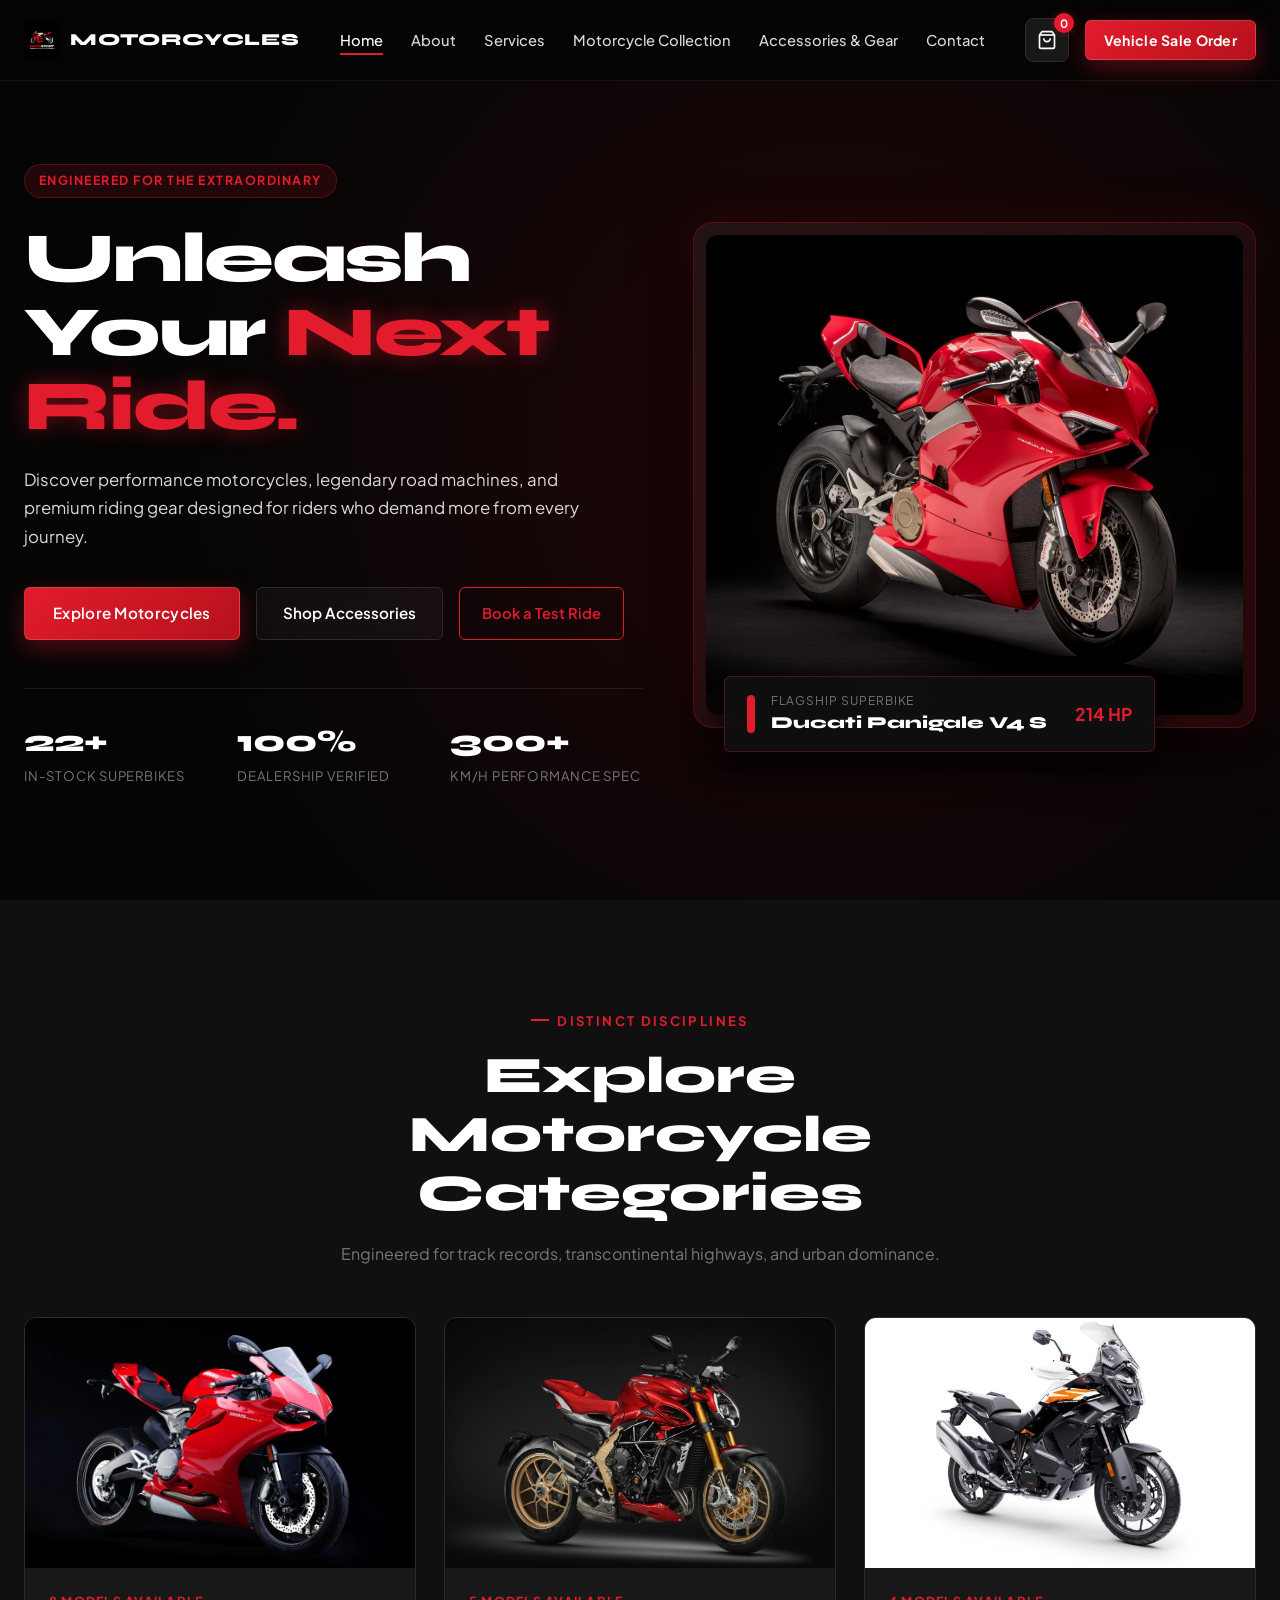
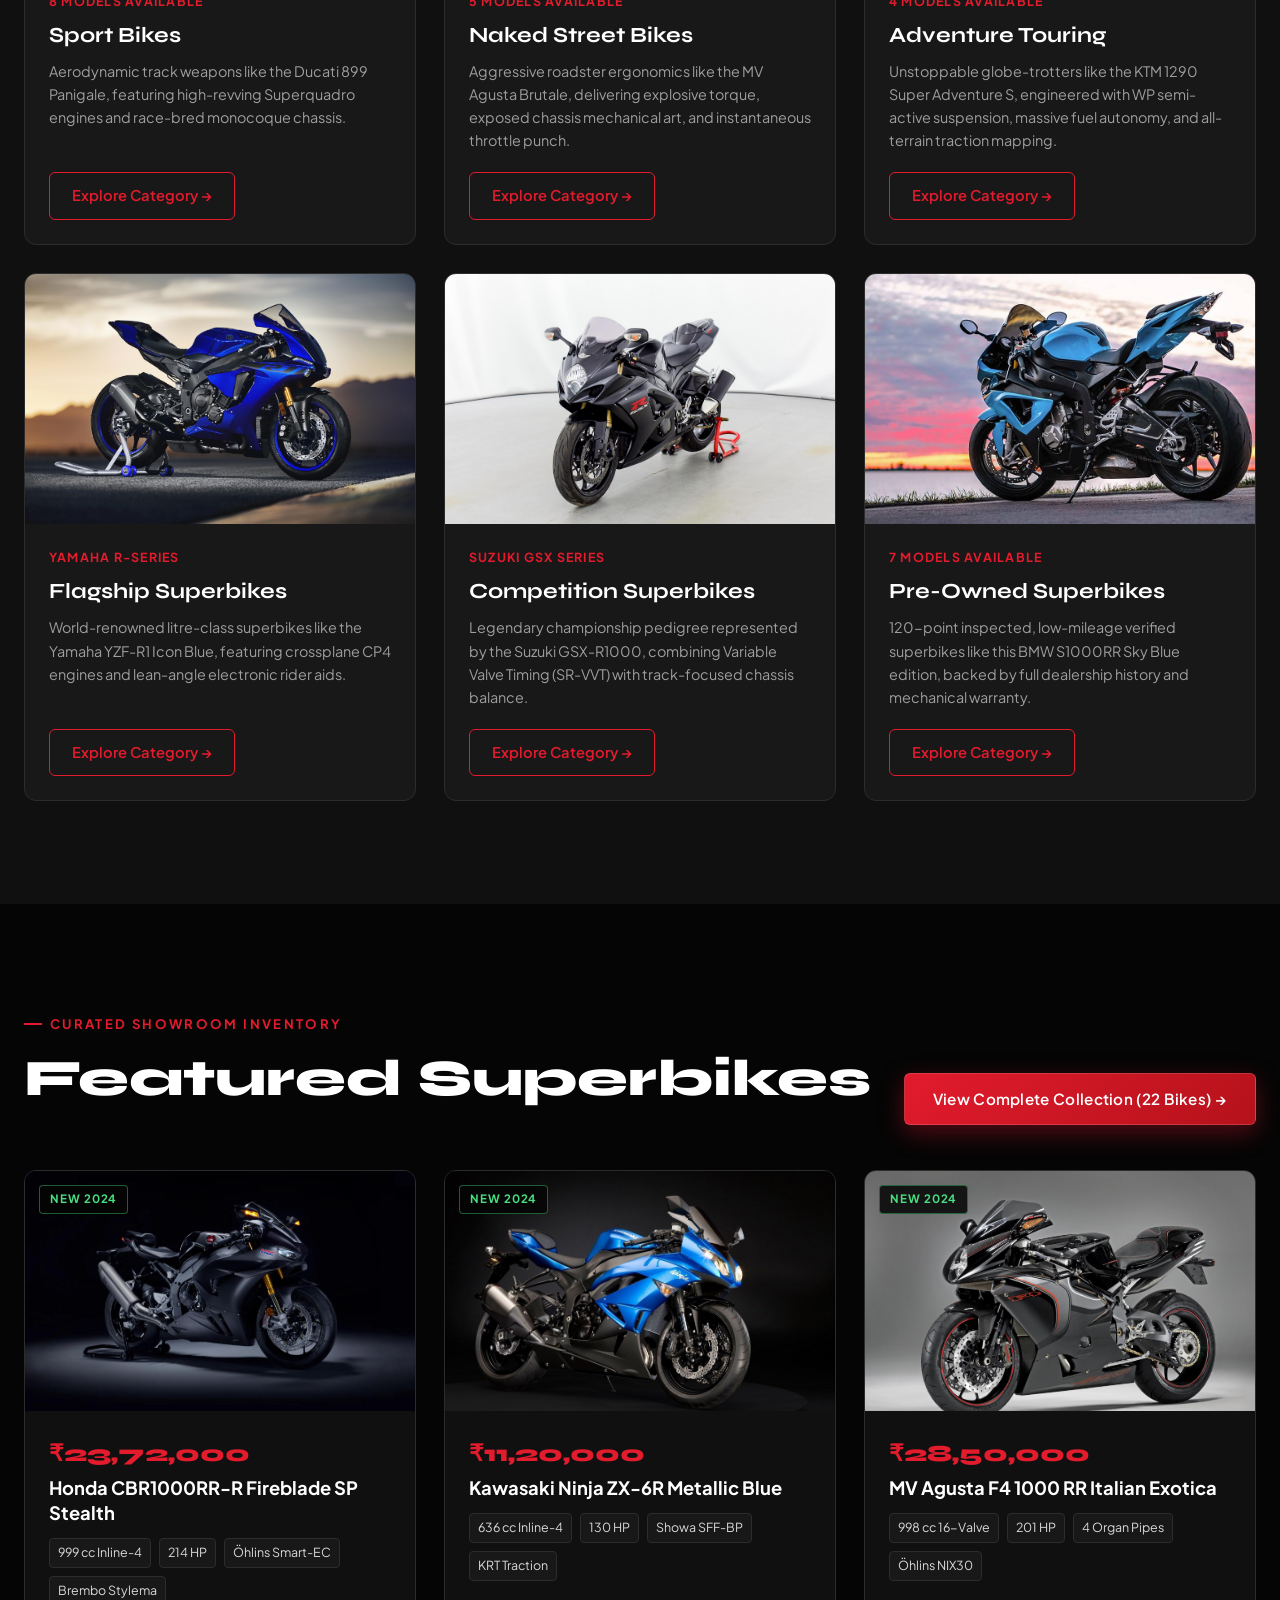
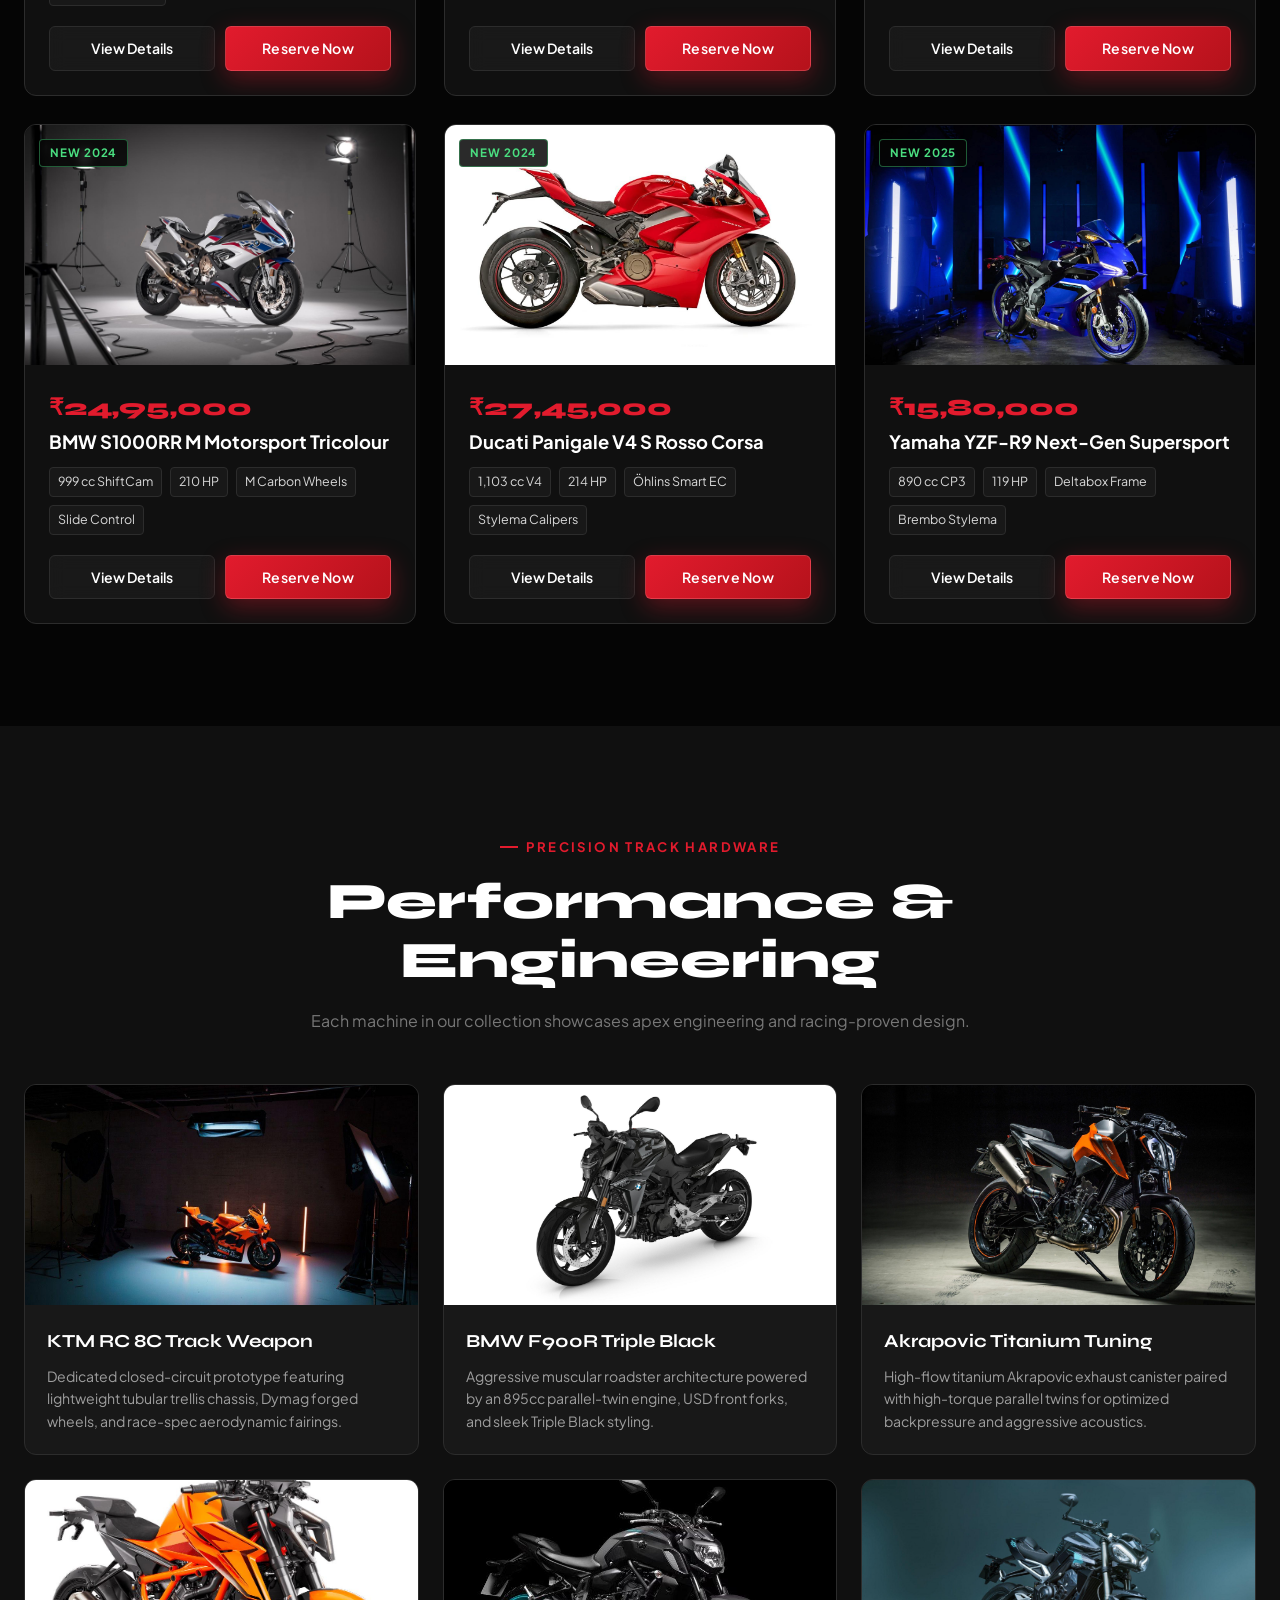
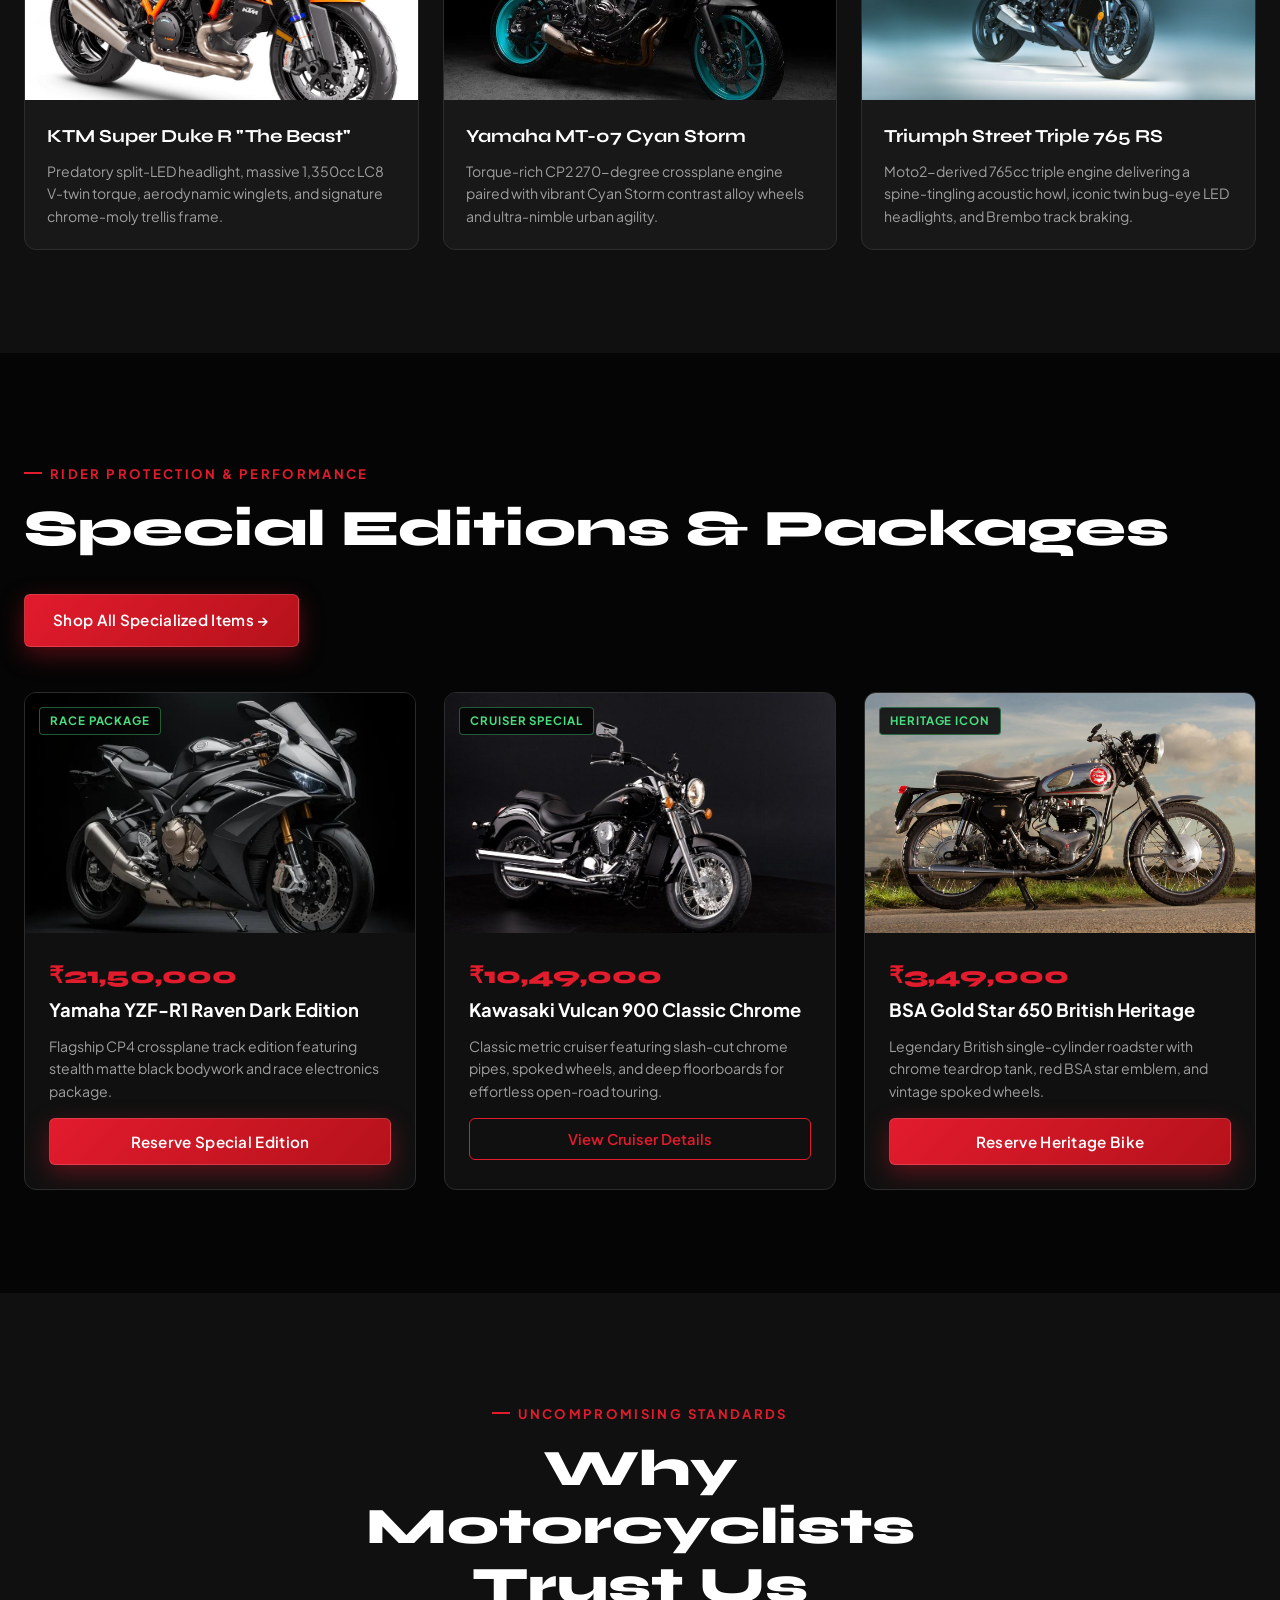
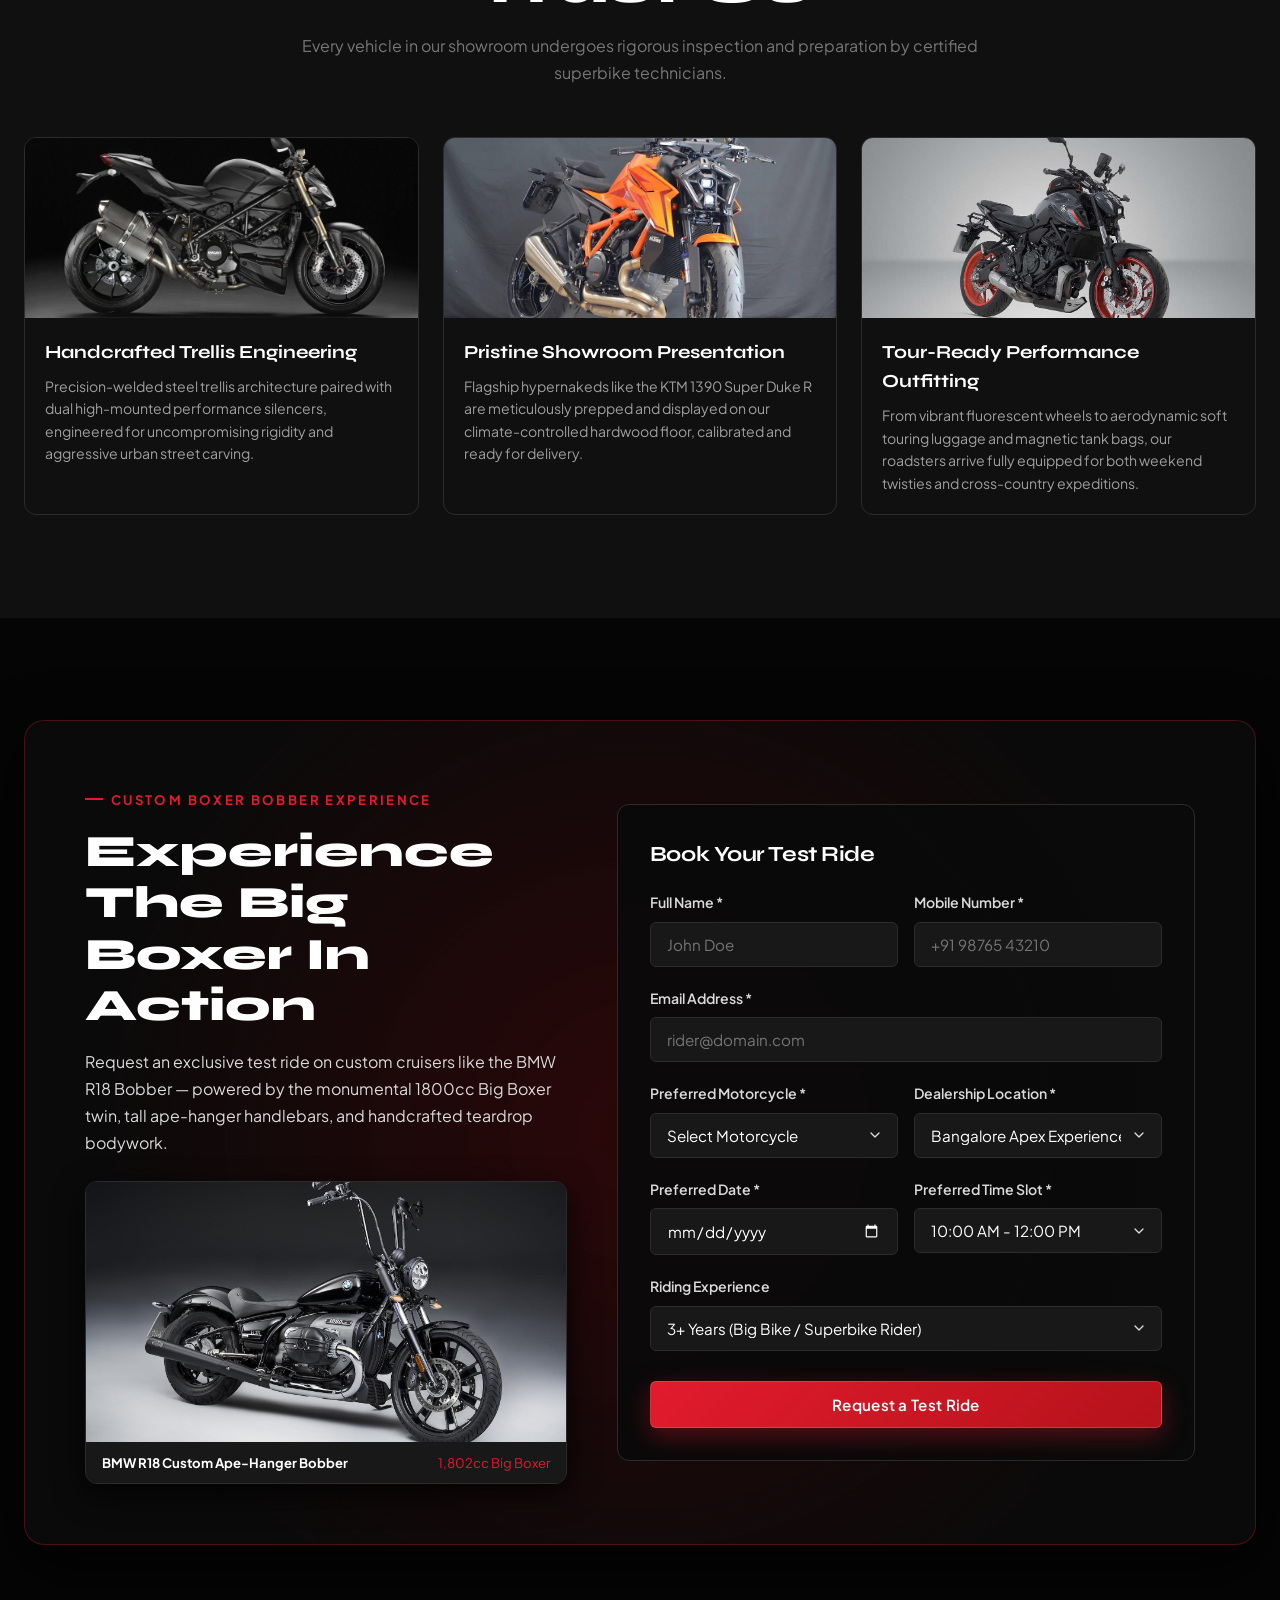
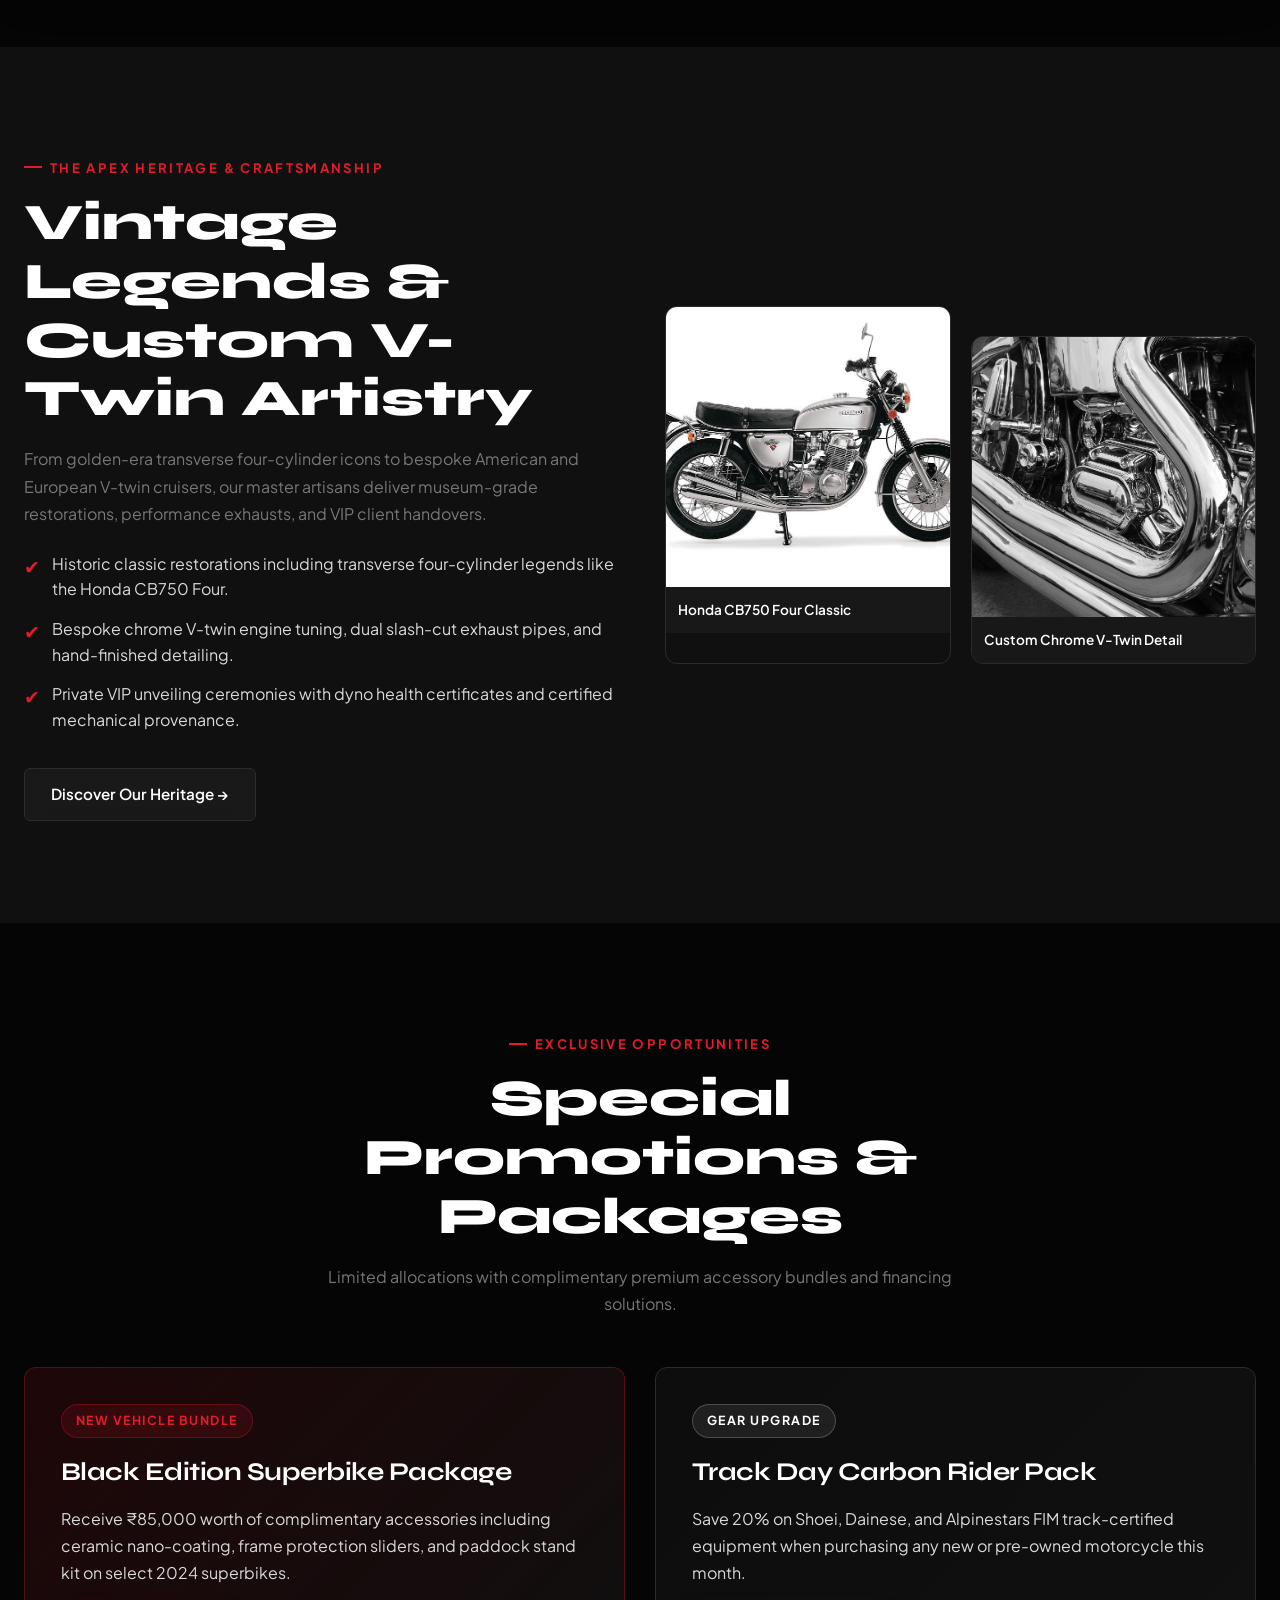
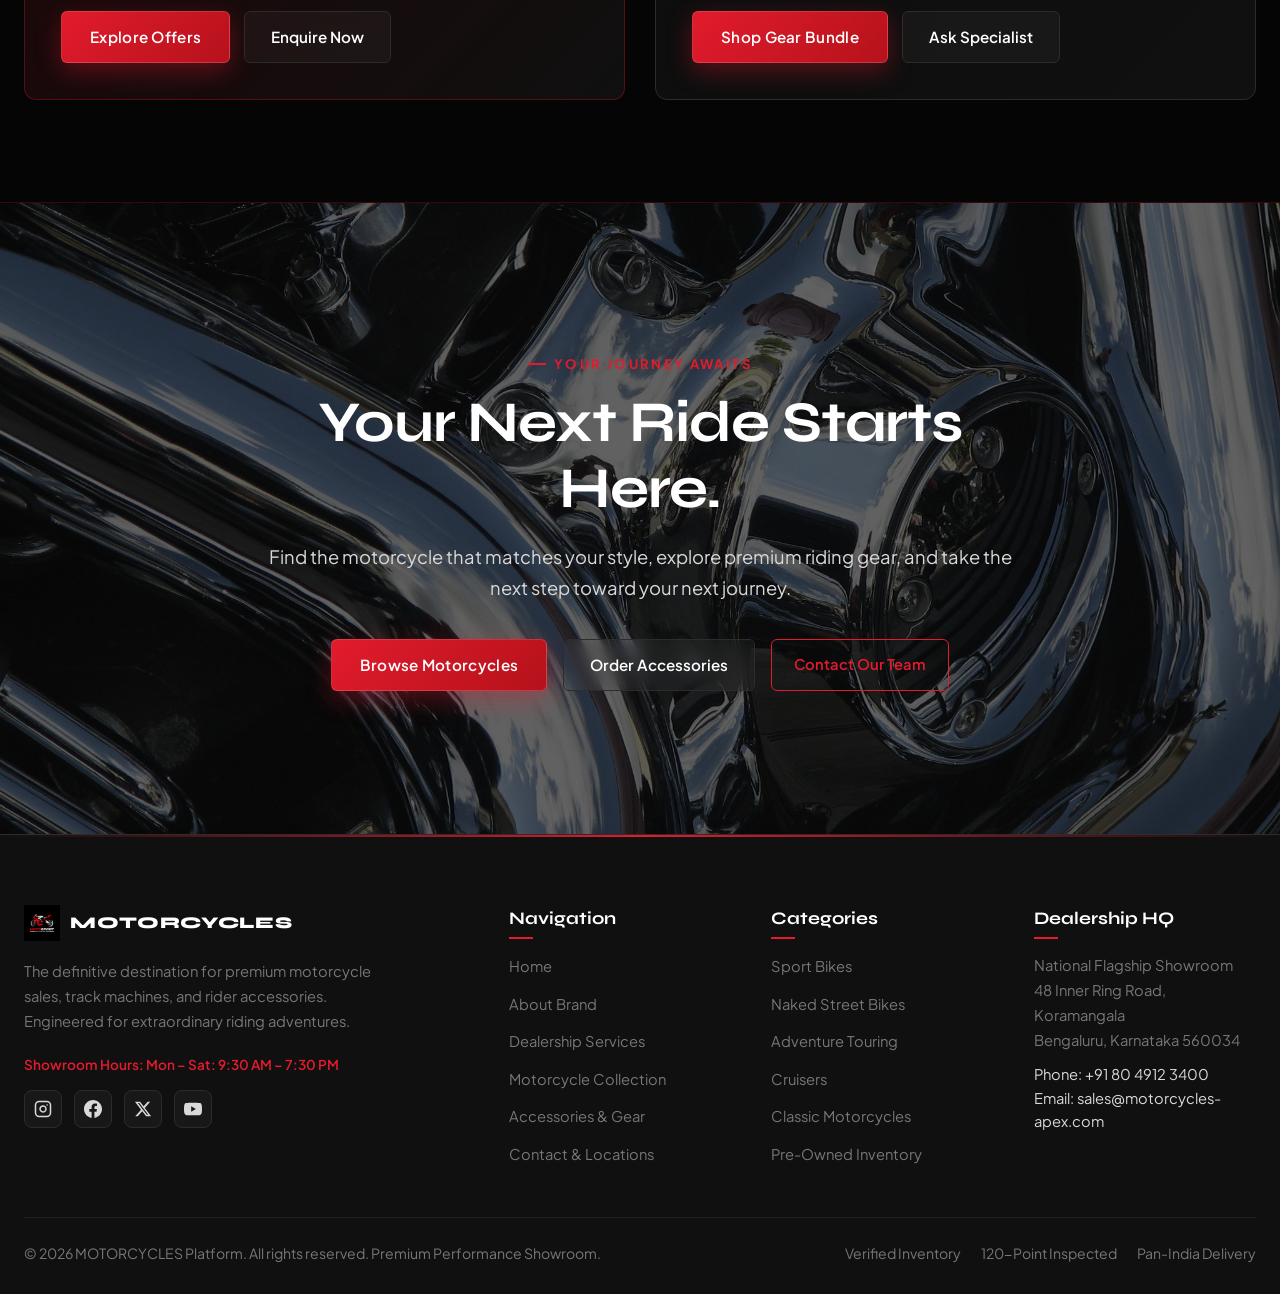
==== index.html @ 359d0c2b "first commit" ====
<!DOCTYPE html>
<html lang="en">
<head>
  <meta charset="UTF-8">
  <meta name="viewport" content="width=device-width, initial-scale=1.0">
  <title>MOTORCYCLES — Premium Performance Motorcycle Showroom</title>
  <meta name="description" content="Discover extraordinary super-sport motorcycles, naked street machines, cruisers, adventure tourers, and track-certified riding gear.">
  <link rel="preconnect" href="https://fonts.googleapis.com">
  <link rel="preconnect" href="https://fonts.gstatic.com" crossorigin>
  <link href="https://fonts.googleapis.com/css2?family=Plus+Jakarta+Sans:wght@300;400;500;600;700&family=Space+Grotesk:wght@500;700&family=Syne:wght@600;700;800;900&display=swap" rel="stylesheet">
  <link rel="stylesheet" href="css/style.css">
  <style>
    /* Hero Section Specifics */
    .hero-section {
      min-height: 100vh;
      display: flex;
      align-items: center;
      position: relative;
      padding-top: 130px;
      padding-bottom: 80px;
      overflow: hidden;
      background: radial-gradient(circle at 65% 50%, rgba(181, 18, 27, 0.16) 0%, rgba(5, 5, 5, 1) 70%);
    }
    .hero-grid {
      display: grid;
      grid-template-columns: 1.1fr 1fr;
      align-items: center;
      gap: 50px;
      position: relative;
      z-index: 2;
    }
    .hero-badge-strip {
      display: flex;
      align-items: center;
      gap: 12px;
      margin-bottom: 24px;
    }
    .hero-badge-pill {
      background: rgba(226, 27, 45, 0.12);
      border: 1px solid rgba(226, 27, 45, 0.3);
      color: var(--accent-red);
      font-size: 0.78rem;
      font-weight: 700;
      padding: 6px 14px;
      border-radius: 20px;
      letter-spacing: 0.12em;
      text-transform: uppercase;
    }
    .hero-headline {
      font-size: clamp(2.8rem, 5.5vw, 4.6rem);
      font-weight: 900;
      line-height: 1.05;
      letter-spacing: -0.03em;
      margin-bottom: 22px;
    }
    .hero-headline span.red-glow-text {
      color: var(--accent-red);
      text-shadow: 0 0 25px rgba(226, 27, 45, 0.45);
    }
    .hero-lead {
      color: var(--light-grey);
      font-size: clamp(1.05rem, 1.3vw, 1.25rem);
      line-height: 1.7;
      margin-bottom: 36px;
      max-width: 580px;
    }
    .hero-cta-group {
      display: flex;
      flex-wrap: wrap;
      gap: 16px;
      margin-bottom: 48px;
    }
    .hero-stats-row {
      display: grid;
      grid-template-columns: repeat(3, 1fr);
      gap: 20px;
      padding-top: 28px;
      border-top: 1px solid rgba(255, 255, 255, 0.08);
    }
    .stat-number {
      font-family: var(--font-heading);
      font-size: 1.9rem;
      font-weight: 800;
      color: var(--white);
    }
    .stat-label {
      font-size: 0.82rem;
      color: var(--metallic-grey);
      text-transform: uppercase;
      letter-spacing: 0.06em;
    }
    .hero-visual-stage {
      position: relative;
      perspective: 1200px;
    }
    .hero-visual-frame {
      position: relative;
      border-radius: var(--radius-lg);
      padding: 12px;
      background: linear-gradient(135deg, rgba(255, 255, 255, 0.05), rgba(181, 18, 27, 0.15));
      border: 1px solid rgba(226, 27, 45, 0.25);
      box-shadow: 0 20px 60px rgba(0, 0, 0, 0.9), 0 0 45px rgba(181, 18, 27, 0.2);
      transition: transform 0.3s ease-out;
    }
    .hero-main-img {
      width: 100%;
      height: 480px;
      object-fit: cover;
      border-radius: var(--radius-md);
      display: block;
      filter: contrast(1.05) brightness(0.98);
    }
    .hero-floating-spec {
      position: absolute;
      bottom: -25px;
      left: 30px;
      background: rgba(16, 16, 16, 0.92);
      backdrop-filter: blur(12px);
      border: 1px solid rgba(226, 27, 45, 0.3);
      padding: 14px 22px;
      border-radius: var(--radius-sm);
      display: flex;
      align-items: center;
      gap: 16px;
      box-shadow: 0 15px 35px rgba(0, 0, 0, 0.8);
    }

    /* Category Cards */
    .categories-grid {
      display: grid;
      grid-template-columns: repeat(3, 1fr);
      gap: 28px;
    }
    .category-card {
      background: var(--dark-surface);
      border: 1px solid var(--surface-border);
      border-radius: var(--radius-md);
      overflow: hidden;
      display: flex;
      flex-direction: column;
      transition: all var(--transition-smooth);
      position: relative;
    }
    .category-card:hover {
      border-color: var(--accent-red);
      box-shadow: 0 15px 40px rgba(0, 0, 0, 0.8), 0 0 25px rgba(181, 18, 27, 0.2);
    }
    .category-card-img {
      width: 100%;
      height: 250px;
      object-fit: cover;
      transition: transform 0.6s cubic-bezier(0.16, 1, 0.3, 1);
    }
    .category-card:hover .category-card-img {
      transform: scale(1.06);
    }
    .category-card-body {
      padding: 24px;
      display: flex;
      flex-direction: column;
      flex: 1;
    }
    .category-card-count {
      font-size: 0.78rem;
      font-weight: 700;
      color: var(--accent-red);
      letter-spacing: 0.1em;
      text-transform: uppercase;
      margin-bottom: 6px;
    }
    .category-card-title {
      font-family: var(--font-heading);
      font-size: 1.35rem;
      font-weight: 700;
      margin-bottom: 8px;
    }
    .category-card-desc {
      color: var(--text-dim);
      font-size: 0.9rem;
      line-height: 1.6;
      margin-bottom: 20px;
      flex: 1;
    }

    /* Featured Bikes Grid */
    .bikes-grid {
      display: grid;
      grid-template-columns: repeat(3, 1fr);
      gap: 28px;
    }
    .bike-card {
      background: var(--charcoal-black);
      border: 1px solid var(--surface-border);
      border-radius: var(--radius-md);
      overflow: hidden;
      display: flex;
      flex-direction: column;
      transition: all var(--transition-smooth);
    }
    .bike-card:hover {
      border-color: var(--accent-red);
      transform: translateY(-5px);
      box-shadow: var(--shadow-card), 0 0 20px var(--red-glow);
    }
    .bike-img-wrap {
      position: relative;
      height: 240px;
      overflow: hidden;
      background: var(--dark-surface);
    }
    .bike-card-img {
      width: 100%;
      height: 100%;
      object-fit: cover;
      transition: transform 0.5s ease;
    }
    .bike-card:hover .bike-card-img {
      transform: scale(1.05);
    }
    .bike-condition-tag {
      position: absolute;
      top: 14px;
      left: 14px;
      padding: 4px 10px;
      border-radius: 4px;
      font-size: 0.72rem;
      font-weight: 700;
      text-transform: uppercase;
      letter-spacing: 0.08em;
      background: rgba(5, 5, 5, 0.85);
      backdrop-filter: blur(4px);
      border: 1px solid var(--surface-border);
    }
    .bike-condition-tag.new {
      color: #4ade80;
      border-color: rgba(74, 222, 128, 0.4);
    }
    .bike-condition-tag.pre-owned {
      color: #38bdf8;
      border-color: rgba(56, 189, 248, 0.4);
    }
    .bike-card-body {
      padding: 24px;
      display: flex;
      flex-direction: column;
      flex: 1;
    }
    .bike-card-price {
      font-family: var(--font-heading);
      font-size: 1.45rem;
      font-weight: 800;
      color: var(--accent-red);
      margin-bottom: 4px;
    }
    .bike-card-name {
      font-size: 1.15rem;
      font-weight: 700;
      margin-bottom: 12px;
      line-height: 1.35;
    }
    .bike-specs-pills {
      display: flex;
      flex-wrap: wrap;
      gap: 8px;
      margin-bottom: 20px;
    }
    .bike-spec-pill {
      font-size: 0.78rem;
      background: var(--dark-surface);
      border: 1px solid var(--surface-border);
      padding: 4px 8px;
      border-radius: 4px;
      color: var(--light-grey);
    }
    .bike-card-actions {
      display: flex;
      gap: 10px;
      margin-top: auto;
    }

    /* Engineering Feature Row */
    .engineering-grid {
      display: grid;
      grid-template-columns: repeat(3, 1fr);
      gap: 24px;
    }
    .engineering-item {
      background: var(--dark-surface);
      border: 1px solid var(--surface-border);
      border-radius: var(--radius-md);
      overflow: hidden;
      transition: all var(--transition-smooth);
    }
    .engineering-item:hover {
      border-color: var(--accent-red);
    }
    .engineering-img {
      width: 100%;
      height: 220px;
      object-fit: cover;
    }
    .engineering-body {
      padding: 22px;
    }

    /* Benefits Grid */
    .benefits-grid {
      display: grid;
      grid-template-columns: repeat(3, 1fr);
      gap: 24px;
    }
    .benefit-card {
      background: var(--charcoal-black);
      border: 1px solid var(--surface-border);
      border-radius: var(--radius-md);
      overflow: hidden;
      transition: all var(--transition-smooth);
    }
    .benefit-card:hover {
      border-color: var(--accent-red);
      box-shadow: 0 10px 30px rgba(0,0,0,0.8), 0 0 20px var(--red-glow);
    }
    .benefit-card-img {
      width: 100%;
      height: 180px;
      object-fit: cover;
    }
    .benefit-card-body {
      padding: 20px;
    }

    /* Booking Section */
    .booking-section {
      background: radial-gradient(circle at 50% 50%, rgba(181, 18, 27, 0.22) 0%, rgba(10, 10, 10, 1) 75%);
      border: 1px solid rgba(226, 27, 45, 0.3);
      border-radius: var(--radius-lg);
      padding: clamp(30px, 6vw, 60px);
      box-shadow: 0 20px 60px rgba(0, 0, 0, 0.95);
    }
    .booking-grid {
      display: grid;
      grid-template-columns: 1fr 1.2fr;
      gap: 50px;
      align-items: center;
    }

    @media (max-width: 1024px) {
      .hero-grid { grid-template-columns: 1fr; }
      .categories-grid { grid-template-columns: repeat(2, 1fr); }
      .bikes-grid { grid-template-columns: repeat(2, 1fr); }
      .engineering-grid { grid-template-columns: repeat(2, 1fr); }
      .benefits-grid { grid-template-columns: repeat(2, 1fr); }
      .booking-grid { grid-template-columns: 1fr; }
      .two-col-grid { grid-template-columns: 1fr; }
    }
    /* Tablet View Alone (768px to 1024px): 2*2 card sections */
    @media (min-width: 768px) and (max-width: 1024px) {
      .hero-grid { grid-template-columns: 1fr !important; }
      .categories-grid { grid-template-columns: repeat(2, 1fr) !important; }
      .bikes-grid { grid-template-columns: repeat(2, 1fr) !important; }
      .engineering-grid { grid-template-columns: repeat(2, 1fr) !important; }
      .benefits-grid { grid-template-columns: repeat(2, 1fr) !important; }
      .hero-stats-row { grid-template-columns: 1fr !important; }
      .two-col-grid { grid-template-columns: 1fr !important; gap: 32px !important; }
      .heritage-img-grid { grid-template-columns: 1fr !important; gap: 20px !important; }
      .promo-grid { grid-template-columns: repeat(2, 1fr) !important; gap: 20px !important; }
      .promo-grid > div { padding: 24px 20px !important; }
    }

    /* Tab View in 768px and 1024px: In 3-card sections, keep 3rd card in center alignment */
    @media (min-width: 768px) and (max-width: 1024px) {
      .bikes-grid > :nth-child(3):last-child {
        grid-column: 1 / -1 !important;
        justify-self: center !important;
        width: 100% !important;
        max-width: calc((100% - 28px) / 2) !important;
      }
      .benefits-grid > :nth-child(3):last-child,
      .engineering-grid > :nth-child(3):last-child {
        grid-column: 1 / -1 !important;
        justify-self: center !important;
        width: 100% !important;
        max-width: calc((100% - 24px) / 2) !important;
      }
      .promo-grid > :nth-child(3):last-child,
      .categories-grid > :nth-child(3):last-child {
        grid-column: 1 / -1 !important;
        justify-self: center !important;
        width: 100% !important;
        max-width: calc((100% - 20px) / 2) !important;
      }
    }

    @media (max-width: 768px) {
      /* Footer Center Alignment for Mobile and 768px Tablet View */
      .site-footer {
        text-align: center !important;
      }
      .footer-grid {
        grid-template-columns: 1fr !important;
        gap: 36px !important;
        text-align: center !important;
        justify-items: center !important;
      }
      .footer-col {
        display: flex !important;
        flex-direction: column !important;
        align-items: center !important;
        text-align: center !important;
        width: 100% !important;
      }
      .site-footer .brand-logo {
        justify-content: center !important;
        margin-left: auto !important;
        margin-right: auto !important;
      }
      .footer-col p {
        text-align: center !important;
        margin-left: auto !important;
        margin-right: auto !important;
      }
      .footer-showroom-hours {
        text-align: center !important;
        margin-left: auto !important;
        margin-right: auto !important;
      }
      .footer-social-links {
        display: flex !important;
        justify-content: center !important;
        align-items: center !important;
        margin-left: auto !important;
        margin-right: auto !important;
      }
      .footer-col h4 {
        text-align: center !important;
        width: 100% !important;
      }
      .footer-col h4::after {
        left: 50% !important;
        transform: translateX(-50%) !important;
      }
      .footer-col ul {
        display: flex !important;
        flex-direction: column !important;
        align-items: center !important;
        text-align: center !important;
        padding: 0 !important;
        margin: 0 !important;
        width: 100% !important;
      }
      .footer-col ul li {
        text-align: center !important;
        width: 100% !important;
      }
      .footer-col ul li a {
        text-align: center !important;
        display: inline-block !important;
      }
      .footer-col ul li a:hover {
        padding-left: 0 !important;
        transform: translateY(-2px) !important;
      }
      .footer-bottom {
        flex-direction: column !important;
        align-items: center !important;
        justify-content: center !important;
        gap: 14px !important;
        text-align: center !important;
      }
      .footer-bottom > div {
        display: flex !important;
        justify-content: center !important;
        align-items: center !important;
        text-align: center !important;
        flex-wrap: wrap !important;
        gap: 16px !important;
      }

      /* Mobile View Alone: Unified button box size, one-by-one vertical stacking, and center alignment */
      .hero-cta-group,
      .final-cta-group,
      .promo-card-actions,
      .bike-card-actions {
        display: flex !important;
        flex-direction: column !important;
        align-items: center !important;
        justify-content: center !important;
        width: 100% !important;
        max-width: 100% !important;
        margin-left: auto !important;
        margin-right: auto !important;
        gap: 14px !important;
      }

      /* Tab view in 768px: Center align hero heading, badge, and paragraph text */
      .hero-grid > div:first-child {
        text-align: center !important;
      }
      .hero-badge-strip {
        justify-content: center !important;
      }
      .hero-headline {
        text-align: center !important;
      }
      .hero-lead {
        text-align: center !important;
        margin-left: auto !important;
        margin-right: auto !important;
      }

      .hero-cta-group {
        margin-bottom: 38px !important;
      }

      .promo-card-actions {
        margin-top: 24px !important;
        gap: 12px !important;
      }

      .bike-card-actions {
        margin-top: 16px !important;
        gap: 10px !important;
      }

      .heritage-cta-wrap {
        display: flex !important;
        justify-content: center !important;
        align-items: center !important;
        width: 100% !important;
        margin-top: 28px !important;
      }

      .section-header-flex {
        display: flex !important;
        flex-direction: column !important;
        align-items: center !important;
        text-align: center !important;
        gap: 20px !important;
        margin-bottom: 36px !important;
      }

      .section-header-flex > div {
        text-align: center !important;
      }

      .section-header-flex .eyebrow {
        justify-content: center !important;
      }

      /* Exact Same Box Size, Centering, and Symmetrical Touch-Friendly Padding for all Section Buttons */
      .hero-cta-group .btn-red,
      .hero-cta-group .btn-secondary,
      .hero-cta-group .btn-outline-red,
      .final-cta-group .btn-red,
      .final-cta-group .btn-secondary,
      .final-cta-group .btn-outline-red,
      .promo-card-actions .btn-red,
      .promo-card-actions .btn-secondary,
      .promo-card-actions .btn-outline-red,
      .bike-card-actions .btn-red,
      .bike-card-actions .btn-secondary,
      .bike-card-actions .btn-outline-red,
      .heritage-cta-wrap .btn-secondary,
      .heritage-cta-wrap .btn-red,
      .section-header-flex > .btn-red,
      .section-header-flex > .btn-secondary,
      .category-card-body .btn-outline-red,
      .bikes-grid .bike-card-body > .btn-red,
      .bikes-grid .bike-card-body > .btn-outline-red,
      .booking-section form .btn-red {
        width: 100% !important;
        max-width: 320px !important;
        min-height: 50px !important;
        height: 50px !important;
        box-sizing: border-box !important;
        display: inline-flex !important;
        align-items: center !important;
        justify-content: center !important;
        text-align: center !important;
        padding: 0 20px !important;
        font-size: 0.95rem !important;
        font-weight: 600 !important;
        letter-spacing: 0.02em !important;
        line-height: 1.2 !important;
        margin-left: auto !important;
        margin-right: auto !important;
        flex: none !important;
      }

      .section-header-flex > .btn-red {
        font-size: 0.88rem !important;
        padding: 0 14px !important;
      }
    }
    @media (max-width: 767px) {
      .categories-grid { grid-template-columns: 1fr !important; }
      .bikes-grid { grid-template-columns: 1fr !important; }
      .engineering-grid { grid-template-columns: 1fr !important; }
      .benefits-grid { grid-template-columns: 1fr !important; }
      .hero-stats-row { grid-template-columns: 1fr !important; }
      .promo-grid { grid-template-columns: 1fr !important; }
      .two-col-grid { grid-template-columns: 1fr !important; }
      .heritage-img-grid { grid-template-columns: 1fr !important; }
      .bikes-grid > :nth-child(3):last-child,
      .benefits-grid > :nth-child(3):last-child,
      .engineering-grid > :nth-child(3):last-child,
      .promo-grid > :nth-child(3):last-child,
      .categories-grid > :nth-child(3):last-child {
        grid-column: auto !important;
        justify-self: stretch !important;
        width: 100% !important;
        max-width: 100% !important;
      }
    }
  </style>
</head>
<body>

  <!-- SITE HEADER -->
  <header class="site-header">
    <div class="site-container header-inner">
      <a href="index.html" class="brand-logo">
        <span class="brand-badge"><img src="images/website-logo.png" alt="Motorcycles Logo" class="brand-logo-img"></span>
        <span>MOTORCYCLES</span>
      </a>

      <nav>
        <ul class="nav-links">
          <li><a href="index.html" class="nav-link active">Home</a></li>
          <li><a href="about.html" class="nav-link">About</a></li>
          <li><a href="services.html" class="nav-link">Services</a></li>
          <li><a href="collection.html" class="nav-link">Motorcycle Collection</a></li>
          <li><a href="accessories.html" class="nav-link">Accessories & Gear</a></li>
          <li><a href="contact.html" class="nav-link">Contact</a></li>
        </ul>
      </nav>

      <div class="header-actions">
        <button id="cartToggle" class="cart-btn" aria-label="View Shopping Cart">
          <svg width="20" height="20" viewBox="0 0 24 24" fill="none" stroke="currentColor" stroke-width="2"><path d="M6 2L3 6v14a2 2 0 0 0 2 2h14a2 2 0 0 0 2-2V6l-3-4z"></path><line x1="3" y1="6" x2="21" y2="6"></line><path d="M16 10a4 4 0 0 1-8 0"></path></svg>
          <span id="cartBadge" class="cart-badge">0</span>
        </button>
        <button onclick="openVehicleSaleOrderModal()" class="btn-red nav-sale-order-btn" aria-label="Open Vehicle Sale Order">Vehicle Sale Order</button>
        <button id="mobileMenuToggle" class="mobile-toggle" aria-label="Open Mobile Menu">
          <svg width="26" height="26" viewBox="0 0 24 24" fill="none" stroke="currentColor" stroke-width="2"><line x1="3" y1="12" x2="21" y2="12"></line><line x1="3" y1="6" x2="21" y2="6"></line><line x1="3" y1="18" x2="21" y2="18"></line></svg>
        </button>
      </div>
    </div>
  </header>

  <!-- MOBILE DRAWER -->
  <div id="drawerOverlay" class="drawer-overlay"></div>
  <aside id="mobileDrawer" class="mobile-drawer">
    <div style="display: flex; align-items: center; justify-content: space-between; margin-bottom: 30px;">
      <div class="brand-logo" style="font-size: 1.05rem;">
        <span class="brand-badge"><img src="images/website-logo.png" alt="Motorcycles Logo" class="brand-logo-img"></span>
        <span>MOTORCYCLES</span>
      </div>
      <button id="closeMobileDrawer" style="background: none; border: none; color: #fff; cursor: pointer;">
        <svg width="24" height="24" viewBox="0 0 24 24" fill="none" stroke="currentColor" stroke-width="2"><line x1="18" y1="6" x2="6" y2="18"></line><line x1="6" y1="6" x2="18" y2="18"></line></svg>
      </button>
    </div>
    <ul style="list-style: none; display: flex; flex-direction: column; gap: 18px; margin-bottom: 30px;">
      <li><a href="index.html" class="nav-link active" style="font-size: 1.1rem;">Home</a></li>
      <li><a href="about.html" class="nav-link" style="font-size: 1.1rem;">About</a></li>
      <li><a href="services.html" class="nav-link" style="font-size: 1.1rem;">Services</a></li>
      <li><a href="collection.html" class="nav-link" style="font-size: 1.1rem;">Motorcycle Collection</a></li>
      <li><a href="accessories.html" class="nav-link" style="font-size: 1.1rem;">Accessories & Gear</a></li>
      <li><a href="contact.html" class="nav-link" style="font-size: 1.1rem;">Contact</a></li>
      <li>
        <button class="mobile-drawer-cart-btn" onclick="openCart(); document.getElementById('mobileDrawer')?.classList.remove('open'); document.getElementById('drawerOverlay')?.classList.remove('active'); document.body.style.overflow='';" aria-label="Open Shopping Bag">
          <span class="mobile-cart-icon-wrap">
            <svg width="20" height="20" viewBox="0 0 24 24" fill="none" stroke="currentColor" stroke-width="2"><path d="M6 2L3 6v14a2 2 0 0 0 2 2h14a2 2 0 0 0 2-2V6l-3-4z"></path><line x1="3" y1="6" x2="21" y2="6"></line><path d="M16 10a4 4 0 0 1-8 0"></path></svg>
            <span id="cartBadgeMobile" class="cart-badge-mobile">0</span>
          </span>
          <span>Shopping Cart</span>
        </button>
      </li>
    </ul>
    <button onclick="openVehicleSaleOrderModal(); document.getElementById('mobileDrawer')?.classList.remove('open'); document.getElementById('drawerOverlay')?.classList.remove('active'); document.body.style.overflow='';" class="btn-red" style="width: 100%; border: none; cursor: pointer; font-weight: 700;">Vehicle Sale Order</button>
  </aside>

  <!-- CART DRAWER -->
  <div id="cartDrawer" class="cart-drawer">
    <div class="cart-drawer-header">
      <div style="display: flex; align-items: center; gap: 10px;">
        <svg width="22" height="22" viewBox="0 0 24 24" fill="none" stroke="var(--accent-red)" stroke-width="2"><path d="M6 2L3 6v14a2 2 0 0 0 2 2h14a2 2 0 0 0 2-2V6l-3-4z"></path><line x1="3" y1="6" x2="21" y2="6"></line><path d="M16 10a4 4 0 0 1-8 0"></path></svg>
        <h3 class="font-heading" style="font-size: 1.25rem;">Shopping Bag</h3>
      </div>
      <button id="closeCartDrawer" style="background: none; border: none; color: #fff; cursor: pointer;">
        <svg width="22" height="22" viewBox="0 0 24 24" fill="none" stroke="currentColor" stroke-width="2"><line x1="18" y1="6" x2="6" y2="18"></line><line x1="6" y1="6" x2="18" y2="18"></line></svg>
      </button>
    </div>
    <div id="cartItemsList" class="cart-drawer-body">
      <!-- Items dynamically injected -->
    </div>
    <div id="cartEmptyState" style="padding: 40px 20px; text-align: center; color: var(--metallic-grey);">
      <svg width="48" height="48" viewBox="0 0 24 24" fill="none" stroke="currentColor" stroke-width="1.5" style="margin: 0 auto 16px;"><path d="M6 2L3 6v14a2 2 0 0 0 2 2h14a2 2 0 0 0 2-2V6l-3-4z"></path><line x1="3" y1="6" x2="21" y2="6"></line><path d="M16 10a4 4 0 0 1-8 0"></path></svg>
      <p>Your shopping bag is currently empty.</p>
    </div>
    <div class="cart-drawer-footer">
      <div style="display: flex; justify-content: space-between; margin-bottom: 12px; font-size: 0.95rem; color: var(--light-grey);">
        <span>Subtotal:</span>
        <span id="cartSubtotalAmount" style="font-weight: 700; color: #fff;">₹0</span>
      </div>
      <div style="display: flex; justify-content: space-between; margin-bottom: 20px; font-size: 1.15rem; font-weight: 800; color: var(--accent-red);">
        <span>Total:</span>
        <span id="cartTotalAmount">₹0</span>
      </div>
      <a href="accessories.html" class="btn-red" style="width: 100%;">Proceed to Order Form</a>
    </div>
  </div>

  <main>
    <!-- SECTION 1: CINEMATIC 3D HERO -->
    <section class="hero-section">
      <div class="site-container">
        <div class="hero-grid">
          <div>
            <div class="hero-badge-strip">
              <span class="hero-badge-pill">ENGINEERED FOR THE EXTRAORDINARY</span>
            </div>
            <h1 class="hero-headline font-heading">
              Unleash Your <span class="red-glow-text">Next Ride.</span>
            </h1>
            <p class="hero-lead">
              Discover performance motorcycles, legendary road machines, and premium riding gear designed for riders who demand more from every journey.
            </p>
            <div class="hero-cta-group">
              <a href="collection.html" class="btn-red">Explore Motorcycles</a>
              <a href="accessories.html" class="btn-secondary">Shop Accessories</a>
              <a href="#testRideSection" class="btn-outline-red">Book a Test Ride</a>
            </div>
            <div class="hero-stats-row">
              <div>
                <div class="stat-number">22+</div>
                <div class="stat-label">In-Stock Superbikes</div>
              </div>
              <div>
                <div class="stat-number">100%</div>
                <div class="stat-label">Dealership Verified</div>
              </div>
              <div>
                <div class="stat-number">300+</div>
                <div class="stat-label">Km/h Performance Spec</div>
              </div>
            </div>
          </div>

          <div class="hero-visual-stage">
            <div class="hero-visual-frame" data-tilt>
              <!-- IMAGE 2: Ducati Panigale V4 S Rosso Corsa -->
              <img src="images/image-2.png" alt="Ducati Panigale V4 S Rosso Corsa" class="hero-main-img">
              <div class="hero-floating-spec">
                <div style="background: var(--accent-red); width: 8px; height: 38px; border-radius: 4px;"></div>
                <div>
                  <div style="font-size: 0.75rem; text-transform: uppercase; color: var(--metallic-grey); letter-spacing: 0.08em;">Flagship Superbike</div>
                  <div style="font-weight: 800; font-family: var(--font-heading); color: #fff; font-size: 1.05rem;">Ducati Panigale V4 S</div>
                </div>
                <div style="margin-left: 12px; font-weight: 700; color: var(--accent-red); font-size: 1.1rem;">214 HP</div>
              </div>
            </div>
          </div>
        </div>
      </div>
    </section>

    <!-- SECTION 2: MOTORCYCLE CATEGORIES -->
    <section class="section-spacer" style="background: var(--charcoal-black);">
      <div class="site-container">
        <div style="text-align: center; max-width: 700px; margin: 0 auto 50px;">
          <div class="eyebrow">DISTINCT DISCIPLINES</div>
          <h2 class="section-title">Explore Motorcycle Categories</h2>
          <p class="section-desc" style="margin: 0 auto;">Engineered for track records, transcontinental highways, and urban dominance.</p>
        </div>

        <div class="categories-grid">
          <!-- Card 1: Sport Bikes (Image 5: Ducati 899 Panigale) -->
          <div class="category-card" data-tilt>
            <img src="images/image-5.png" alt="Sport Bikes - Ducati 899 Panigale Supersport" class="category-card-img">
            <div class="category-card-body">
              <span class="category-card-count">8 Models Available</span>
              <h3 class="category-card-title">Sport Bikes</h3>
              <p class="category-card-desc">Aerodynamic track weapons like the Ducati 899 Panigale, featuring high-revving Superquadro engines and race-bred monocoque chassis.</p>
              <a href="collection.html?category=Sport%20Bikes" class="btn-outline-red" style="width: fit-content;">Explore Category &rarr;</a>
            </div>
          </div>

          <!-- Card 2: Naked Street Bikes (Image 3: MV Agusta Brutale 1000 RR) -->
          <div class="category-card" data-tilt>
            <img src="images/image-3.png" alt="Naked Street Bikes - MV Agusta Brutale 1000 RR" class="category-card-img">
            <div class="category-card-body">
              <span class="category-card-count">5 Models Available</span>
              <h3 class="category-card-title">Naked Street Bikes</h3>
              <p class="category-card-desc">Aggressive roadster ergonomics like the MV Agusta Brutale, delivering explosive torque, exposed chassis mechanical art, and instantaneous throttle punch.</p>
              <a href="collection.html?category=Naked%20Street%20Bikes" class="btn-outline-red" style="width: fit-content;">Explore Category &rarr;</a>
            </div>
          </div>

          <!-- Card 3: Adventure Touring (Image 4: KTM 1290 Super Adventure S) -->
          <div class="category-card" data-tilt>
            <img src="images/image-4.png" alt="Adventure Touring - KTM 1290 Super Adventure S" class="category-card-img">
            <div class="category-card-body">
              <span class="category-card-count">4 Models Available</span>
              <h3 class="category-card-title">Adventure Touring</h3>
              <p class="category-card-desc">Unstoppable globe-trotters like the KTM 1290 Super Adventure S, engineered with WP semi-active suspension, massive fuel autonomy, and all-terrain traction mapping.</p>
              <a href="collection.html?category=Adventure%20Touring" class="btn-outline-red" style="width: fit-content;">Explore Category &rarr;</a>
            </div>
          </div>

          <!-- Card 4: Flagship Superbikes (Image 10: Yamaha YZF-R1 Icon Blue at Sunset) -->
          <div class="category-card" data-tilt>
            <img src="images/image-10.png" alt="Flagship Superbikes - Yamaha YZF-R1 Icon Blue" class="category-card-img">
            <div class="category-card-body">
              <span class="category-card-count">Yamaha R-Series</span>
              <h3 class="category-card-title">Flagship Superbikes</h3>
              <p class="category-card-desc">World-renowned litre-class superbikes like the Yamaha YZF-R1 Icon Blue, featuring crossplane CP4 engines and lean-angle electronic rider aids.</p>
              <a href="collection.html?category=Sport%20Bikes" class="btn-outline-red" style="width: fit-content;">Explore Category &rarr;</a>
            </div>
          </div>

          <!-- Card 5: Competition Superbikes (Image 13: Suzuki GSX-R1000 Black Edition) -->
          <div class="category-card" data-tilt>
            <img src="images/image-13.png" alt="Competition Superbikes - Suzuki GSX-R1000 Black Edition" class="category-card-img">
            <div class="category-card-body">
              <span class="category-card-count">Suzuki GSX Series</span>
              <h3 class="category-card-title">Competition Superbikes</h3>
              <p class="category-card-desc">Legendary championship pedigree represented by the Suzuki GSX-R1000, combining Variable Valve Timing (SR-VVT) with track-focused chassis balance.</p>
              <a href="collection.html?category=Sport%20Bikes" class="btn-outline-red" style="width: fit-content;">Explore Category &rarr;</a>
            </div>
          </div>

          <!-- Card 6: Pre-Owned Superbikes (Image 14: BMW S1000RR Sky Blue) -->
          <div class="category-card" data-tilt>
            <img src="images/image-14.png" alt="Certified Pre-Owned - BMW S1000RR Sky Blue" class="category-card-img">
            <div class="category-card-body">
              <span class="category-card-count">7 Models Available</span>
              <h3 class="category-card-title">Pre-Owned Superbikes</h3>
              <p class="category-card-desc">120-point inspected, low-mileage verified superbikes like this BMW S1000RR Sky Blue edition, backed by full dealership history and mechanical warranty.</p>
              <a href="collection.html?condition=Pre-Owned" class="btn-outline-red" style="width: fit-content;">Explore Category &rarr;</a>
            </div>
          </div>
        </div>
      </div>
    </section>

    <!-- SECTION 3: FEATURED MOTORCYCLES (Images 1, 6, 7, 8, 9, 11) -->
    <section class="section-spacer">
      <div class="site-container">
        <div class="section-header-flex" style="display: flex; justify-content: space-between; align-items: flex-end; margin-bottom: 45px; flex-wrap: wrap; gap: 20px;">
          <div>
            <div class="eyebrow">CURATED SHOWROOM INVENTORY</div>
            <h2 class="section-title">Featured Superbikes</h2>
          </div>
          <a href="collection.html" class="btn-red">View Complete Collection (22 Bikes) &rarr;</a>
        </div>

        <div class="bikes-grid">
          <!-- Featured 1: Honda CBR1000RR-R Fireblade SP (Image 1) -->
          <div class="bike-card" data-tilt>
            <div class="bike-img-wrap">
              <img src="images/image-1.png" alt="Honda CBR1000RR-R Fireblade SP Stealth Black" class="bike-card-img">
              <span class="bike-condition-tag new">New 2024</span>
            </div>
            <div class="bike-card-body">
              <div class="bike-card-price">₹23,72,000</div>
              <h3 class="bike-card-name">Honda CBR1000RR-R Fireblade SP Stealth</h3>
              <div class="bike-specs-pills">
                <span class="bike-spec-pill">999 cc Inline-4</span>
                <span class="bike-spec-pill">214 HP</span>
                <span class="bike-spec-pill">Öhlins Smart-EC</span>
                <span class="bike-spec-pill">Brembo Stylema</span>
              </div>
              <div class="bike-card-actions">
                <a href="collection.html" class="btn-secondary" style="flex: 1; padding: 10px; font-size: 0.88rem;">View Details</a>
                <button onclick="openMotorcycleOrderModal(1)" class="btn-red" style="flex: 1; padding: 10px; font-size: 0.88rem;">Reserve Now</button>
              </div>
            </div>
          </div>

          <!-- Featured 2: Kawasaki Ninja ZX-6R Metallic Blue (Image 6) -->
          <div class="bike-card" data-tilt>
            <div class="bike-img-wrap">
              <img src="images/image-6.png" alt="Kawasaki Ninja ZX-6R Metallic Blue Supersport" class="bike-card-img">
              <span class="bike-condition-tag new">New 2024</span>
            </div>
            <div class="bike-card-body">
              <div class="bike-card-price">₹11,20,000</div>
              <h3 class="bike-card-name">Kawasaki Ninja ZX-6R Metallic Blue</h3>
              <div class="bike-specs-pills">
                <span class="bike-spec-pill">636 cc Inline-4</span>
                <span class="bike-spec-pill">130 HP</span>
                <span class="bike-spec-pill">Showa SFF-BP</span>
                <span class="bike-spec-pill">KRT Traction</span>
              </div>
              <div class="bike-card-actions">
                <a href="collection.html" class="btn-secondary" style="flex: 1; padding: 10px; font-size: 0.88rem;">View Details</a>
                <button onclick="openMotorcycleOrderModal(1)" class="btn-red" style="flex: 1; padding: 10px; font-size: 0.88rem;">Reserve Now</button>
              </div>
            </div>
          </div>

          <!-- Featured 3: MV Agusta F4 1000 RR Italian Exotica (Image 7) -->
          <div class="bike-card" data-tilt>
            <div class="bike-img-wrap">
              <img src="images/image-7.png" alt="MV Agusta F4 1000 RR Italian Exotica" class="bike-card-img">
              <span class="bike-condition-tag new">New 2024</span>
            </div>
            <div class="bike-card-body">
              <div class="bike-card-price">₹28,50,000</div>
              <h3 class="bike-card-name">MV Agusta F4 1000 RR Italian Exotica</h3>
              <div class="bike-specs-pills">
                <span class="bike-spec-pill">998 cc 16-Valve</span>
                <span class="bike-spec-pill">201 HP</span>
                <span class="bike-spec-pill">4 Organ Pipes</span>
                <span class="bike-spec-pill">Öhlins NIX30</span>
              </div>
              <div class="bike-card-actions">
                <a href="collection.html" class="btn-secondary" style="flex: 1; padding: 10px; font-size: 0.88rem;">View Details</a>
                <button onclick="openMotorcycleOrderModal(1)" class="btn-red" style="flex: 1; padding: 10px; font-size: 0.88rem;">Reserve Now</button>
              </div>
            </div>
          </div>

          <!-- Featured 4: BMW S1000RR M Package Carbon (Image 8) -->
          <div class="bike-card" data-tilt>
            <div class="bike-img-wrap">
              <img src="images/image-8.png" alt="BMW S1000RR M Motorsport Tricolour" class="bike-card-img">
              <span class="bike-condition-tag new">New 2024</span>
            </div>
            <div class="bike-card-body">
              <div class="bike-card-price">₹24,95,000</div>
              <h3 class="bike-card-name">BMW S1000RR M Motorsport Tricolour</h3>
              <div class="bike-specs-pills">
                <span class="bike-spec-pill">999 cc ShiftCam</span>
                <span class="bike-spec-pill">210 HP</span>
                <span class="bike-spec-pill">M Carbon Wheels</span>
                <span class="bike-spec-pill">Slide Control</span>
              </div>
              <div class="bike-card-actions">
                <a href="collection.html" class="btn-secondary" style="flex: 1; padding: 10px; font-size: 0.88rem;">View Details</a>
                <button onclick="openMotorcycleOrderModal(1)" class="btn-red" style="flex: 1; padding: 10px; font-size: 0.88rem;">Reserve Now</button>
              </div>
            </div>
          </div>

          <!-- Featured 5: Ducati Panigale V4 S Rosso Corsa (Image 9) -->
          <div class="bike-card" data-tilt>
            <div class="bike-img-wrap">
              <img src="images/image-9.png" alt="Ducati Panigale V4 S Rosso Corsa" class="bike-card-img">
              <span class="bike-condition-tag new">New 2024</span>
            </div>
            <div class="bike-card-body">
              <div class="bike-card-price">₹27,45,000</div>
              <h3 class="bike-card-name">Ducati Panigale V4 S Rosso Corsa</h3>
              <div class="bike-specs-pills">
                <span class="bike-spec-pill">1,103 cc V4</span>
                <span class="bike-spec-pill">214 HP</span>
                <span class="bike-spec-pill">Öhlins Smart EC</span>
                <span class="bike-spec-pill">Stylema Calipers</span>
              </div>
              <div class="bike-card-actions">
                <a href="collection.html" class="btn-secondary" style="flex: 1; padding: 10px; font-size: 0.88rem;">View Details</a>
                <button onclick="openMotorcycleOrderModal(1)" class="btn-red" style="flex: 1; padding: 10px; font-size: 0.88rem;">Reserve Now</button>
              </div>
            </div>
          </div>

          <!-- Featured 6: Yamaha YZF-R9 Next-Gen Supersport (Image 11) -->
          <div class="bike-card" data-tilt>
            <div class="bike-img-wrap">
              <img src="images/image-11.png" alt="Yamaha YZF-R9 Next-Gen Supersport" class="bike-card-img">
              <span class="bike-condition-tag new">New 2025</span>
            </div>
            <div class="bike-card-body">
              <div class="bike-card-price">₹15,80,000</div>
              <h3 class="bike-card-name">Yamaha YZF-R9 Next-Gen Supersport</h3>
              <div class="bike-specs-pills">
                <span class="bike-spec-pill">890 cc CP3</span>
                <span class="bike-spec-pill">119 HP</span>
                <span class="bike-spec-pill">Deltabox Frame</span>
                <span class="bike-spec-pill">Brembo Stylema</span>
              </div>
              <div class="bike-card-actions">
                <a href="collection.html" class="btn-secondary" style="flex: 1; padding: 10px; font-size: 0.88rem;">View Details</a>
                <button onclick="openMotorcycleOrderModal(1)" class="btn-red" style="flex: 1; padding: 10px; font-size: 0.88rem;">Reserve Now</button>
              </div>
            </div>
          </div>
        </div>
      </div>
    </section>

    <!-- SECTION 4: PERFORMANCE AND ENGINEERING (Images 15, 16, 17, 18, 19, 20) -->
    <section class="section-spacer" style="background: var(--charcoal-black);">
      <div class="site-container">
        <div style="text-align: center; max-width: 720px; margin: 0 auto 50px;">
          <div class="eyebrow">PRECISION TRACK HARDWARE</div>
          <h2 class="section-title">Performance & Engineering</h2>
          <p class="section-desc" style="margin: 0 auto;">Each machine in our collection showcases apex engineering and racing-proven design.</p>
        </div>

        <div class="engineering-grid">
          <!-- Item 1: KTM RC 8C Track Prototype (Image 15) -->
          <div class="engineering-item" data-tilt>
            <img src="images/image-15.png" alt="KTM RC 8C Track Prototype Race Bike" class="engineering-img">
            <div class="engineering-body">
              <h4 style="font-family: var(--font-heading); font-size: 1.15rem; margin-bottom: 8px;">KTM RC 8C Track Weapon</h4>
              <p style="color: var(--text-dim); font-size: 0.88rem; line-height: 1.6;">Dedicated closed-circuit prototype featuring lightweight tubular trellis chassis, Dymag forged wheels, and race-spec aerodynamic fairings.</p>
            </div>
          </div>

          <!-- Item 2: BMW F900R Triple Black Roadster (Image 16) -->
          <div class="engineering-item" data-tilt>
            <img src="images/image-16.png" alt="BMW F900R Triple Black Dynamic Roadster" class="engineering-img">
            <div class="engineering-body">
              <h4 style="font-family: var(--font-heading); font-size: 1.15rem; margin-bottom: 8px;">BMW F900R Triple Black</h4>
              <p style="color: var(--text-dim); font-size: 0.88rem; line-height: 1.6;">Aggressive muscular roadster architecture powered by an 895cc parallel-twin engine, USD front forks, and sleek Triple Black styling.</p>
            </div>
          </div>

          <!-- Item 3: KTM Duke with Akrapovic Exhaust (Image 17) -->
          <div class="engineering-item" data-tilt>
            <img src="images/image-17.png" alt="KTM Duke Naked with Akrapovic Exhaust" class="engineering-img">
            <div class="engineering-body">
              <h4 style="font-family: var(--font-heading); font-size: 1.15rem; margin-bottom: 8px;">Akrapovic Titanium Tuning</h4>
              <p style="color: var(--text-dim); font-size: 0.88rem; line-height: 1.6;">High-flow titanium Akrapovic exhaust canister paired with high-torque parallel twins for optimized backpressure and aggressive acoustics.</p>
            </div>
          </div>

          <!-- Item 4: KTM 1390 Super Duke R Hypernaked (Image 18) -->
          <div class="engineering-item" data-tilt>
            <img src="images/image-18.png" alt="KTM 1390 Super Duke R Hypernaked" class="engineering-img">
            <div class="engineering-body">
              <h4 style="font-family: var(--font-heading); font-size: 1.15rem; margin-bottom: 8px;">KTM Super Duke R "The Beast"</h4>
              <p style="color: var(--text-dim); font-size: 0.88rem; line-height: 1.6;">Predatory split-LED headlight, massive 1,350cc LC8 V-twin torque, aerodynamic winglets, and signature chrome-moly trellis frame.</p>
            </div>
          </div>

          <!-- Item 5: Yamaha MT-07 Cyan Storm (Image 19) -->
          <div class="engineering-item" data-tilt>
            <img src="images/image-19.png" alt="Yamaha MT-07 Cyan Storm Roadster" class="engineering-img">
            <div class="engineering-body">
              <h4 style="font-family: var(--font-heading); font-size: 1.15rem; margin-bottom: 8px;">Yamaha MT-07 Cyan Storm</h4>
              <p style="color: var(--text-dim); font-size: 0.88rem; line-height: 1.6;">Torque-rich CP2 270-degree crossplane engine paired with vibrant Cyan Storm contrast alloy wheels and ultra-nimble urban agility.</p>
            </div>
          </div>

          <!-- Item 6: Triumph Street Triple 765 RS (Image 20) -->
          <div class="engineering-item" data-tilt>
            <img src="images/image-20.png" alt="Triumph Street Triple 765 RS Roadster" class="engineering-img">
            <div class="engineering-body">
              <h4 style="font-family: var(--font-heading); font-size: 1.15rem; margin-bottom: 8px;">Triumph Street Triple 765 RS</h4>
              <p style="color: var(--text-dim); font-size: 0.88rem; line-height: 1.6;">Moto2-derived 765cc triple engine delivering a spine-tingling acoustic howl, iconic twin bug-eye LED headlights, and Brembo track braking.</p>
            </div>
          </div>
        </div>
      </div>
    </section>

    <!-- SECTION 5: ACCESSORIES AND RIDING GEAR PREVIEW -->
    <section class="section-spacer">
      <div class="site-container">
        <div class="section-header-flex" style="display: flex; justify-content: space-between; align-items: flex-end; margin-bottom: 45px; flex-wrap: wrap; gap: 20px;">
          <div>
            <div class="eyebrow">RIDER PROTECTION & PERFORMANCE</div>
            <h2 class="section-title">Special Editions & Packages</h2>
          </div>
          <a href="accessories.html" class="btn-red">Shop All Specialized Items &rarr;</a>
        </div>

        <div class="bikes-grid">
          <!-- Gear Preview 1 (Image 12: Yamaha YZF-R1 Raven Dark Edition) -->
          <div class="bike-card" data-tilt>
            <div class="bike-img-wrap">
              <img src="images/image-12.png" alt="Yamaha YZF-R1 Raven Dark Edition Superbike" class="bike-card-img">
              <span class="bike-condition-tag new">Race Package</span>
            </div>
            <div class="bike-card-body">
              <div class="bike-card-price">₹21,50,000</div>
              <h3 class="bike-card-name">Yamaha YZF-R1 Raven Dark Edition</h3>
              <p style="color: var(--text-dim); font-size: 0.88rem; margin-bottom: 16px;">Flagship CP4 crossplane track edition featuring stealth matte black bodywork and race electronics package.</p>
              <button onclick="openMotorcycleOrderModal(1)" class="btn-red" style="width: 100%;">Reserve Special Edition</button>
            </div>
          </div>

          <!-- Gear Preview 2: Kawasaki Vulcan 900 Cruiser (Image 27) -->
          <div class="bike-card" data-tilt>
            <div class="bike-img-wrap">
              <img src="images/image-27.png" alt="Kawasaki Vulcan 900 Classic Chrome Cruiser" class="bike-card-img">
              <span class="bike-condition-tag new">Cruiser Special</span>
            </div>
            <div class="bike-card-body">
              <div class="bike-card-price">₹10,49,000</div>
              <h3 class="bike-card-name">Kawasaki Vulcan 900 Classic Chrome</h3>
              <p style="color: var(--text-dim); font-size: 0.88rem; margin-bottom: 16px;">Classic metric cruiser featuring slash-cut chrome pipes, spoked wheels, and deep floorboards for effortless open-road touring.</p>
              <button onclick="openMotorcycleOrderModal(1)" class="btn-outline-red" style="width: 100%; text-align: center;">View Cruiser Details</button>
            </div>
          </div>

          <!-- Gear Preview 3: BSA Gold Star Classic (Image 28) -->
          <div class="bike-card" data-tilt>
            <div class="bike-img-wrap">
              <img src="images/image-28.png" alt="BSA Gold Star 650 British Heritage Classic" class="bike-card-img">
              <span class="bike-condition-tag new">Heritage Icon</span>
            </div>
            <div class="bike-card-body">
              <div class="bike-card-price">₹3,49,000</div>
              <h3 class="bike-card-name">BSA Gold Star 650 British Heritage</h3>
              <p style="color: var(--text-dim); font-size: 0.88rem; margin-bottom: 16px;">Legendary British single-cylinder roadster with chrome teardrop tank, red BSA star emblem, and vintage spoked wheels.</p>
              <button onclick="openMotorcycleOrderModal(1)" class="btn-red" style="width: 100%;">Reserve Heritage Bike</button>
            </div>
          </div>
        </div>
      </div>
    </section>
        </div>
      </div>
    </section>

    <!-- SECTION 6: WHY CHOOSE US (Images 21, 22, 23) -->
    <section class="section-spacer" style="background: var(--charcoal-black);">
      <div class="site-container">
        <div style="text-align: center; max-width: 720px; margin: 0 auto 50px;">
          <div class="eyebrow">UNCOMPROMISING STANDARDS</div>
          <h2 class="section-title">Why Motorcyclists Trust Us</h2>
          <p class="section-desc" style="margin: 0 auto;">Every vehicle in our showroom undergoes rigorous inspection and preparation by certified superbike technicians.</p>
        </div>

        <div class="benefits-grid">
          <!-- Benefit 1 (Image 21) -->
          <div class="benefit-card" data-tilt>
            <img src="images/image-21.png" alt="Ducati Trellis Frame Roadster with Dual High-Mount Exhausts" class="benefit-card-img">
            <div class="benefit-card-body">
              <h4 style="font-family: var(--font-heading); font-size: 1.15rem; margin-bottom: 8px;">Handcrafted Trellis Engineering</h4>
              <p style="color: var(--text-dim); font-size: 0.88rem; line-height: 1.6;">Precision-welded steel trellis architecture paired with dual high-mounted performance silencers, engineered for uncompromising rigidity and aggressive urban street carving.</p>
            </div>
          </div>

          <!-- Benefit 2 (Image 22) -->
          <div class="benefit-card" data-tilt>
            <img src="images/image-22.png" alt="KTM 1390 Super Duke R Hypernaked on Polished Wooden Showroom Floor" class="benefit-card-img">
            <div class="benefit-card-body">
              <h4 style="font-family: var(--font-heading); font-size: 1.15rem; margin-bottom: 8px;">Pristine Showroom Presentation</h4>
              <p style="color: var(--text-dim); font-size: 0.88rem; line-height: 1.6;">Flagship hypernakeds like the KTM 1390 Super Duke R are meticulously prepped and displayed on our climate-controlled hardwood floor, calibrated and ready for delivery.</p>
            </div>
          </div>

          <!-- Benefit 3 (Image 23) -->
          <div class="benefit-card" data-tilt>
            <img src="images/image-23.png" alt="Yamaha MT-07 Touring Edition with Fluorescent Wheels and Luggage" class="benefit-card-img">
            <div class="benefit-card-body">
              <h4 style="font-family: var(--font-heading); font-size: 1.15rem; margin-bottom: 8px;">Tour-Ready Performance Outfitting</h4>
              <p style="color: var(--text-dim); font-size: 0.88rem; line-height: 1.6;">From vibrant fluorescent wheels to aerodynamic soft touring luggage and magnetic tank bags, our roadsters arrive fully equipped for both weekend twisties and cross-country expeditions.</p>
            </div>
          </div>
        </div>
      </div>
    </section>

    <!-- SECTION 7: TEST-RIDE BOOKING (Image 24) -->
    <section id="testRideSection" class="section-spacer">
      <div class="site-container">
        <div class="booking-section">
          <div class="booking-grid">
            <div>
              <div class="eyebrow">CUSTOM BOXER BOBBER EXPERIENCE</div>
              <h2 class="section-title" style="font-size: clamp(2rem, 3.5vw, 2.8rem);">Experience The Big Boxer In Action</h2>
              <p style="color: var(--light-grey); line-height: 1.7; margin-bottom: 24px;">
                Request an exclusive test ride on custom cruisers like the BMW R18 Bobber — powered by the monumental 1800cc Big Boxer twin, tall ape-hanger handlebars, and handcrafted teardrop bodywork.
              </p>
              <!-- IMAGE 24: BMW R18 Custom Cruiser -->
              <div style="border-radius: var(--radius-md); overflow: hidden; border: 1px solid var(--surface-border); box-shadow: 0 10px 30px rgba(0,0,0,0.8);">
                <img src="images/image-24.png" alt="BMW R18 Custom Cruiser with 1800cc Big Boxer and Ape-Hanger Handlebars" style="width: 100%; height: 260px; object-fit: cover;">
                <div style="padding: 10px 16px; background: var(--dark-surface); font-size: 0.82rem; color: var(--text-dim); display: flex; justify-content: space-between;">
                  <span style="font-weight: 700; color: #fff;">BMW R18 Custom Ape-Hanger Bobber</span>
                  <span style="color: var(--accent-red);">1,802cc Big Boxer</span>
                </div>
              </div>
            </div>

            <div>
              <form id="homeTestRideForm" style="background: rgba(10, 10, 10, 0.95); padding: 32px; border-radius: var(--radius-md); border: 1px solid var(--surface-border);">
                <h3 class="font-heading" style="font-size: 1.35rem; margin-bottom: 20px; color: #fff;">Book Your Test Ride</h3>
                <div id="testRideFeedback" class="alert-feedback"></div>

                <div class="form-grid-2">
                  <div class="form-group">
                    <label class="form-label">Full Name *</label>
                    <input type="text" name="fullName" class="form-control" required placeholder="John Doe">
                  </div>
                  <div class="form-group">
                    <label class="form-label">Mobile Number *</label>
                    <input type="tel" name="mobile" class="form-control" required placeholder="+91 98765 43210" pattern="[0-9+ ]{10,15}">
                  </div>
                </div>

                <div class="form-group">
                  <label class="form-label">Email Address *</label>
                  <input type="email" name="email" class="form-control" required placeholder="rider@domain.com">
                </div>

                <div class="form-grid-2">
                  <div class="form-group">
                    <label class="form-label">Preferred Motorcycle *</label>
                    <select name="motorcycle" class="form-control form-select" required>
                      <option value="">Select Motorcycle</option>
                      <option value="BMW R18 Custom Bobber">BMW R18 Custom Bobber (1800cc)</option>
                      <option value="Ducati Panigale V4 S">Ducati Panigale V4 S</option>
                      <option value="Honda CBR1000RR-R Fireblade">Honda CBR1000RR-R Fireblade</option>
                      <option value="BMW S1000RR M Package">BMW S1000RR M Package</option>
                      <option value="Kawasaki Ninja ZX-6R">Kawasaki Ninja ZX-6R</option>
                      <option value="Yamaha MT-07 Roadster">Yamaha MT-07 Roadster</option>
                      <option value="KTM 1390 Super Duke R">KTM 1390 Super Duke R</option>
                    </select>
                  </div>
                  <div class="form-group">
                    <label class="form-label">Dealership Location *</label>
                    <select name="dealership" class="form-control form-select" required>
                      <option value="Bangalore Apex Experience Centre">Bangalore Apex Experience Centre</option>
                      <option value="Mumbai High-Performance Pavilion">Mumbai High-Performance Pavilion</option>
                      <option value="Delhi NCR Circuit Hub">Delhi NCR Circuit Hub</option>
                    </select>
                  </div>
                </div>

                <div class="form-grid-2">
                  <div class="form-group">
                    <label class="form-label">Preferred Date *</label>
                    <input type="date" name="preferredDate" id="testRideDateInput" class="form-control" required>
                  </div>
                  <div class="form-group">
                    <label class="form-label">Preferred Time Slot *</label>
                    <select name="timeSlot" class="form-control form-select" required>
                      <option value="10:00 AM - 12:00 PM">10:00 AM - 12:00 PM</option>
                      <option value="02:00 PM - 04:00 PM">02:00 PM - 04:00 PM</option>
                      <option value="04:30 PM - 06:30 PM">04:30 PM - 06:30 PM</option>
                    </select>
                  </div>
                </div>

                <div class="form-group">
                  <label class="form-label">Riding Experience</label>
                  <select name="experience" class="form-control form-select">
                    <option value="3+ Years (Big Bike / Superbike Rider)">3+ Years (Big Bike / Superbike Rider)</option>
                    <option value="1-3 Years (Intermediate / Upgrading)">1-3 Years (Intermediate / Upgrading)</option>
                    <option value="Track Day Certified Rider">Track Day Certified Rider</option>
                  </select>
                </div>

                <button type="submit" class="btn-red" style="width: 100%; margin-top: 10px;">Request a Test Ride</button>
              </form>
            </div>
          </div>
        </div>
      </div>
    </section>

    <!-- SECTION 8: CUSTOMER EXPERIENCE AND TRUST (Images 25, 26) -->
    <section class="section-spacer" style="background: var(--charcoal-black);">
      <div class="site-container">
        <div class="two-col-grid">
          <div>
            <div class="eyebrow">THE APEX HERITAGE & CRAFTSMANSHIP</div>
            <h2 class="section-title">Vintage Legends & Custom V-Twin Artistry</h2>
            <p class="section-desc" style="margin-bottom: 24px;">
              From golden-era transverse four-cylinder icons to bespoke American and European V-twin cruisers, our master artisans deliver museum-grade restorations, performance exhausts, and VIP client handovers.
            </p>
            <div style="display: flex; flex-direction: column; gap: 14px; margin-bottom: 30px;">
              <div style="display: flex; gap: 12px; align-items: flex-start;">
                <span style="color: var(--accent-red); font-size: 1.2rem;">✔</span>
                <span style="color: var(--light-grey);">Historic classic restorations including transverse four-cylinder legends like the Honda CB750 Four.</span>
              </div>
              <div style="display: flex; gap: 12px; align-items: flex-start;">
                <span style="color: var(--accent-red); font-size: 1.2rem;">✔</span>
                <span style="color: var(--light-grey);">Bespoke chrome V-twin engine tuning, dual slash-cut exhaust pipes, and hand-finished detailing.</span>
              </div>
              <div style="display: flex; gap: 12px; align-items: flex-start;">
                <span style="color: var(--accent-red); font-size: 1.2rem;">✔</span>
                <span style="color: var(--light-grey);">Private VIP unveiling ceremonies with dyno health certificates and certified mechanical provenance.</span>
              </div>
            </div>
            <div class="heritage-cta-wrap" style="margin-top: 36px;">
              <a href="about.html" class="btn-secondary">Discover Our Heritage &rarr;</a>
            </div>
          </div>

          <div class="heritage-img-grid">
            <!-- IMAGE 25: Classic Honda CB750 Four -->
            <div style="border-radius: var(--radius-md); overflow: hidden; border: 1px solid var(--surface-border);" data-tilt>
              <img src="images/image-25.png" alt="Classic Honda CB750 Four Vintage Transverse Inline-Four Motorcycle" style="width: 100%; height: 280px; object-fit: cover;">
              <div style="padding: 12px; background: var(--dark-surface); font-size: 0.85rem; font-weight: 600;">Honda CB750 Four Classic</div>
            </div>
            <!-- IMAGE 26: Custom Chrome Cruiser V-Twin Engine -->
            <div style="border-radius: var(--radius-md); overflow: hidden; border: 1px solid var(--surface-border); margin-top: 30px;" data-tilt>
              <img src="images/image-26.png" alt="Custom Chrome Cruiser V-Twin Engine and Slash-Cut Drag Pipes" style="width: 100%; height: 280px; object-fit: cover;">
              <div style="padding: 12px; background: var(--dark-surface); font-size: 0.85rem; font-weight: 600;">Custom Chrome V-Twin Detail</div>
            </div>
          </div>
        </div>
      </div>
    </section>

    <!-- SECTION 9: LATEST OFFERS AND PROMOTIONS -->
    <section class="section-spacer">
      <div class="site-container">
        <div style="text-align: center; max-width: 700px; margin: 0 auto 50px;">
          <div class="eyebrow">EXCLUSIVE OPPORTUNITIES</div>
          <h2 class="section-title">Special Promotions & Packages</h2>
          <p class="section-desc" style="margin: 0 auto;">Limited allocations with complimentary premium accessory bundles and financing solutions.</p>
        </div>

        <div class="promo-grid">
          <div style="background: linear-gradient(135deg, rgba(181, 18, 27, 0.15), var(--charcoal-black)); border: 1px solid rgba(226, 27, 45, 0.3); border-radius: var(--radius-md); padding: 36px; display: flex; flex-direction: column; justify-content: space-between;">
            <div>
              <span class="hero-badge-pill" style="margin-bottom: 14px; display: inline-block;">NEW VEHICLE BUNDLE</span>
              <h3 class="font-heading" style="font-size: 1.6rem; margin-bottom: 12px;">Black Edition Superbike Package</h3>
              <p style="color: var(--light-grey); line-height: 1.7; margin-bottom: 24px;">
                Receive ₹85,000 worth of complimentary accessories including ceramic nano-coating, frame protection sliders, and paddock stand kit on select 2024 superbikes.
              </p>
            </div>
            <div class="promo-card-actions" style="display: flex; gap: 14px;">
              <a href="collection.html" class="btn-red">Explore Offers</a>
              <a href="contact.html" class="btn-secondary">Enquire Now</a>
            </div>
          </div>

          <div style="background: linear-gradient(135deg, rgba(255, 255, 255, 0.03), var(--charcoal-black)); border: 1px solid var(--surface-border); border-radius: var(--radius-md); padding: 36px; display: flex; flex-direction: column; justify-content: space-between;">
            <div>
              <span class="hero-badge-pill" style="margin-bottom: 14px; display: inline-block; background: rgba(255,255,255,0.08); border-color: rgba(255,255,255,0.2); color: #fff;">GEAR UPGRADE</span>
              <h3 class="font-heading" style="font-size: 1.6rem; margin-bottom: 12px;">Track Day Carbon Rider Pack</h3>
              <p style="color: var(--light-grey); line-height: 1.7; margin-bottom: 24px;">
                Save 20% on Shoei, Dainese, and Alpinestars FIM track-certified equipment when purchasing any new or pre-owned motorcycle this month.
              </p>
            </div>
            <div class="promo-card-actions" style="display: flex; gap: 14px;">
              <a href="accessories.html" class="btn-red">Shop Gear Bundle</a>
              <a href="contact.html" class="btn-secondary">Ask Specialist</a>
            </div>
          </div>
        </div>
      </div>
    </section>

    <!-- SECTION 10: FINAL CONVERSION SECTION (Image 29) -->
    <section class="section-spacer" style="position: relative; overflow: hidden; background: #000; border-top: 1px solid rgba(226, 27, 45, 0.25);">
      <div style="position: absolute; inset: 0; opacity: 0.38; z-index: 1;">
        <!-- IMAGE 29: Polished Chrome V-Twin Engine & Custom Chopper Pipes -->
        <img src="images/image-29.png" alt="Polished Chrome V-Twin Engine and Custom Exhaust Pipe Detail" style="width: 100%; height: 100%; object-fit: cover;">
      </div>
      <div class="site-container" style="position: relative; z-index: 2; text-align: center; max-width: 800px; padding-top: 40px; padding-bottom: 40px;">
        <div class="eyebrow" style="justify-content: center;">YOUR JOURNEY AWAITS</div>
        <h2 class="font-heading" style="font-size: clamp(2.4rem, 4.5vw, 3.8rem); margin-bottom: 18px; line-height: 1.15;">
          Your Next Ride <span class="red-glow-text">Starts Here.</span>
        </h2>
        <p style="color: var(--light-grey); font-size: 1.15rem; line-height: 1.7; margin-bottom: 36px;">
          Find the motorcycle that matches your style, explore premium riding gear, and take the next step toward your next journey.
        </p>
        <div class="final-cta-group" style="display: flex; justify-content: center; gap: 16px; flex-wrap: wrap;">
          <a href="collection.html" class="btn-red">Browse Motorcycles</a>
          <a href="accessories.html" class="btn-secondary">Order Accessories</a>
          <a href="contact.html" class="btn-outline-red">Contact Our Team</a>
        </div>
      </div>
    </section>
  </main>

  <!-- MOTORCYCLE ORDER MODAL -->
  <div id="motorcycleOrderModal" class="app-modal">
    <div class="app-modal-content">
      <button class="modal-close-btn" data-close-modal>&times;</button>
      <div style="display: flex; gap: 24px; align-items: center; border-bottom: 1px solid var(--surface-border); padding-bottom: 20px; margin-bottom: 24px;">
        <img id="orderBikePreviewImg" src="" alt="Selected Motorcycle" style="width: 110px; height: 75px; object-fit: cover; border-radius: 6px; border: 1px solid var(--surface-border);">
        <div>
          <span style="font-size: 0.78rem; text-transform: uppercase; color: var(--accent-red); font-weight: 700; letter-spacing: 0.08em;">Vehicle Reservation Request</span>
          <h3 id="orderBikePreviewName" class="font-heading" style="font-size: 1.35rem; color: #fff;"></h3>
          <div id="orderBikePreviewPrice" style="color: var(--accent-red); font-size: 1.15rem; font-weight: 800;"></div>
        </div>
      </div>

      <form id="motorcycleReservationForm">
        <div id="reservationFeedback" class="alert-feedback"></div>
        <input type="hidden" id="orderBikeName" name="motorcycleName">
        <input type="hidden" id="orderBikePrice" name="price">

        <div style="display: grid; grid-template-columns: 1fr 1fr; gap: 16px;">
          <div class="form-group">
            <label class="form-label">Customer Full Name *</label>
            <input type="text" name="customerName" class="form-control" required placeholder="John Doe">
          </div>
          <div class="form-group">
            <label class="form-label">Mobile Number *</label>
            <input type="tel" name="mobile" class="form-control" required placeholder="+91 98765 43210">
          </div>
        </div>

        <div style="display: grid; grid-template-columns: 1fr 1fr; gap: 16px;">
          <div class="form-group">
            <label class="form-label">Email Address *</label>
            <input type="email" name="email" class="form-control" required placeholder="john@example.com">
          </div>
          <div class="form-group">
            <label class="form-label">Preferred Dealership *</label>
            <select name="dealership" class="form-control form-select" required>
              <option value="Bangalore Apex Experience Centre">Bangalore Apex Experience Centre</option>
              <option value="Mumbai High-Performance Pavilion">Mumbai High-Performance Pavilion</option>
              <option value="Delhi NCR Circuit Hub">Delhi NCR Circuit Hub</option>
            </select>
          </div>
        </div>

        <div style="display: grid; grid-template-columns: 1fr 1fr; gap: 16px;">
          <div class="form-group">
            <label class="form-label">Preferred Purchase Method *</label>
            <select name="purchaseMethod" class="form-control form-select">
              <option value="Direct Dealership Wire Transfer">Direct Dealership Wire Transfer</option>
              <option value="Vehicle Financing / Bank Loan Assistance">Vehicle Financing / Bank Loan Assistance</option>
              <option value="Trade-In Existing Motorcycle">Trade-In Existing Motorcycle</option>
            </select>
          </div>
          <div class="form-group">
            <label class="form-label">Preferred Contact Method *</label>
            <select name="contactMethod" class="form-control form-select">
              <option value="Phone Call & WhatsApp">Phone Call & WhatsApp</option>
              <option value="Email Only">Email Only</option>
            </select>
          </div>
        </div>

        <div class="form-group">
          <label class="form-label">Additional Requirements / Delivery Notes</label>
          <textarea name="notes" class="form-control" rows="3" placeholder="Specify optional accessory packages, registration preferences, or target delivery date..."></textarea>
        </div>

        <div class="form-group" style="display: flex; align-items: flex-start; gap: 10px; margin-bottom: 24px;">
          <input type="checkbox" id="orderTermsCheckbox" required style="margin-top: 5px;">
          <label for="orderTermsCheckbox" style="font-size: 0.85rem; color: var(--text-dim);">
            I understand that this request creates an official allocation enquiry and reservation hold with the dealership. A vehicle reservation executive will contact me to complete documentation.
          </label>
        </div>

        <button type="submit" class="btn-red" style="width: 100%;">Submit Motorcycle Reservation</button>
      </form>
    </div>
  </div>

  <!-- ACCESSORY ORDER MODAL -->
  <div id="accessoryOrderModal" class="app-modal">
    <div class="app-modal-content">
      <button class="modal-close-btn" data-close-modal>&times;</button>
      <div style="display: flex; gap: 24px; align-items: center; border-bottom: 1px solid var(--surface-border); padding-bottom: 20px; margin-bottom: 24px;">
        <img id="orderAccPreviewImg" src="" alt="Selected Product" style="width: 90px; height: 90px; object-fit: cover; border-radius: 6px; border: 1px solid var(--surface-border);">
        <div>
          <span style="font-size: 0.78rem; text-transform: uppercase; color: var(--accent-red); font-weight: 700; letter-spacing: 0.08em;">Express Gear Order</span>
          <h3 id="orderAccPreviewName" class="font-heading" style="font-size: 1.3rem; color: #fff;"></h3>
          <div id="orderAccPreviewPrice" style="color: var(--accent-red); font-size: 1.15rem; font-weight: 800;"></div>
        </div>
      </div>

      <form id="accessoryDirectOrderForm">
        <div id="accOrderFeedback" class="alert-feedback"></div>
        <input type="hidden" id="orderAccName" name="productName">
        <input type="hidden" id="orderAccPrice" name="price">

        <div style="display: grid; grid-template-columns: 1fr 1fr; gap: 16px;">
          <div class="form-group">
            <label class="form-label">Full Name *</label>
            <input type="text" name="customerName" class="form-control" required placeholder="John Doe">
          </div>
          <div class="form-group">
            <label class="form-label">Mobile Number *</label>
            <input type="tel" name="mobile" class="form-control" required placeholder="+91 98765 43210">
          </div>
        </div>

        <div style="display: grid; grid-template-columns: 2fr 1fr; gap: 16px;">
          <div class="form-group">
            <label class="form-label">Email Address *</label>
            <input type="email" name="email" class="form-control" required placeholder="john@example.com">
          </div>
          <div class="form-group">
            <label class="form-label">Quantity</label>
            <input type="number" name="quantity" class="form-control" value="1" min="1" max="5">
          </div>
        </div>

        <div class="form-group">
          <label class="form-label">Delivery Address *</label>
          <input type="text" name="address" class="form-control" required placeholder="House/Flat No, Street, Landmark">
        </div>

        <div style="display: grid; grid-template-columns: 1fr 1fr 1fr; gap: 16px;">
          <div class="form-group">
            <label class="form-label">City *</label>
            <input type="text" name="city" class="form-control" required placeholder="Bengaluru">
          </div>
          <div class="form-group">
            <label class="form-label">State *</label>
            <input type="text" name="state" class="form-control" required placeholder="Karnataka">
          </div>
          <div class="form-group">
            <label class="form-label">PIN Code *</label>
            <input type="text" name="pincode" class="form-control" required placeholder="560001">
          </div>
        </div>

        <div class="form-group">
          <label class="form-label">Preferred Payment Method</label>
          <select name="paymentMethod" class="form-control form-select">
            <option value="Direct UPI / Bank Transfer on Confirmation">Direct UPI / Bank Transfer on Confirmation</option>
            <option value="Cash on Dealership Pickup">Cash on Dealership Pickup</option>
          </select>
        </div>

        <button type="submit" class="btn-red" style="width: 100%; margin-top: 10px;">Submit Gear Order</button>
      </form>
    </div>
  </div>

  <!-- SITE FOOTER -->
  <footer class="site-footer">
    <div class="site-container">
      <div class="footer-grid">
        <div class="footer-col">
          <div class="brand-logo" style="margin-bottom: 18px;">
            <span class="brand-badge"><img src="images/website-logo.png" alt="Motorcycles Logo" class="brand-logo-img"></span>
            <span>MOTORCYCLES</span>
          </div>
          <p style="color: var(--metallic-grey); font-size: 0.92rem; line-height: 1.7; max-width: 380px; margin-bottom: 20px;">
            The definitive destination for premium motorcycle sales, track machines, and rider accessories. Engineered for extraordinary riding adventures.
          </p>
          <div class="footer-showroom-hours">Showroom Hours: Mon – Sat: 9:30 AM – 7:30 PM</div>
          <div class="footer-social-links">
            <a href="https://instagram.com" target="_blank" rel="noopener noreferrer" class="footer-social-icon" aria-label="Instagram">
              <svg viewBox="0 0 24 24" fill="none" stroke="currentColor" stroke-width="2" stroke-linecap="round" stroke-linejoin="round"><rect x="2" y="2" width="20" height="20" rx="5" ry="5"></rect><path d="M16 11.37A4 4 0 1 1 12.63 8 4 4 0 0 1 16 11.37z"></path><line x1="17.5" y1="6.5" x2="17.51" y2="6.5"></line></svg>
            </a>
            <a href="https://facebook.com" target="_blank" rel="noopener noreferrer" class="footer-social-icon" aria-label="Facebook">
              <svg viewBox="0 0 24 24" fill="currentColor"><path d="M24 12.073c0-6.627-5.373-12-12-12s-12 5.373-12 12c0 5.99 4.388 10.954 10.125 11.854v-8.385H7.078v-3.47h3.047V9.43c0-3.007 1.792-4.669 4.533-4.669 1.312 0 2.686.235 2.686.235v2.953H15.83c-1.491 0-1.956.925-1.956 1.874v2.25h3.328l-.532 3.47h-2.796v8.385C19.612 23.027 24 18.062 24 12.073z"/></svg>
            </a>
            <a href="https://x.com" target="_blank" rel="noopener noreferrer" class="footer-social-icon" aria-label="X">
              <svg viewBox="0 0 24 24" fill="currentColor"><path d="M18.244 2.25h3.308l-7.227 8.26 8.502 11.24H16.17l-5.214-6.817L4.99 21.75H1.68l7.73-8.835L1.254 2.25H8.08l4.713 6.231zm-1.161 17.52h1.833L7.084 4.126H5.117z"/></svg>
            </a>
            <a href="https://youtube.com" target="_blank" rel="noopener noreferrer" class="footer-social-icon" aria-label="YouTube">
              <svg viewBox="0 0 24 24" fill="currentColor"><path d="M23.498 6.186a3.016 3.016 0 0 0-2.122-2.136C19.505 3.545 12 3.545 12 3.545s-7.505 0-9.377.505A3.017 3.017 0 0 0 .502 6.186C0 8.07 0 12 0 12s0 3.93.502 5.814a3.016 3.016 0 0 0 2.122 2.136c1.871.505 9.376.505 9.376.505s7.505 0 9.377-.505a3.015 3.015 0 0 0 2.122-2.136C24 15.93 24 12 24 12s0-3.93-.502-5.814zM9.545 15.568V8.432L15.818 12l-6.273 3.568z"/></svg>
            </a>
          </div>
        </div>

        <div class="footer-col">
          <h4>Navigation</h4>
          <ul>
            <li><a href="index.html">Home</a></li>
            <li><a href="about.html">About Brand</a></li>
            <li><a href="services.html">Dealership Services</a></li>
            <li><a href="collection.html">Motorcycle Collection</a></li>
            <li><a href="accessories.html">Accessories & Gear</a></li>
            <li><a href="contact.html">Contact & Locations</a></li>
          </ul>
        </div>

        <div class="footer-col">
          <h4>Categories</h4>
          <ul>
            <li><a href="collection.html?category=Sport%20Bikes">Sport Bikes</a></li>
            <li><a href="collection.html?category=Naked%20Street%20Bikes">Naked Street Bikes</a></li>
            <li><a href="collection.html?category=Adventure%20Touring">Adventure Touring</a></li>
            <li><a href="collection.html?category=Cruisers">Cruisers</a></li>
            <li><a href="collection.html?category=Classic%20Motorcycles">Classic Motorcycles</a></li>
            <li><a href="collection.html?condition=Pre-Owned">Pre-Owned Inventory</a></li>
          </ul>
        </div>

        <div class="footer-col">
          <h4>Dealership HQ</h4>
          <p style="color: var(--metallic-grey); font-size: 0.92rem; line-height: 1.7; margin-bottom: 10px;">
            National Flagship Showroom<br>
            48 Inner Ring Road, Koramangala<br>
            Bengaluru, Karnataka 560034
          </p>
          <p style="color: var(--light-grey); font-size: 0.92rem;">
            Phone: +91 80 4912 3400<br>
            Email: sales@motorcycles-apex.com
          </p>
        </div>
      </div>

      <div class="footer-bottom">
        <div>&copy; 2026 MOTORCYCLES Platform. All rights reserved. Premium Performance Showroom.</div>
        <div style="display: flex; gap: 20px;">
          <span>Verified Inventory</span>
          <span>120-Point Inspected</span>
          <span>Pan-India Delivery</span>
        </div>
      </div>
    </div>
  </footer>

  <script src="js/data.js"></script>
  <script src="js/main.js"></script>
  <script>
    // Set min date for test-ride form
    const dateInput = document.getElementById('testRideDateInput');
    if (dateInput) {
      const today = new Date().toISOString().split('T')[0];
      dateInput.min = today;
    }

    // Handle Test-Ride Form Submission
    const testRideForm = document.getElementById('homeTestRideForm');
    const testRideFeedback = document.getElementById('testRideFeedback');
    testRideForm?.addEventListener('submit', async (e) => {
      e.preventDefault();
      const formData = new FormData(testRideForm);
      const data = Object.fromEntries(formData.entries());

      try {
        const res = await fetch('/api/test-ride', {
          method: 'POST',
          headers: { 'Content-Type': 'application/json' },
          body: JSON.stringify(data)
        });
        const result = await res.json();
        if (result.success) {
          testRideFeedback.className = 'alert-feedback success';
          testRideFeedback.textContent = `${result.message} (Reference: ${result.reference})`;
          testRideForm.reset();
        } else {
          testRideFeedback.className = 'alert-feedback error';
          testRideFeedback.textContent = result.error || 'Failed to submit booking.';
        }
      } catch (err) {
        testRideFeedback.className = 'alert-feedback success';
        testRideFeedback.textContent = 'Test-ride request received offline! Our specialist will reach out shortly.';
        testRideForm.reset();
      }
    });

    // Handle Reservation Form Submission
    const resForm = document.getElementById('motorcycleReservationForm');
    const resFeedback = document.getElementById('reservationFeedback');
    resForm?.addEventListener('submit', async (e) => {
      e.preventDefault();
      const data = Object.fromEntries(new FormData(resForm).entries());

      try {
        const res = await fetch('/api/order-motorcycle', {
          method: 'POST',
          headers: { 'Content-Type': 'application/json' },
          body: JSON.stringify(data)
        });
        const result = await res.json();
        if (result.success) {
          resFeedback.className = 'alert-feedback success';
          resFeedback.textContent = `${result.message} Order ID: ${result.reference}`;
          setTimeout(() => {
            document.getElementById('motorcycleOrderModal')?.classList.remove('active');
            document.body.style.overflow = '';
            resForm.reset();
            resFeedback.className = 'alert-feedback';
          }, 3000);
        }
      } catch (err) {
        resFeedback.className = 'alert-feedback success';
        resFeedback.textContent = 'Vehicle reservation logged! A showroom manager will contact you.';
      }
    });

    // Handle Gear Direct Order Form
    const accForm = document.getElementById('accessoryDirectOrderForm');
    const accFeedback = document.getElementById('accOrderFeedback');
    accForm?.addEventListener('submit', async (e) => {
      e.preventDefault();
      const data = Object.fromEntries(new FormData(accForm).entries());

      try {
        const res = await fetch('/api/order-accessory', {
          method: 'POST',
          headers: { 'Content-Type': 'application/json' },
          body: JSON.stringify(data)
        });
        const result = await res.json();
        if (result.success) {
          accFeedback.className = 'alert-feedback success';
          accFeedback.textContent = `${result.message} Ref: ${result.reference}`;
          setTimeout(() => {
            document.getElementById('accessoryOrderModal')?.classList.remove('active');
            document.body.style.overflow = '';
            accForm.reset();
            accFeedback.className = 'alert-feedback';
          }, 3000);
        }
      } catch (err) {
        accFeedback.className = 'alert-feedback success';
        accFeedback.textContent = 'Gear order logged successfully!';
      }
    });
  </script>

  <!-- VEHICLE SALE ORDER MODAL POPUP -->
  <div id="vehicleSaleOrderModal" class="app-modal">
    <div class="app-modal-content" style="max-width: 760px;">
      <button class="modal-close-btn" onclick="closeVehicleSaleOrderModal()" aria-label="Close Modal">&times;</button>
      
      <div style="border-bottom: 1px solid var(--surface-border); padding-bottom: 18px; margin-bottom: 24px;">
        <div class="eyebrow" style="margin-bottom: 6px;">OFFICIAL VEHICLE SALES & ALLOCATION</div>
        <h2 class="font-heading" style="font-size: 1.6rem; color: #fff; margin-bottom: 6px;">Vehicle Sale Order</h2>
        <p style="color: var(--metallic-grey); font-size: 0.9rem; line-height: 1.5;">
          Direct showroom purchase reservation & sales allocation. Submit your vehicle preferences and customer details below.
        </p>
      </div>

      <form id="vehicleSaleOrderForm">
        <div id="vehicleSaleOrderFeedback" class="alert-feedback"></div>

        <div class="form-grid-2">
          <div class="form-group">
            <label class="form-label">Select Motorcycle Model *</label>
            <select name="motorcycleModel" id="modalVehicleSelect" class="form-control form-select" required>
              <option value="">-- Choose Motorcycle Model --</option>
              <optgroup label="Superbikes & Sport Bikes">
                <option value="Honda CBR1000RR-R Fireblade SP">Honda CBR1000RR-R Fireblade SP (₹23,63,000)</option>
                <option value="BMW S1000RR M-Sport">BMW S1000RR M-Sport (₹24,95,000)</option>
                <option value="Ducati Panigale V4 S">Ducati Panigale V4 S (₹27,72,000)</option>
                <option value="Kawasaki Ninja ZX-10R KRT Edition">Kawasaki Ninja ZX-10R KRT (₹16,79,000)</option>
                <option value="Yamaha YZF-R1 Icon Blue">Yamaha YZF-R1 Icon Blue (₹20,39,000)</option>
                <option value="Suzuki GSX-R1000 Black Edition">Suzuki GSX-R1000 (₹19,80,000)</option>
                <option value="Yamaha YZF-R6 Supersport">Yamaha YZF-R6 Supersport (₹15,40,000)</option>
                <option value="Kawasaki Ninja 650 KRT Edition">Kawasaki Ninja 650 (₹7,16,000)</option>
              </optgroup>
              <optgroup label="Naked Streetfighters">
                <option value="KTM 390 Duke ABS Streetfighter">KTM 390 Duke ABS (₹3,11,000)</option>
                <option value="Ducati Streetfighter V4 S">Ducati Streetfighter V4 S (₹28,20,000)</option>
                <option value="Kawasaki Z900 Metallic Spark">Kawasaki Z900 (₹9,38,000)</option>
                <option value="Triumph Speed Triple 1200 RS">Triumph Speed Triple 1200 RS (₹18,25,000)</option>
                <option value="Bajaj Dominar 400 Touring Edition">Bajaj Dominar 400 (₹2,32,000)</option>
              </optgroup>
              <optgroup label="Cruisers & Modern Classics">
                <option value="Kawasaki Vulcan 900 Classic">Kawasaki Vulcan 900 Classic (₹10,49,000)</option>
                <option value="Harley-Davidson Fat Boy 107">Harley-Davidson Fat Boy 107 (₹21,99,000)</option>
                <option value="Harley-Davidson Breakout Custom Flame">Harley Breakout Custom (₹24,50,000)</option>
                <option value="Royal Enfield Classic 350 Chrome Red">Royal Enfield Classic 350 (₹2,24,000)</option>
                <option value="Royal Enfield Hunter 350 Rebel Blue">Royal Enfield Hunter 350 (₹1,74,000)</option>
                <option value="Jawa 42 Bobber Moonstone White">Jawa 42 Bobber (₹2,28,000)</option>
              </optgroup>
              <optgroup label="Adventure Touring">
                <option value="KTM 1290 Super Adventure S">KTM 1290 Super Adventure S (₹22,75,000)</option>
                <option value="BMW R1250 GS Trophy Edition">BMW R1250 GS Trophy (₹23,10,000)</option>
                <option value="BMW F850 GS Adventure Rallye">BMW F850 GS Adventure (₹13,75,000)</option>
              </optgroup>
              <option value="Bespoke Custom Build / Unlisted Import">Other / Custom Import Consultation</option>
            </select>
          </div>

          <div class="form-group">
            <label class="form-label">Purchase Condition *</label>
            <select name="vehicleCondition" class="form-control form-select" required>
              <option value="Brand New (Zero-Mileage Factory Allocation)">Brand New (Zero-Mileage Factory Allocation)</option>
              <option value="Certified Pre-Owned (120-Point Inspected with Warranty)">Certified Pre-Owned (120-Point Inspected)</option>
              <option value="Track / Race Prepared Specification">Track / Race Prepared Specification</option>
            </select>
          </div>
        </div>

        <div class="form-grid-2">
          <div class="form-group">
            <label class="form-label">Customer Full Name *</label>
            <input type="text" name="customerName" class="form-control" required placeholder="e.g. Rahul Sharma">
          </div>

          <div class="form-group">
            <label class="form-label">Mobile Number *</label>
            <input type="tel" name="mobile" class="form-control" required placeholder="+91 98765 43210">
          </div>
        </div>

        <div class="form-grid-2">
          <div class="form-group">
            <label class="form-label">Email Address *</label>
            <input type="email" name="email" class="form-control" required placeholder="rahul@example.com">
          </div>

          <div class="form-group">
            <label class="form-label">Preferred Showroom / Delivery City *</label>
            <select name="dealership" class="form-control form-select" required>
              <option value="Bengaluru Flagship Experience Pavilion (Koramangala)">Bengaluru Flagship Pavilion (Koramangala)</option>
              <option value="Mumbai High-Performance Marine Hub">Mumbai Marine Hub</option>
              <option value="Delhi NCR International Circuit Facility">Delhi NCR Circuit Facility</option>
              <option value="Hyderabad Showroom Hub">Hyderabad Showroom Hub</option>
              <option value="Chennai Coast Track Pavilion">Chennai Coast Track Pavilion</option>
              <option value="Enclosed Doorstep Nationwide Delivery">Enclosed Doorstep Nationwide Delivery</option>
            </select>
          </div>
        </div>

        <div class="form-grid-2">
          <div class="form-group">
            <label class="form-label">Preferred Payment & Financing *</label>
            <select name="purchaseMethod" class="form-control form-select" required>
              <option value="Direct Wire / Full Upfront Dealership Transfer">Direct Wire / Full Dealership Transfer</option>
              <option value="Bank Loan & Low EMI Financing Assistance">Bank Loan & Low EMI Financing Assistance</option>
              <option value="Existing Motorcycle Trade-In / Exchange">Existing Motorcycle Trade-In / Exchange</option>
            </select>
          </div>

          <div class="form-group">
            <label class="form-label">Expected Delivery Timeline *</label>
            <select name="deliveryTimeline" class="form-control form-select" required>
              <option value="Immediate Showroom Allocation (In-Stock)">Immediate Allocation (In-Stock Models)</option>
              <option value="Within 15 to 30 Days">Within 15 to 30 Days</option>
              <option value="Custom Scheduled Delivery Date">Custom Scheduled Delivery Date</option>
            </select>
          </div>
        </div>

        <div class="form-group">
          <label class="form-label">Custom Specifications & Delivery Notes (Optional)</label>
          <textarea name="notes" class="form-control" rows="3" placeholder="Specify optional Akrapovič exhaust fitment, riding gear bundle sizing, registration preferences, or trade-in bike details..."></textarea>
        </div>

        <button type="submit" class="btn-red" style="width: 100%; padding: 13px; font-size: 1rem; font-weight: 700; justify-content: center; margin-top: 6px;">
          Submit Vehicle Sale Order &rarr;
        </button>
        <p style="text-align: center; color: var(--metallic-grey); font-size: 0.8rem; margin-top: 10px;">
          🔒 Authorized reservation enquiry. No immediate payment deducted online. Sales consultant connects to confirm allocation.
        </p>
      </form>
    </div>
  </div>

  <!-- Drop to Top Button -->
  <button id="scrollToTopBtn" class="scroll-to-top-btn" aria-label="Drop to top" title="Drop to top">
    <svg width="22" height="22" viewBox="0 0 24 24" fill="none" stroke="currentColor" stroke-width="2.5" stroke-linecap="round" stroke-linejoin="round">
      <polyline points="18 15 12 9 6 15"></polyline>
    </svg>
  </button>
</body>
</html>
---- css/style.css ----
/* ==========================================================================
   MOTORCYCLES - PREMIUM BLOOD RED + BLACK DESIGN SYSTEM
   ========================================================================== */

:root {
  /* Color Palette */
  --blood-red: #B5121B;
  --deep-blood-red: #7A0008;
  --accent-red: #E21B2D;
  --red-glow: rgba(226, 27, 45, 0.35);
  --red-subtle: rgba(181, 18, 27, 0.12);
  
  --pure-black: #050505;
  --charcoal-black: #101010;
  --dark-surface: #181818;
  --surface-elevated: #222222;
  --surface-border: #2c2c2c;
  --surface-border-light: rgba(255, 255, 255, 0.12);
  
  --metallic-grey: #777777;
  --light-grey: #D9D9D9;
  --text-dim: #9E9E9E;
  --white: #FFFFFF;

  /* Typography */
  --font-heading: 'Syne', -apple-system, BlinkMacSystemFont, "Segoe UI", Roboto, sans-serif;
  --font-body: 'Plus Jakarta Sans', -apple-system, BlinkMacSystemFont, "Segoe UI", Roboto, sans-serif;
  --font-mono: 'Space Grotesk', monospace;

  /* Transitions & Shadows */
  --transition-fast: 0.2s cubic-bezier(0.16, 1, 0.3, 1);
  --transition-smooth: 0.4s cubic-bezier(0.16, 1, 0.3, 1);
  --transition-cinematic: 0.8s cubic-bezier(0.22, 1, 0.36, 1);
  
  --shadow-subtle: 0 4px 20px rgba(0, 0, 0, 0.6);
  --shadow-red: 0 10px 30px rgba(226, 27, 45, 0.3);
  --shadow-card: 0 15px 35px -5px rgba(0, 0, 0, 0.8);
  --radius-sm: 6px;
  --radius-md: 12px;
  --radius-lg: 20px;
}

/* Reset & Global */
*, *::before, *::after {
  box-sizing: border-box;
  margin: 0;
  padding: 0;
}

html {
  scroll-behavior: smooth;
  color-scheme: dark;
}

body {
  background-color: var(--pure-black);
  color: var(--white);
  font-family: var(--font-body);
  font-size: 16px;
  line-height: 1.6;
  overflow-x: hidden;
  -webkit-font-smoothing: antialiased;
  -moz-osx-font-smoothing: grayscale;
}

a {
  color: inherit;
  text-decoration: none;
  transition: color var(--transition-fast);
}

img {
  max-width: 100%;
  height: auto;
  display: block;
}

button, input, select, textarea {
  font-family: inherit;
  font-size: inherit;
  color: inherit;
}

/* Scrollbar */
::-webkit-scrollbar {
  width: 8px;
  height: 8px;
}
::-webkit-scrollbar-track {
  background: var(--pure-black);
}
::-webkit-scrollbar-thumb {
  background: var(--dark-surface);
  border-radius: 4px;
  border: 1px solid var(--surface-border);
}
::-webkit-scrollbar-thumb:hover {
  background: var(--blood-red);
}

/* Typography Utilities */
.font-heading {
  font-family: var(--font-heading);
  letter-spacing: -0.02em;
  font-weight: 700;
}
.eyebrow {
  display: inline-flex;
  align-items: center;
  gap: 8px;
  font-size: 0.82rem;
  font-weight: 700;
  letter-spacing: 0.18em;
  text-transform: uppercase;
  color: var(--accent-red);
  margin-bottom: 1rem;
}
.eyebrow::before {
  content: "";
  display: inline-block;
  width: 18px;
  height: 2px;
  background-color: var(--accent-red);
}
.eyebrow-center {
  justify-content: center;
  margin-left: auto;
  margin-right: auto;
}
.eyebrow-center::after {
  content: "";
  display: inline-block;
  width: 18px;
  height: 2px;
  background-color: var(--accent-red);
}

.hero-center-content {
  max-width: 850px;
  margin-left: auto;
  margin-right: auto;
  text-align: center;
}
.hero-center-content .section-desc {
  margin-left: auto;
  margin-right: auto;
}

.section-title {
  font-family: var(--font-heading);
  font-size: clamp(2rem, 4vw, 3.2rem);
  font-weight: 800;
  line-height: 1.15;
  color: var(--white);
  margin-bottom: 1rem;
}
.section-desc {
  color: var(--metallic-grey);
  font-size: clamp(1rem, 1.2vw, 1.12rem);
  max-width: 680px;
  line-height: 1.7;
}

/* Container */
.site-container {
  width: 100%;
  max-width: 1360px;
  margin-left: auto;
  margin-right: auto;
  padding-left: 24px;
  padding-right: 24px;
}

/* Section Spacing */
.section-spacer {
  padding-top: clamp(60px, 8vw, 110px);
  padding-bottom: clamp(60px, 8vw, 110px);
  position: relative;
}

/* Buttons */
.btn-red {
  display: inline-flex;
  align-items: center;
  justify-content: center;
  gap: 10px;
  background: linear-gradient(135deg, var(--accent-red), var(--blood-red));
  color: var(--white);
  padding: 13px 28px;
  border-radius: var(--radius-sm);
  font-weight: 600;
  font-size: 0.95rem;
  letter-spacing: 0.02em;
  border: 1px solid rgba(255, 255, 255, 0.15);
  box-shadow: 0 8px 24px var(--red-glow);
  cursor: pointer;
  transition: all var(--transition-smooth);
  position: relative;
  overflow: hidden;
}
.btn-red::before {
  content: '';
  position: absolute;
  top: 0; left: -100%;
  width: 100%; height: 100%;
  background: linear-gradient(90deg, transparent, rgba(255, 255, 255, 0.25), transparent);
  transition: left 0.6s ease;
}
.btn-red:hover::before {
  left: 100%;
}
.btn-red:hover {
  transform: translateY(-2px);
  box-shadow: 0 12px 32px rgba(226, 27, 45, 0.55);
}

.btn-secondary {
  display: inline-flex;
  align-items: center;
  justify-content: center;
  gap: 10px;
  background: rgba(255, 255, 255, 0.04);
  color: var(--white);
  padding: 13px 26px;
  border-radius: var(--radius-sm);
  font-weight: 600;
  font-size: 0.95rem;
  border: 1px solid var(--surface-border);
  backdrop-filter: blur(8px);
  cursor: pointer;
  transition: all var(--transition-smooth);
}
.btn-secondary:hover {
  background: rgba(255, 255, 255, 0.1);
  border-color: var(--accent-red);
  color: var(--white);
  transform: translateY(-2px);
}

.btn-outline-red {
  display: inline-flex;
  align-items: center;
  justify-content: center;
  gap: 8px;
  background: transparent;
  color: var(--accent-red);
  padding: 11px 22px;
  border-radius: var(--radius-sm);
  font-weight: 600;
  font-size: 0.92rem;
  border: 1px solid var(--accent-red);
  cursor: pointer;
  transition: all var(--transition-fast);
}
.btn-outline-red:hover {
  background: var(--accent-red);
  color: var(--white);
  box-shadow: 0 6px 20px var(--red-glow);
}

/* Header & Nav */
.site-header {
  position: fixed;
  top: 0;
  left: 0;
  width: 100%;
  z-index: 1000;
  padding: 18px 0;
  transition: all var(--transition-smooth);
  background: rgba(5, 5, 5, 0.85);
  backdrop-filter: blur(16px);
  border-bottom: 1px solid rgba(255, 255, 255, 0.06);
}
.site-header.scrolled {
  padding: 12px 0;
  background: rgba(5, 5, 5, 0.96);
  border-bottom-color: rgba(181, 18, 27, 0.3);
  box-shadow: 0 10px 30px rgba(0, 0, 0, 0.8);
}
.header-inner {
  display: flex;
  align-items: center;
  justify-content: space-between;
}
.brand-logo {
  display: flex;
  align-items: center;
  gap: 10px;
  font-family: var(--font-heading);
  font-size: 1.05rem;
  font-weight: 800;
  letter-spacing: 0.04em;
  color: var(--white);
  text-transform: uppercase;
}
.brand-logo span:not(.brand-badge) {
  font-size: 1.05rem;
  font-weight: 800;
  letter-spacing: 0.04em;
}
.site-footer .brand-logo {
  font-size: 1.02rem;
  margin-bottom: 16px;
}
.site-footer .brand-logo span:not(.brand-badge) {
  font-size: 1.02rem;
  font-weight: 800;
  letter-spacing: 0.04em;
}
.brand-badge {
  display: inline-flex;
  align-items: center;
  justify-content: center;
  width: 36px;
  height: 36px;
  background: transparent;
  flex-shrink: 0;
  transition: all var(--transition-smooth);
}
.brand-badge svg,
.brand-badge img,
.brand-logo img {
  width: 100%;
  height: 100%;
  object-fit: contain;
  display: block;
  transition: transform var(--transition-smooth);
}
.brand-logo:hover .brand-badge svg,
.brand-logo:hover .brand-badge img,
.brand-logo:hover > img {
  transform: scale(1.08);
}
.nav-links {
  display: flex;
  align-items: center;
  list-style: none;
  gap: 28px;
}
.nav-link {
  font-size: 0.92rem;
  font-weight: 500;
  color: var(--light-grey);
  transition: color var(--transition-fast);
  position: relative;
  padding: 6px 0;
}
.nav-link:hover, .nav-link.active {
  color: var(--white);
}
.nav-link::after {
  content: '';
  position: absolute;
  bottom: 0;
  left: 0;
  width: 0%;
  height: 2px;
  background: var(--accent-red);
  transition: width var(--transition-fast);
}
.nav-link:hover::after, .nav-link.active::after {
  width: 100%;
}
.header-actions {
  display: flex;
  align-items: center;
  gap: 16px;
}
.nav-sale-order-btn {
  display: inline-flex;
  align-items: center;
  justify-content: center;
  gap: 8px;
  background: linear-gradient(135deg, var(--accent-red), var(--blood-red));
  color: var(--white);
  padding: 10px 18px;
  border-radius: var(--radius-sm);
  font-weight: 700;
  font-size: 0.88rem;
  letter-spacing: 0.02em;
  border: 1px solid rgba(255, 255, 255, 0.15);
  box-shadow: 0 8px 24px var(--red-glow);
  cursor: pointer;
  transition: all var(--transition-smooth);
  white-space: nowrap;
}
.nav-sale-order-btn:hover {
  transform: translateY(-2px);
  box-shadow: 0 12px 32px rgba(226, 27, 45, 0.55);
}
@media (max-width: 1200px) and (min-width: 1025px) {
  .nav-sale-order-btn {
    padding: 8px 12px;
    font-size: 0.82rem;
  }
}
@media (max-width: 520px) {
  .nav-sale-order-btn {
    padding: 7px 11px;
    font-size: 0.78rem;
  }
}

/* Cart Toggle */
.cart-btn {
  position: relative;
  background: var(--dark-surface);
  border: 1px solid var(--surface-border);
  color: var(--white);
  width: 44px;
  height: 44px;
  border-radius: 8px;
  display: flex;
  align-items: center;
  justify-content: center;
  cursor: pointer;
  transition: all var(--transition-fast);
}
.cart-btn:hover {
  border-color: var(--accent-red);
  background: var(--surface-elevated);
}
.cart-badge {
  position: absolute;
  top: -6px;
  right: -6px;
  background: var(--accent-red);
  color: var(--white);
  font-size: 0.72rem;
  font-weight: 700;
  min-width: 20px;
  height: 20px;
  border-radius: 10px;
  display: flex;
  align-items: center;
  justify-content: center;
  padding: 0 4px;
  box-shadow: 0 0 10px var(--red-glow);
}

/* Mobile Menu Toggle */
.mobile-toggle {
  display: none;
  background: transparent;
  border: none;
  color: var(--white);
  cursor: pointer;
  padding: 6px;
}

/* Drawer / Off-canvas */
.mobile-drawer {
  position: fixed;
  top: 0;
  right: -100%;
  width: 320px;
  max-width: 85vw;
  height: 100vh;
  background: var(--charcoal-black);
  border-left: 1px solid var(--surface-border);
  z-index: 2000;
  padding: 30px 24px;
  display: flex;
  flex-direction: column;
  transition: right var(--transition-smooth);
  box-shadow: -10px 0 40px rgba(0, 0, 0, 0.9);
}
.mobile-drawer.open {
  right: 0;
}
.drawer-overlay {
  position: fixed;
  inset: 0;
  background: rgba(0,0,0,0.7);
  backdrop-filter: blur(4px);
  z-index: 1999;
  opacity: 0;
  pointer-events: none;
  transition: opacity var(--transition-smooth);
}
.drawer-overlay.active {
  opacity: 1;
  pointer-events: auto;
}

/* Mobile Drawer Cart Item */
.mobile-drawer-cart-btn {
  background: transparent;
  border: none;
  color: var(--light-grey);
  font-size: 1.1rem;
  font-family: inherit;
  font-weight: 500;
  display: inline-flex;
  align-items: center;
  gap: 12px;
  cursor: pointer;
  padding: 6px 0;
  width: 100%;
  text-align: left;
  transition: color var(--transition-fast);
}
.mobile-drawer-cart-btn:hover {
  color: var(--white);
}
.mobile-cart-icon-wrap {
  position: relative;
  display: inline-flex;
  align-items: center;
  justify-content: center;
  width: 38px;
  height: 38px;
  border-radius: 8px;
  background: var(--dark-surface);
  border: 1px solid var(--surface-border);
  color: var(--white);
  transition: all var(--transition-fast);
}
.mobile-drawer-cart-btn:hover .mobile-cart-icon-wrap {
  border-color: var(--accent-red);
  background: var(--surface-elevated);
  box-shadow: 0 0 12px var(--red-glow);
}
.cart-badge-mobile {
  position: absolute;
  top: -6px;
  right: -6px;
  background: var(--accent-red);
  color: var(--white);
  font-size: 0.7rem;
  font-weight: 700;
  min-width: 18px;
  height: 18px;
  border-radius: 9px;
  display: flex;
  align-items: center;
  justify-content: center;
  padding: 0 4px;
  box-shadow: 0 0 8px var(--red-glow);
}

/* Cart Drawer */
.cart-drawer {
  position: fixed;
  top: 0;
  right: -100%;
  width: 420px;
  max-width: 90vw;
  height: 100vh;
  background: var(--charcoal-black);
  border-left: 1px solid var(--surface-border);
  z-index: 2100;
  display: flex;
  flex-direction: column;
  transition: right var(--transition-smooth);
  box-shadow: -15px 0 50px rgba(0, 0, 0, 0.95);
}
.cart-drawer.open {
  right: 0;
}
.cart-drawer-header {
  padding: 24px;
  border-bottom: 1px solid var(--surface-border);
  display: flex;
  align-items: center;
  justify-content: space-between;
}
.cart-drawer-body {
  padding: 24px;
  flex: 1;
  overflow-y: auto;
  display: flex;
  flex-direction: column;
  gap: 16px;
}
.cart-drawer-footer {
  padding: 24px;
  border-top: 1px solid var(--surface-border);
  background: var(--dark-surface);
}

/* Modals */
.app-modal {
  position: fixed;
  inset: 0;
  z-index: 3000;
  background: rgba(0, 0, 0, 0.85);
  backdrop-filter: blur(8px);
  display: flex;
  align-items: center;
  justify-content: center;
  padding: 20px;
  opacity: 0;
  pointer-events: none;
  transition: opacity var(--transition-smooth);
}
.app-modal.active {
  opacity: 1;
  pointer-events: auto;
}
.app-modal-content {
  background: var(--charcoal-black);
  border: 1px solid var(--surface-border);
  border-radius: var(--radius-md);
  max-width: 820px;
  width: 100%;
  max-height: 90vh;
  overflow-y: auto;
  padding: 32px;
  position: relative;
  box-shadow: 0 25px 60px rgba(0, 0, 0, 0.9), 0 0 40px rgba(181, 18, 27, 0.15);
}
.modal-close-btn {
  position: absolute;
  top: 20px;
  right: 20px;
  background: var(--dark-surface);
  border: 1px solid var(--surface-border);
  color: var(--white);
  width: 36px;
  height: 36px;
  border-radius: 50%;
  display: flex;
  align-items: center;
  justify-content: center;
  cursor: pointer;
  transition: var(--transition-fast);
}
.modal-close-btn:hover {
  background: var(--accent-red);
  color: var(--white);
}

/* Forms */
.form-grid-2 {
  display: grid;
  grid-template-columns: 1fr 1fr;
  gap: 16px;
}
@media (max-width: 768px) {
  .form-grid-2 {
    grid-template-columns: 1fr;
    gap: 0;
  }
}

/* Core Section Grids */
.promo-grid {
  display: grid;
  grid-template-columns: 1fr 1fr;
  gap: 30px;
}
.two-col-grid {
  display: grid;
  grid-template-columns: 1fr 1fr;
  gap: 50px;
  align-items: center;
}
.heritage-img-grid {
  display: grid;
  grid-template-columns: 1fr 1fr;
  gap: 20px;
}
.about-handover-grid {
  display: grid;
  grid-template-columns: 1fr 1fr;
  gap: 40px;
  align-items: center;
}
.contact-hero-grid {
  display: grid;
  grid-template-columns: 1.2fr 1fr;
  gap: 40px;
  align-items: center;
}
.contact-hero-actions {
  display: flex;
  gap: 16px;
  flex-wrap: wrap;
}
.contact-gear-grid {
  display: grid;
  grid-template-columns: repeat(3, 1fr);
  gap: 14px;
}
.bike-modal-grid {
  display: grid;
  grid-template-columns: 1.1fr 1fr;
  gap: 36px;
}
.product-modal-grid {
  display: grid;
  grid-template-columns: 1fr 1.2fr;
  gap: 36px;
  align-items: center;
}
.form-group {
  margin-bottom: 20px;
}
.form-label {
  display: block;
  font-size: 0.88rem;
  font-weight: 600;
  color: var(--light-grey);
  margin-bottom: 8px;
}
.form-control {
  width: 100%;
  background: var(--dark-surface);
  border: 1px solid var(--surface-border);
  border-radius: var(--radius-sm);
  padding: 12px 16px;
  color: var(--white);
  font-size: 0.95rem;
  transition: border-color var(--transition-fast), box-shadow var(--transition-fast);
}
.form-control:focus {
  outline: none;
  border-color: var(--accent-red);
  box-shadow: 0 0 0 3px rgba(226, 27, 45, 0.2);
}
.form-select {
  appearance: none;
  background-image: url("data:image/svg+xml,%3Csvg xmlns='http://www.w3.org/2000/svg' width='16' height='16' viewBox='0 0 24 24' fill='none' stroke='%23D9D9D9' stroke-width='2' stroke-linecap='round' stroke-linejoin='round'%3E%3Cpolyline points='6 9 12 15 18 9'%3E%3C/polyline%3E%3C/svg%3E");
  background-repeat: no-repeat;
  background-position: right 14px center;
  background-size: 16px;
  padding-right: 40px;
}

/* Feedback banners */
.alert-feedback {
  padding: 14px 18px;
  border-radius: var(--radius-sm);
  font-size: 0.92rem;
  margin-bottom: 18px;
  display: none;
}
.alert-feedback.success {
  display: block;
  background: rgba(34, 197, 94, 0.15);
  border: 1px solid rgba(34, 197, 94, 0.4);
  color: #4ade80;
}
.alert-feedback.error {
  display: block;
  background: rgba(239, 68, 68, 0.15);
  border: 1px solid rgba(239, 68, 68, 0.4);
  color: #f87171;
}

/* Footer */
.site-footer {
  background: var(--charcoal-black);
  border-top: 1px solid var(--surface-border);
  padding-top: 70px;
  padding-bottom: 30px;
  position: relative;
}
.site-footer::before {
  content: '';
  position: absolute;
  top: 0; left: 0; right: 0;
  height: 2px;
  background: linear-gradient(90deg, transparent, var(--accent-red), transparent);
}
.footer-grid {
  display: grid;
  grid-template-columns: 2fr 1fr 1fr 1fr;
  gap: 40px;
  margin-bottom: 50px;
}
.footer-col h4 {
  font-family: var(--font-heading);
  font-size: 1.1rem;
  font-weight: 700;
  margin-bottom: 20px;
  color: var(--white);
  position: relative;
}
.footer-col h4::after {
  content: '';
  position: absolute;
  bottom: -6px;
  left: 0;
  width: 24px;
  height: 2px;
  background: var(--accent-red);
}
.footer-col ul {
  list-style: none;
  display: flex;
  flex-direction: column;
  gap: 12px;
}
.footer-col ul li a {
  color: var(--metallic-grey);
  font-size: 0.92rem;
  transition: color var(--transition-fast), padding-left var(--transition-fast);
}
.footer-col ul li a:hover {
  color: var(--accent-red);
  padding-left: 4px;
}
.footer-bottom {
  border-top: 1px solid rgba(255, 255, 255, 0.06);
  padding-top: 24px;
  display: flex;
  align-items: center;
  justify-content: space-between;
  color: var(--metallic-grey);
  font-size: 0.88rem;
}

.footer-showroom-hours {
  font-size: 0.85rem;
  color: var(--accent-red);
  font-weight: 600;
  margin-bottom: 14px;
  display: block;
}
.footer-social-links {
  display: flex;
  align-items: center;
  gap: 12px;
  margin-top: 14px;
}
.footer-social-icon {
  display: inline-flex;
  align-items: center;
  justify-content: center;
  width: 38px;
  height: 38px;
  border-radius: 8px;
  background: var(--dark-surface);
  border: 1px solid var(--surface-border);
  color: var(--light-grey);
  transition: all var(--transition-fast);
  text-decoration: none;
}
.footer-social-icon svg {
  width: 18px;
  height: 18px;
  transition: transform var(--transition-fast);
}
.footer-social-icon:hover {
  background: var(--accent-red);
  border-color: var(--accent-red);
  color: #fff;
  transform: translateY(-3px);
  box-shadow: 0 6px 18px rgba(226, 27, 45, 0.45);
}
.footer-social-icon:hover svg {
  transform: scale(1.1);
}

/* Responsive Media Queries */
@media (max-width: 1024px) {
  .nav-links {
    display: none;
  }
  .mobile-toggle {
    display: block;
  }
  /* Remove cart icon and CTA button from navbar in mobile & tablet (1024px, 768px, and mobile view) */
  .header-actions .cart-btn,
  .header-actions .nav-sale-order-btn {
    display: none !important;
  }
  .footer-grid {
    grid-template-columns: 1fr 1fr;
  }

  /* In 1024px tab view: 3-card sections keep 3rd card in center alignment */
  .bikes-grid > :nth-child(3):last-child,
  .service-card-grid > :nth-child(3):last-child {
    grid-column: 1 / -1;
    justify-self: center;
    width: 100%;
    max-width: calc((100% - 28px) / 2);
  }
  .benefits-grid > :nth-child(3):last-child,
  .engineering-grid > :nth-child(3):last-child,
  .inventory-grid > :nth-child(3):last-child,
  .gear-grid > :nth-child(3):last-child,
  .diff-grid > :nth-child(3):last-child,
  .promo-grid > :nth-child(3):last-child,
  .categories-grid > :nth-child(3):last-child,
  .hq-gallery-grid > :nth-child(3):last-child {
    grid-column: 1 / -1;
    justify-self: center;
    width: 100%;
    max-width: calc((100% - 24px) / 2);
  }
  .contact-gear-grid > :nth-child(3):last-child {
    grid-column: 1 / -1;
    justify-self: center;
    width: 100%;
    max-width: calc((100% - 14px) / 2);
  }
}

@media (max-width: 768px) {
  /* 1-Column Single Column Alignment for layouts and forms */
  .hero-grid,
  .categories-grid,
  .bikes-grid,
  .engineering-grid,
  .benefits-grid,
  .booking-grid,
  .promo-grid,
  .two-col-grid,
  .heritage-img-grid,
  .about-story-grid,
  .about-visual-stack,
  .about-handover-grid,
  .diff-grid,
  .service-card-grid,
  .service-card-grid-2,
  .gear-grid,
  .gear-filter-grid,
  .inventory-grid,
  .filter-grid,
  .contact-layout,
  .contact-hero-grid,
  .contact-gear-grid,
  .hq-gallery-grid,
  .bike-modal-grid,
  .product-modal-grid,
  .hero-stats-row,
  .form-grid-2 {
    grid-template-columns: 1fr !important;
  }
}

/* Tablet View Alone (768px to 1024px): 2*2 Card Grid Alignments with 3rd card centered */
@media (min-width: 768px) and (max-width: 1024px) {
  .categories-grid,
  .bikes-grid,
  .engineering-grid,
  .benefits-grid,
  .promo-grid,
  .inventory-grid,
  .gear-grid,
  .service-card-grid,
  .service-card-grid-2,
  .diff-grid,
  .hq-gallery-grid {
    grid-template-columns: repeat(2, 1fr) !important;
  }

  /* 3-card sections: keep 3rd card in center alignment */
  .bikes-grid > :nth-child(3):last-child,
  .service-card-grid > :nth-child(3):last-child {
    grid-column: 1 / -1 !important;
    justify-self: center !important;
    width: 100% !important;
    max-width: calc((100% - 28px) / 2) !important;
  }

  .benefits-grid > :nth-child(3):last-child,
  .engineering-grid > :nth-child(3):last-child,
  .inventory-grid > :nth-child(3):last-child,
  .gear-grid > :nth-child(3):last-child,
  .diff-grid > :nth-child(3):last-child,
  .promo-grid > :nth-child(3):last-child,
  .categories-grid > :nth-child(3):last-child,
  .hq-gallery-grid > :nth-child(3):last-child {
    grid-column: 1 / -1 !important;
    justify-self: center !important;
    width: 100% !important;
    max-width: calc((100% - 24px) / 2) !important;
  }

  .contact-gear-grid > :nth-child(3):last-child {
    grid-column: 1 / -1 !important;
    justify-self: center !important;
    width: 100% !important;
    max-width: calc((100% - 14px) / 2) !important;
  }
}

@media (max-width: 768px) {

  /* Any inline multi-column styles within main sections and modals */
  main section [style*="grid-template-columns"],
  main .site-container [style*="grid-template-columns"],
  .app-modal [style*="grid-template-columns"] {
    grid-template-columns: 1fr !important;
  }

  /* Hero Section Center Alignment for 768px Tab View */
  .hero-grid > div:first-child {
    text-align: center !important;
  }
  .hero-badge-strip {
    justify-content: center !important;
  }
  .hero-headline {
    text-align: center !important;
  }
  .hero-lead {
    text-align: center !important;
    margin-left: auto !important;
    margin-right: auto !important;
  }

  .site-container {
    padding-left: 16px;
    padding-right: 16px;
  }
  .section-title {
    font-size: clamp(1.75rem, 6.5vw, 2.4rem);
    word-break: break-word;
    overflow-wrap: break-word;
  }
  .app-modal {
    padding: 12px;
  }
  .app-modal-content {
    padding: 24px 18px !important;
  }

  .booking-grid {
    gap: 36px !important;
  }

  .promo-grid {
    gap: 20px !important;
  }
  .promo-grid > div {
    padding: 26px 20px !important;
  }

  .two-col-grid {
    gap: 32px !important;
  }

  /* About Page Stats One-by-One Stacking on Mobile */
  .about-stats-row {
    flex-direction: column !important;
    gap: 16px !important;
  }
  .about-stat-item {
    width: 100% !important;
  }
  .about-handover-actions {
    display: flex !important;
    flex-direction: column !important;
    gap: 14px !important;
    width: 100% !important;
  }
  .about-handover-actions .btn-red,
  .about-handover-actions .btn-secondary {
    width: 100% !important;
    max-width: 320px !important;
    min-height: 50px !important;
    height: 50px !important;
    box-sizing: border-box !important;
    display: inline-flex !important;
    align-items: center !important;
    justify-content: center !important;
    text-align: center !important;
    padding: 0 20px !important;
    font-size: 0.95rem !important;
    font-weight: 600 !important;
    letter-spacing: 0.02em !important;
    line-height: 1.2 !important;
    flex: none !important;
  }

  /* Service Page Submit Button on Mobile */
  #serviceEnquirySection {
    padding: 32px 14px !important;
  }
  #dealershipServiceForm {
    padding: 24px 16px !important;
  }
  .service-submit-btn {
    width: 100% !important;
    max-width: 340px !important;
    min-height: 52px !important;
    height: 52px !important;
    font-size: 0.88rem !important;
    font-weight: 700 !important;
    letter-spacing: 0.02em !important;
    white-space: nowrap !important;
    display: flex !important;
    align-items: center !important;
    justify-content: center !important;
    text-align: center !important;
    margin: 22px auto 0 auto !important;
    padding: 0 20px !important;
    box-sizing: border-box !important;
    position: relative !important;
    clear: both !important;
  }

  /* Motorcycle Collection Page Card Buttons on Mobile: One-by-One & Same Box Size */
  .inventory-card-actions,
  .modal-bike-actions {
    display: flex !important;
    flex-direction: column !important;
    gap: 10px !important;
    width: 100% !important;
  }
  .inventory-card-actions .btn-secondary,
  .inventory-card-actions .btn-red,
  .modal-bike-actions .btn-red,
  .modal-bike-actions .btn-secondary {
    flex: none !important;
    width: 100% !important;
    min-height: 48px !important;
    height: 48px !important;
    box-sizing: border-box !important;
    display: inline-flex !important;
    align-items: center !important;
    justify-content: center !important;
    text-align: center !important;
    padding: 0 16px !important;
    font-size: 0.92rem !important;
    font-weight: 600 !important;
    letter-spacing: 0.02em !important;
    white-space: nowrap !important;
  }

  /* ==========================================================================
     Footer Center Alignment for Mobile & 768px Tablet View (@media (max-width: 768px))
     ========================================================================== */
  .site-footer {
    text-align: center !important;
  }

  .footer-grid {
    grid-template-columns: 1fr !important;
    gap: 36px !important;
    text-align: center !important;
    justify-items: center !important;
  }

  .footer-col {
    display: flex !important;
    flex-direction: column !important;
    align-items: center !important;
    text-align: center !important;
    width: 100% !important;
  }

  .site-footer .brand-logo {
    justify-content: center !important;
    margin-left: auto !important;
    margin-right: auto !important;
  }

  .footer-col p {
    text-align: center !important;
    margin-left: auto !important;
    margin-right: auto !important;
  }

  .footer-showroom-hours {
    text-align: center !important;
    margin-left: auto !important;
    margin-right: auto !important;
  }

  .footer-social-links {
    display: flex !important;
    justify-content: center !important;
    align-items: center !important;
    margin-left: auto !important;
    margin-right: auto !important;
  }

  .footer-col h4 {
    text-align: center !important;
    width: 100% !important;
  }

  .footer-col h4::after {
    left: 50% !important;
    transform: translateX(-50%) !important;
  }

  .footer-col ul {
    display: flex !important;
    flex-direction: column !important;
    align-items: center !important;
    text-align: center !important;
    padding: 0 !important;
    margin: 0 !important;
    width: 100% !important;
  }

  .footer-col ul li {
    text-align: center !important;
    width: 100% !important;
  }

  .footer-col ul li a {
    text-align: center !important;
    display: inline-block !important;
  }

  .footer-col ul li a:hover {
    padding-left: 0 !important;
    transform: translateY(-2px) !important;
  }

  .footer-bottom {
    flex-direction: column !important;
    align-items: center !important;
    justify-content: center !important;
    gap: 14px !important;
    text-align: center !important;
  }

  .footer-bottom > div {
    display: flex !important;
    justify-content: center !important;
    align-items: center !important;
    text-align: center !important;
    flex-wrap: wrap !important;
    gap: 16px !important;
  }

  /* ==========================================================================
     Mobile View Alone (max-width: 768px):
     Hero Section & All Sections: Uniform Box Size, Centered, One-by-One Stacking
     ========================================================================== */
  .hero-cta-group,
  .final-cta-group,
  .promo-card-actions,
  .bike-card-actions {
    display: flex !important;
    flex-direction: column !important;
    align-items: center !important;
    justify-content: center !important;
    width: 100% !important;
    max-width: 100% !important;
    margin-left: auto !important;
    margin-right: auto !important;
    gap: 14px !important;
  }

  .hero-cta-group {
    margin-bottom: 38px !important;
  }

  .promo-card-actions {
    margin-top: 24px !important;
    gap: 12px !important;
  }

  .bike-card-actions {
    margin-top: 16px !important;
    gap: 10px !important;
  }

  .heritage-cta-wrap {
    display: flex !important;
    justify-content: center !important;
    align-items: center !important;
    width: 100% !important;
    margin-top: 28px !important;
  }

  .contact-hero-actions {
    display: flex !important;
    flex-direction: column !important;
    align-items: center !important;
    justify-content: center !important;
    gap: 14px !important;
    width: 100% !important;
    margin-left: auto !important;
    margin-right: auto !important;
  }

  .section-header-flex {
    display: flex !important;
    flex-direction: column !important;
    align-items: center !important;
    text-align: center !important;
    gap: 20px !important;
    margin-bottom: 36px !important;
  }

  .section-header-flex > div {
    text-align: center !important;
  }

  .section-header-flex .eyebrow {
    justify-content: center !important;
  }

  /* Exact Same Box Size, Centering, and Symmetrical Touch-Friendly Padding for all Section Buttons */
  .hero-cta-group .btn-red,
  .hero-cta-group .btn-secondary,
  .hero-cta-group .btn-outline-red,
  .contact-hero-actions .btn-red,
  .contact-hero-actions .btn-secondary,
  .final-cta-group .btn-red,
  .final-cta-group .btn-secondary,
  .final-cta-group .btn-outline-red,
  .promo-card-actions .btn-red,
  .promo-card-actions .btn-secondary,
  .promo-card-actions .btn-outline-red,
  .bike-card-actions .btn-red,
  .bike-card-actions .btn-secondary,
  .bike-card-actions .btn-outline-red,
  .heritage-cta-wrap .btn-secondary,
  .heritage-cta-wrap .btn-red,
  .section-header-flex > .btn-red,
  .section-header-flex > .btn-secondary,
  .category-card-body .btn-outline-red,
  .bikes-grid .bike-card-body > .btn-red,
  .bikes-grid .bike-card-body > .btn-outline-red,
  .booking-section form .btn-red {
    width: 100% !important;
    max-width: 320px !important;
    min-height: 50px !important;
    height: 50px !important;
    box-sizing: border-box !important;
    display: inline-flex !important;
    align-items: center !important;
    justify-content: center !important;
    text-align: center !important;
    padding: 0 20px !important;
    font-size: 0.95rem !important;
    font-weight: 600 !important;
    letter-spacing: 0.02em !important;
    line-height: 1.2 !important;
    margin-left: auto !important;
    margin-right: auto !important;
    flex: none !important;
  }

  .section-header-flex > .btn-red {
    font-size: 0.88rem !important;
    padding: 0 14px !important;
  }
}

/* ==========================================================================
   Drop to Top Button with Blood-Red Glow & Hover Effect
   ========================================================================== */
.scroll-to-top-btn {
  position: fixed;
  bottom: 30px;
  right: 30px;
  width: 48px;
  height: 48px;
  border-radius: 50%;
  background: rgba(18, 18, 18, 0.9);
  backdrop-filter: blur(12px);
  -webkit-backdrop-filter: blur(12px);
  border: 1px solid rgba(226, 27, 45, 0.45);
  color: var(--white);
  display: flex;
  align-items: center;
  justify-content: center;
  cursor: pointer;
  z-index: 995;
  opacity: 0;
  visibility: hidden;
  pointer-events: none;
  transform: translateY(20px) scale(0.88);
  transition: all 0.35s cubic-bezier(0.16, 1, 0.3, 1);
  box-shadow: 0 8px 24px rgba(0, 0, 0, 0.65), inset 0 0 10px rgba(226, 27, 45, 0.12);
  outline: none;
  padding: 0;
}

.scroll-to-top-btn.visible {
  opacity: 1;
  visibility: visible;
  pointer-events: auto;
  transform: translateY(0) scale(1);
}

.scroll-to-top-btn svg {
  transition: transform 0.25s cubic-bezier(0.16, 1, 0.3, 1);
  stroke: var(--white);
}

.scroll-to-top-btn:hover {
  background: linear-gradient(135deg, var(--accent-red) 0%, var(--deep-blood-red) 100%);
  border-color: var(--accent-red);
  color: #ffffff;
  transform: translateY(-5px) scale(1.1);
  box-shadow: 0 12px 30px rgba(226, 27, 45, 0.6), 0 0 25px var(--red-glow);
}

.scroll-to-top-btn:hover svg {
  transform: translateY(-3px);
  stroke: #ffffff;
}

.scroll-to-top-btn:active {
  transform: translateY(-2px) scale(1.02);
  box-shadow: 0 6px 16px rgba(226, 27, 45, 0.7);
}

@media (max-width: 768px) {
  .scroll-to-top-btn {
    bottom: 22px;
    right: 20px;
    width: 44px;
    height: 44px;
  }
}

/* ==========================================================================
   FAQ Accordion Component
   ========================================================================== */
.faq-section {
  background: linear-gradient(180deg, rgba(5, 5, 5, 0.7) 0%, rgba(20, 20, 20, 0.4) 100%);
  border-top: 1px solid var(--surface-border);
}

.faq-container {
  max-width: 880px;
  margin-left: auto;
  margin-right: auto;
}

.faq-list {
  display: flex;
  flex-direction: column;
  gap: 16px;
}

.faq-item {
  background: var(--dark-surface);
  border: 1px solid var(--surface-border);
  border-radius: var(--radius-md);
  overflow: hidden;
  transition: all var(--transition-smooth);
}

.faq-item:hover {
  border-color: rgba(226, 27, 45, 0.45);
  box-shadow: 0 8px 25px rgba(0, 0, 0, 0.6);
}

.faq-item.active {
  border-color: var(--accent-red);
  background: rgba(26, 26, 26, 0.98);
  box-shadow: 0 10px 32px rgba(0, 0, 0, 0.7), 0 0 25px rgba(226, 27, 45, 0.18);
}

.faq-trigger {
  width: 100%;
  padding: 22px 28px;
  background: transparent;
  border: none;
  display: flex;
  align-items: center;
  justify-content: space-between;
  gap: 20px;
  cursor: pointer;
  text-align: left;
  color: var(--white);
  transition: color var(--transition-fast);
}

.faq-trigger:hover {
  color: #ffffff;
}

.faq-item.active .faq-trigger {
  color: #ffffff;
}

.faq-question-text {
  font-family: var(--font-heading);
  font-size: 1.08rem;
  font-weight: 700;
  line-height: 1.4;
  letter-spacing: -0.01em;
  color: var(--white);
  transition: color var(--transition-fast);
}

.faq-item.active .faq-question-text {
  color: #ffffff;
}

.faq-icon-wrapper {
  width: 38px;
  height: 38px;
  border-radius: 50%;
  background: rgba(255, 255, 255, 0.04);
  border: 1px solid var(--surface-border);
  display: flex;
  align-items: center;
  justify-content: center;
  flex-shrink: 0;
  color: var(--metallic-grey);
  transition: all var(--transition-smooth);
}

.faq-item:hover .faq-icon-wrapper {
  color: var(--accent-red);
  border-color: rgba(226, 27, 45, 0.4);
}

.faq-item.active .faq-icon-wrapper {
  background: linear-gradient(135deg, var(--accent-red), var(--deep-blood-red));
  border-color: var(--accent-red);
  color: #ffffff;
  box-shadow: 0 0 16px var(--red-glow);
}

.faq-icon {
  transition: transform 0.35s cubic-bezier(0.16, 1, 0.3, 1);
  stroke: currentColor;
}

.faq-item.active .faq-icon {
  transform: rotate(180deg);
}

.faq-answer {
  max-height: 0;
  overflow: hidden;
  transition: max-height 0.38s cubic-bezier(0.16, 1, 0.3, 1), opacity 0.3s ease;
  opacity: 0;
}

.faq-item.active .faq-answer {
  opacity: 1;
}

.faq-answer-inner {
  padding: 0 28px 24px 28px;
  color: var(--light-grey);
  font-size: 0.94rem;
  line-height: 1.75;
  border-top: 1px solid rgba(255, 255, 255, 0.06);
  margin-top: 4px;
  padding-top: 18px;
}

@media (max-width: 640px) {
  .faq-trigger {
    padding: 18px 20px;
    gap: 14px;
  }
  .faq-question-text {
    font-size: 0.96rem;
  }
  .faq-icon-wrapper {
    width: 32px;
    height: 32px;
  }
  .faq-answer-inner {
    padding: 0 20px 20px 20px;
    font-size: 0.88rem;
  }

}

/* All Mobile View Alone (<=767px): Enforce strictly one-by-one single column alignment across all sections on all pages */
@media (max-width: 767px) {
  .hero-grid,
  .categories-grid,
  .bikes-grid,
  .engineering-grid,
  .benefits-grid,
  .booking-grid,
  .promo-grid,
  .two-col-grid,
  .heritage-img-grid,
  .about-story-grid,
  .about-visual-stack,
  .about-handover-grid,
  .diff-grid,
  .service-card-grid,
  .service-card-grid-2,
  .gear-grid,
  .gear-filter-grid,
  .inventory-grid,
  .filter-grid,
  .contact-layout,
  .contact-hero-grid,
  .contact-gear-grid,
  .hq-gallery-grid,
  .bike-modal-grid,
  .product-modal-grid,
  .hero-stats-row,
  .about-stats-row,
  .form-grid-2,
  .footer-grid,
  main section [style*="grid-template-columns"],
  main .site-container [style*="grid-template-columns"],
  .app-modal [style*="grid-template-columns"],
  [class*="-grid"] {
    grid-template-columns: 1fr !important;
  }

  /* Reset 3-card center constraint so cards take natural full 1-column width in mobile view */
  .bikes-grid > :nth-child(3):last-child,
  .benefits-grid > :nth-child(3):last-child,
  .engineering-grid > :nth-child(3):last-child,
  .service-card-grid > :nth-child(3):last-child,
  .contact-gear-grid > :nth-child(3):last-child,
  .inventory-grid > :nth-child(3):last-child,
  .gear-grid > :nth-child(3):last-child,
  .diff-grid > :nth-child(3):last-child,
  .promo-grid > :nth-child(3):last-child,
  .categories-grid > :nth-child(3):last-child,
  .hq-gallery-grid > :nth-child(3):last-child {
    grid-column: auto !important;
    justify-self: stretch !important;
    width: 100% !important;
    max-width: 100% !important;
  }

  .bike-card,
  .category-card,
  .engineering-item,
  .benefit-card,
  .gear-card,
  .service-detail-card,
  .about-img-box,
  .hq-card {
    width: 100% !important;
    max-width: 100% !important;
  }
}
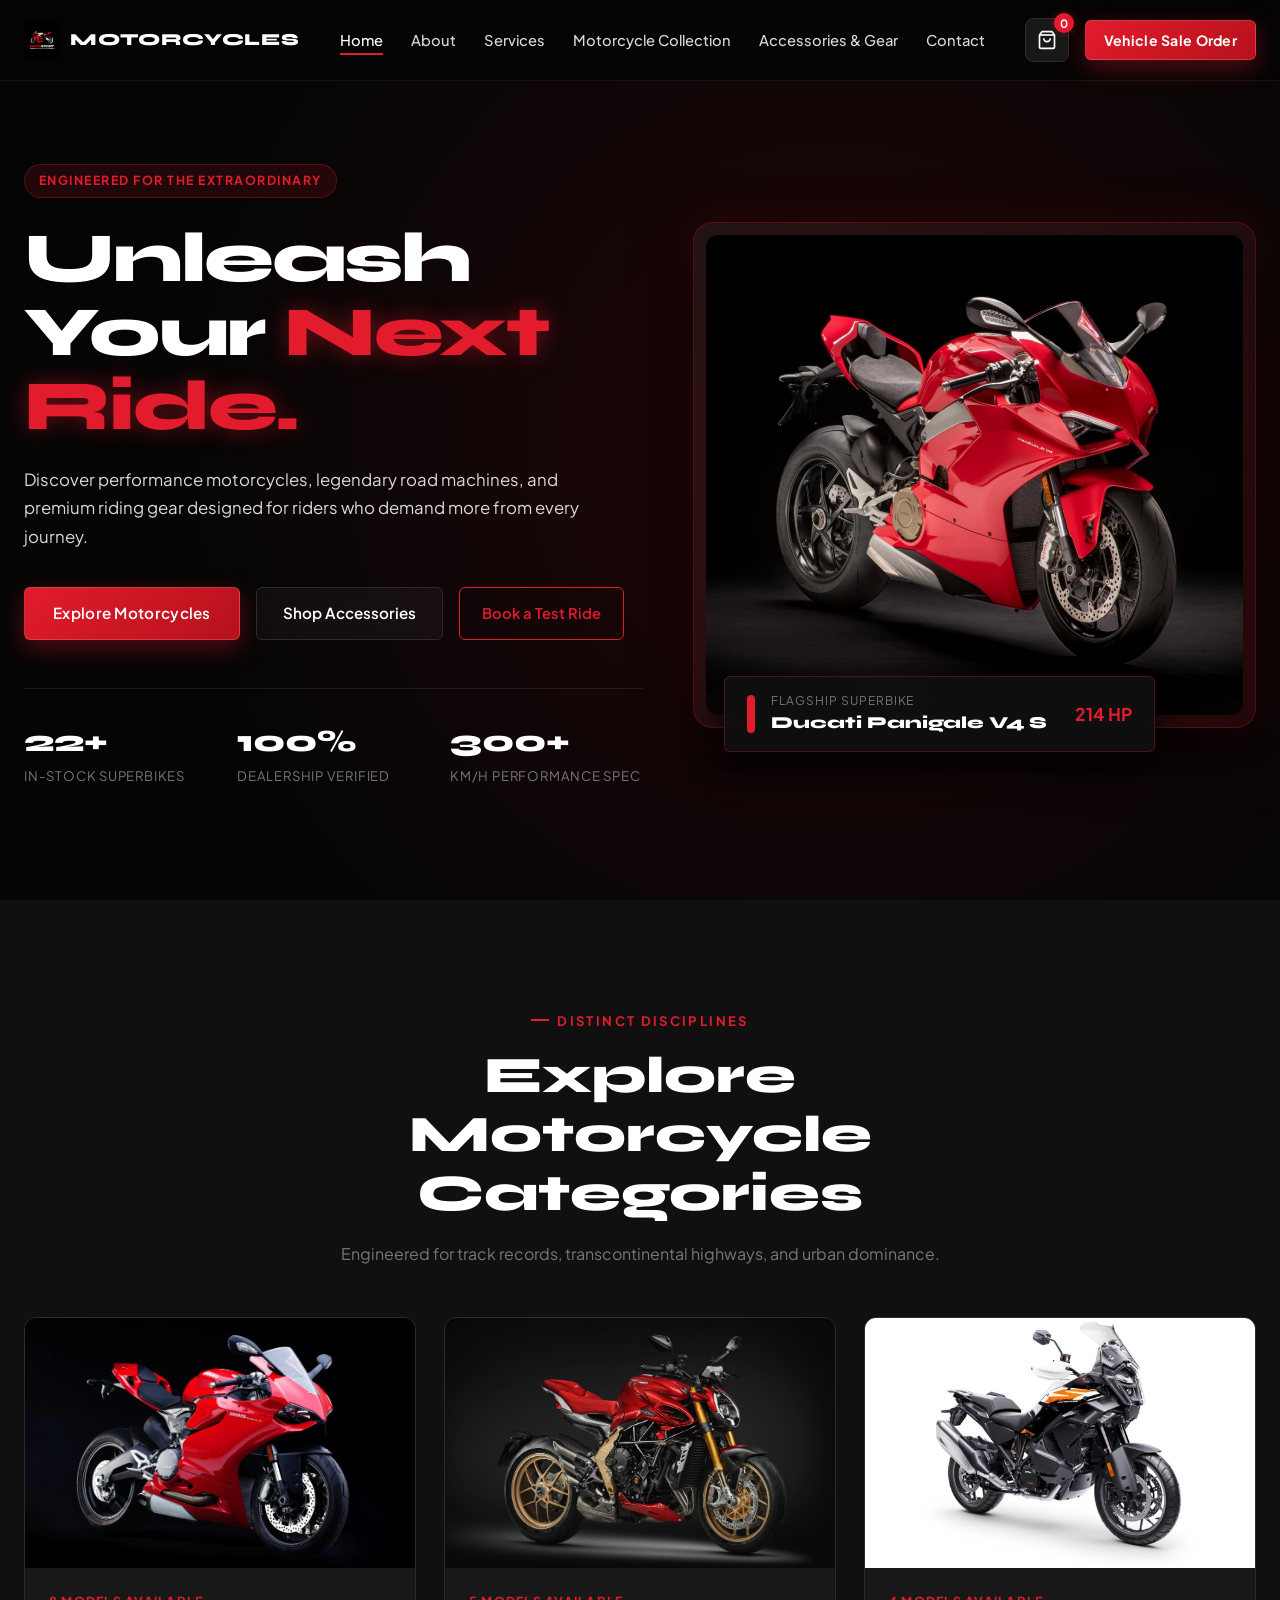
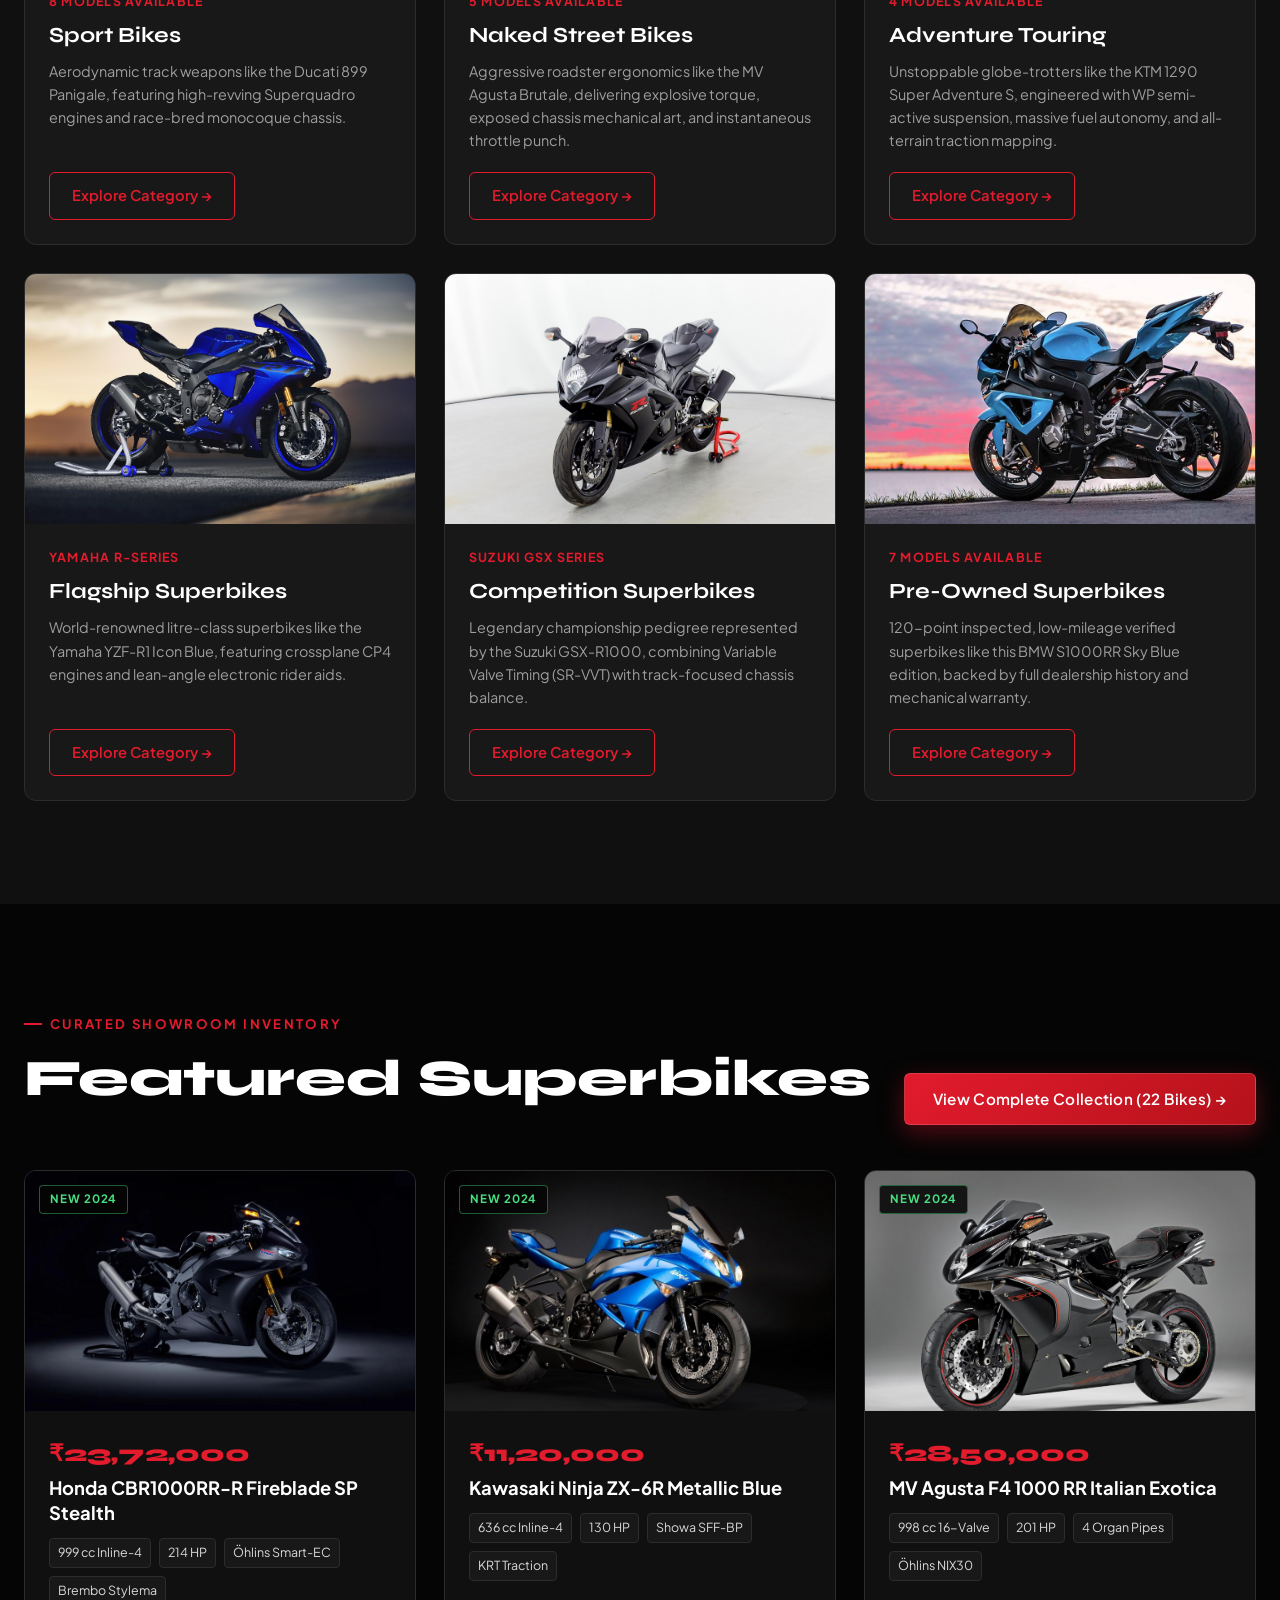
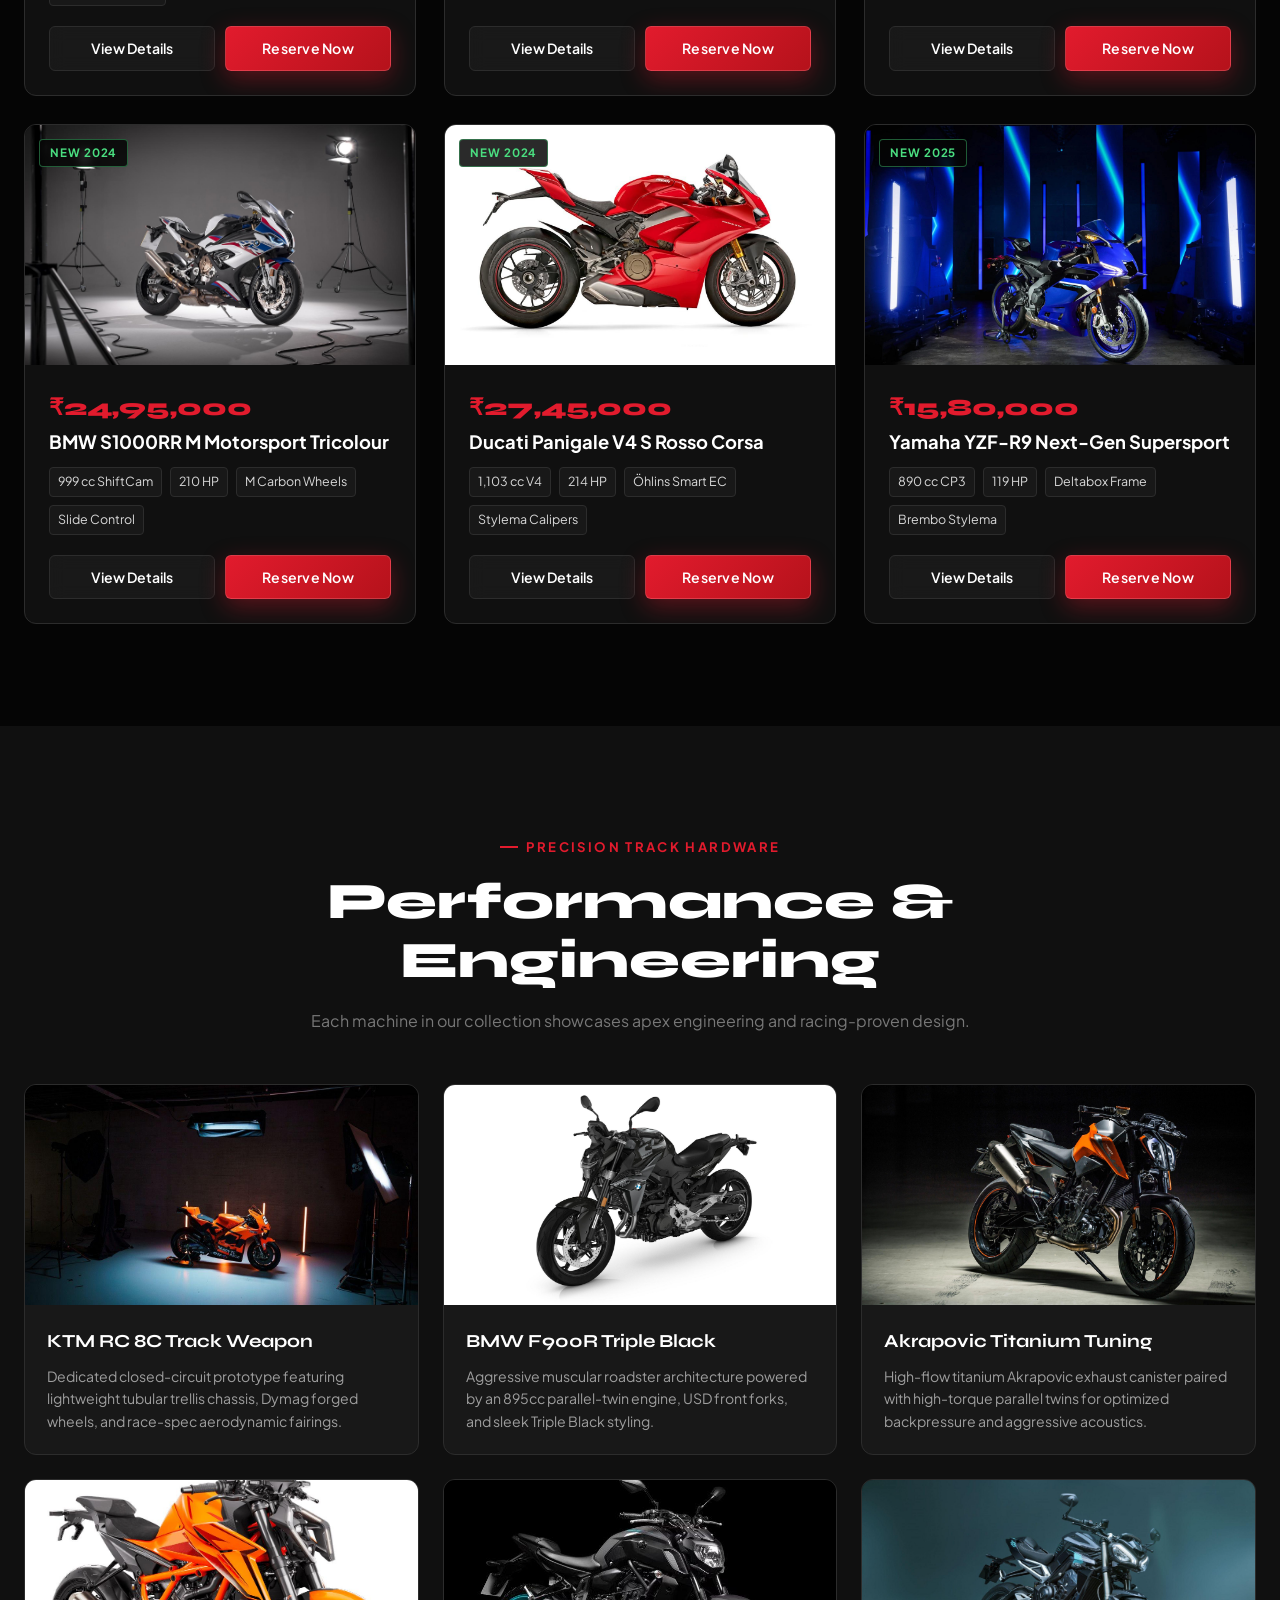
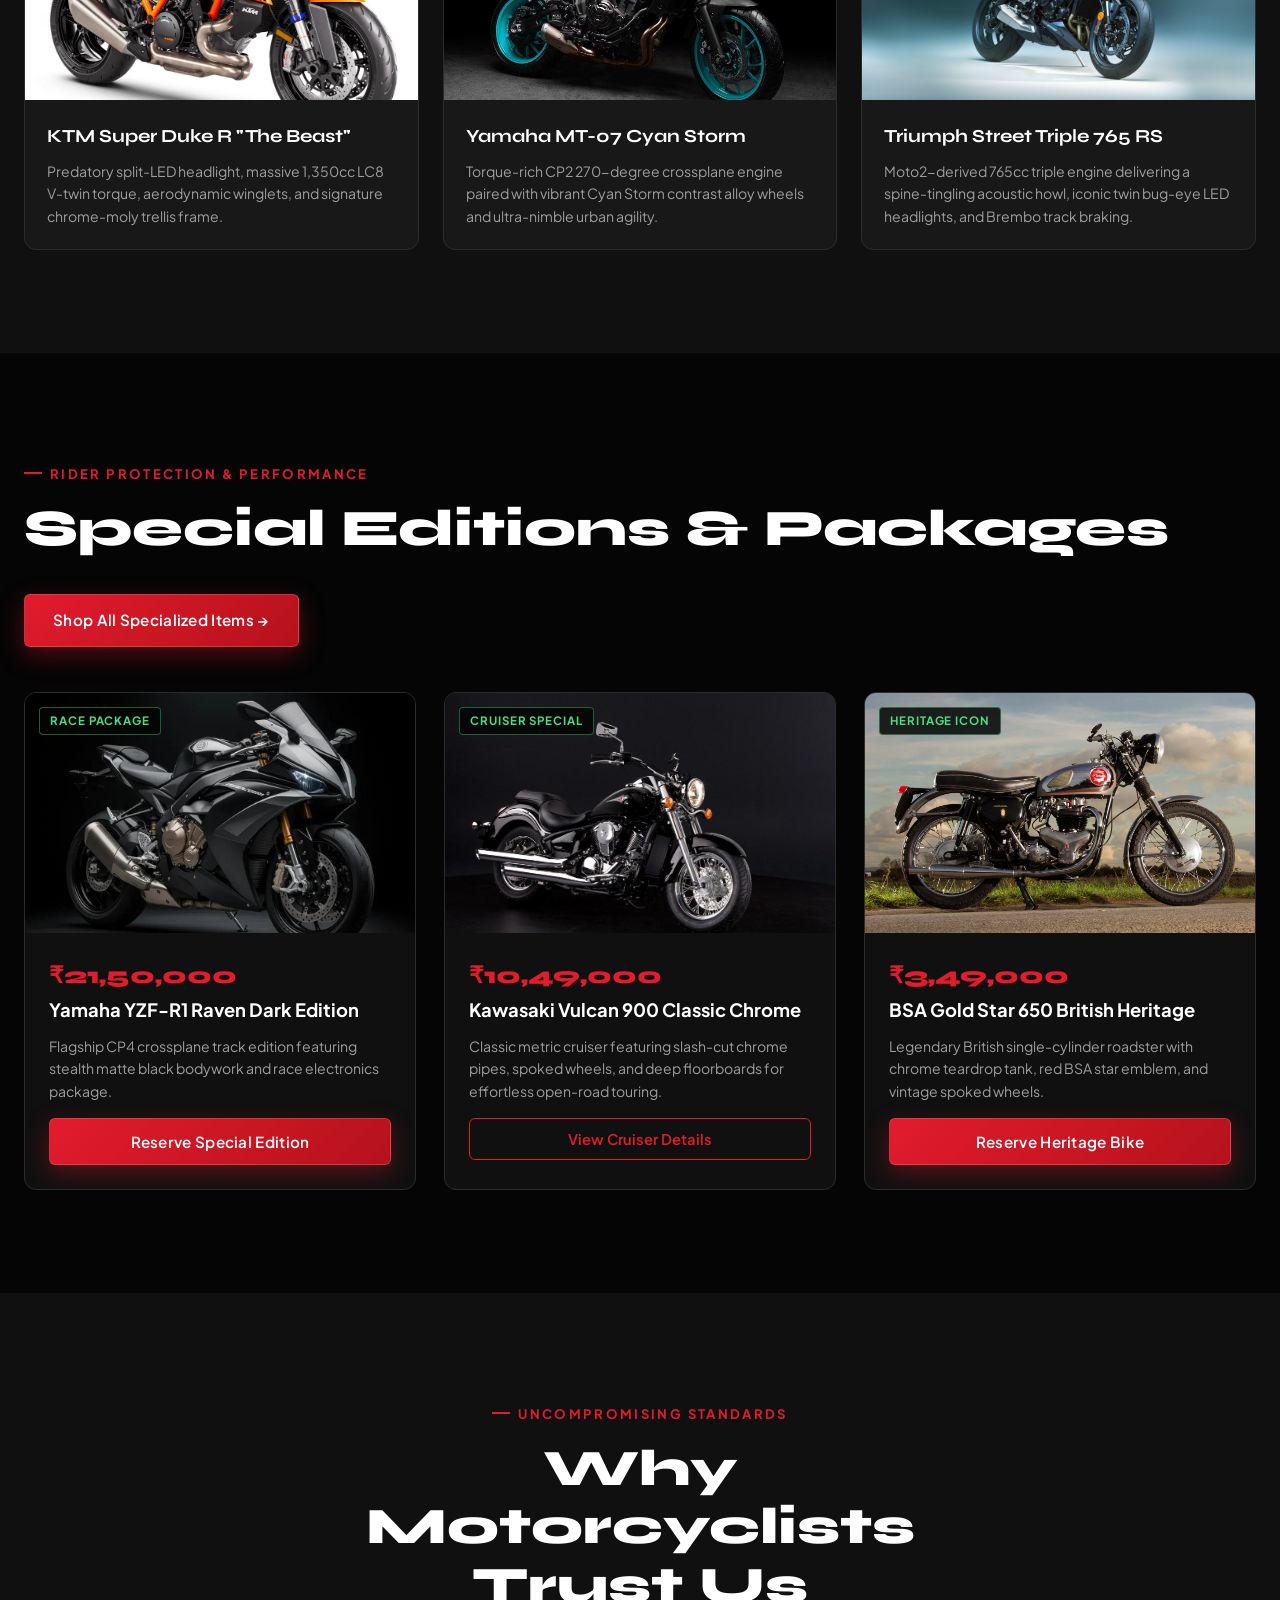
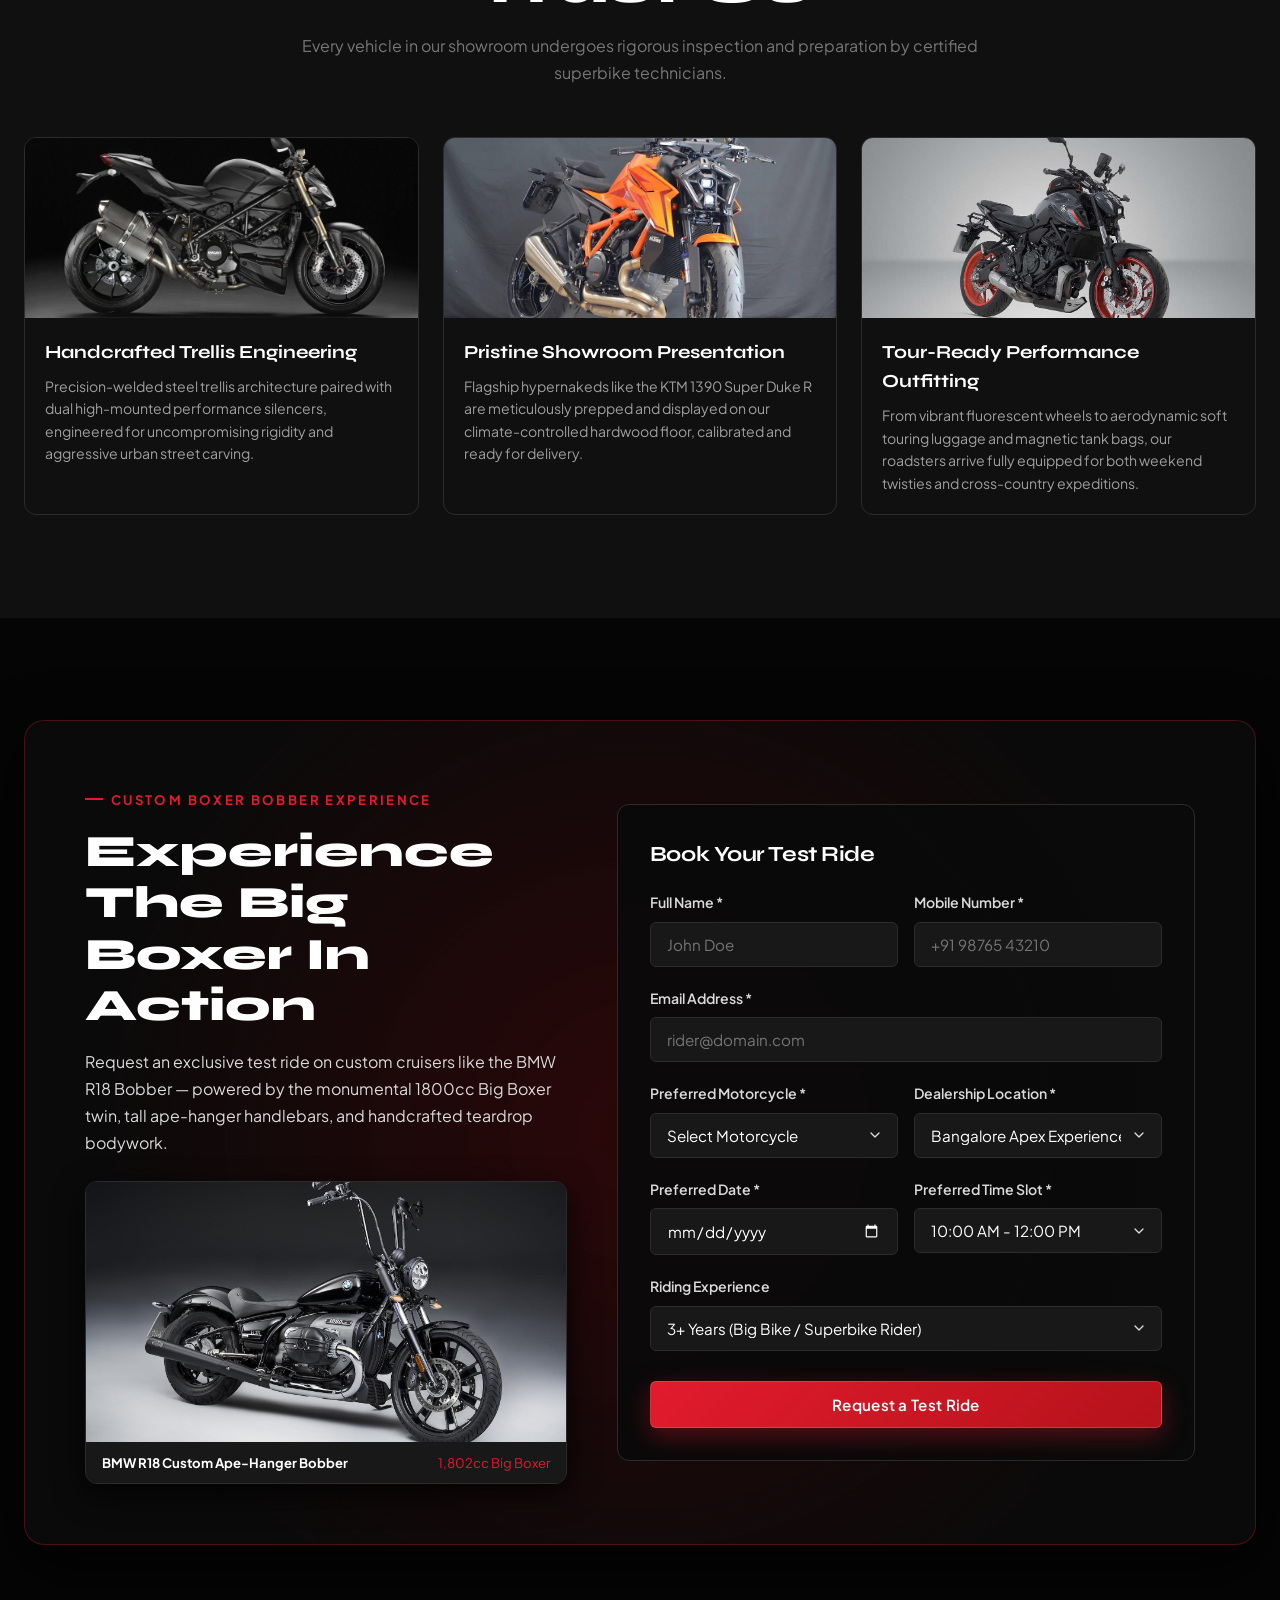
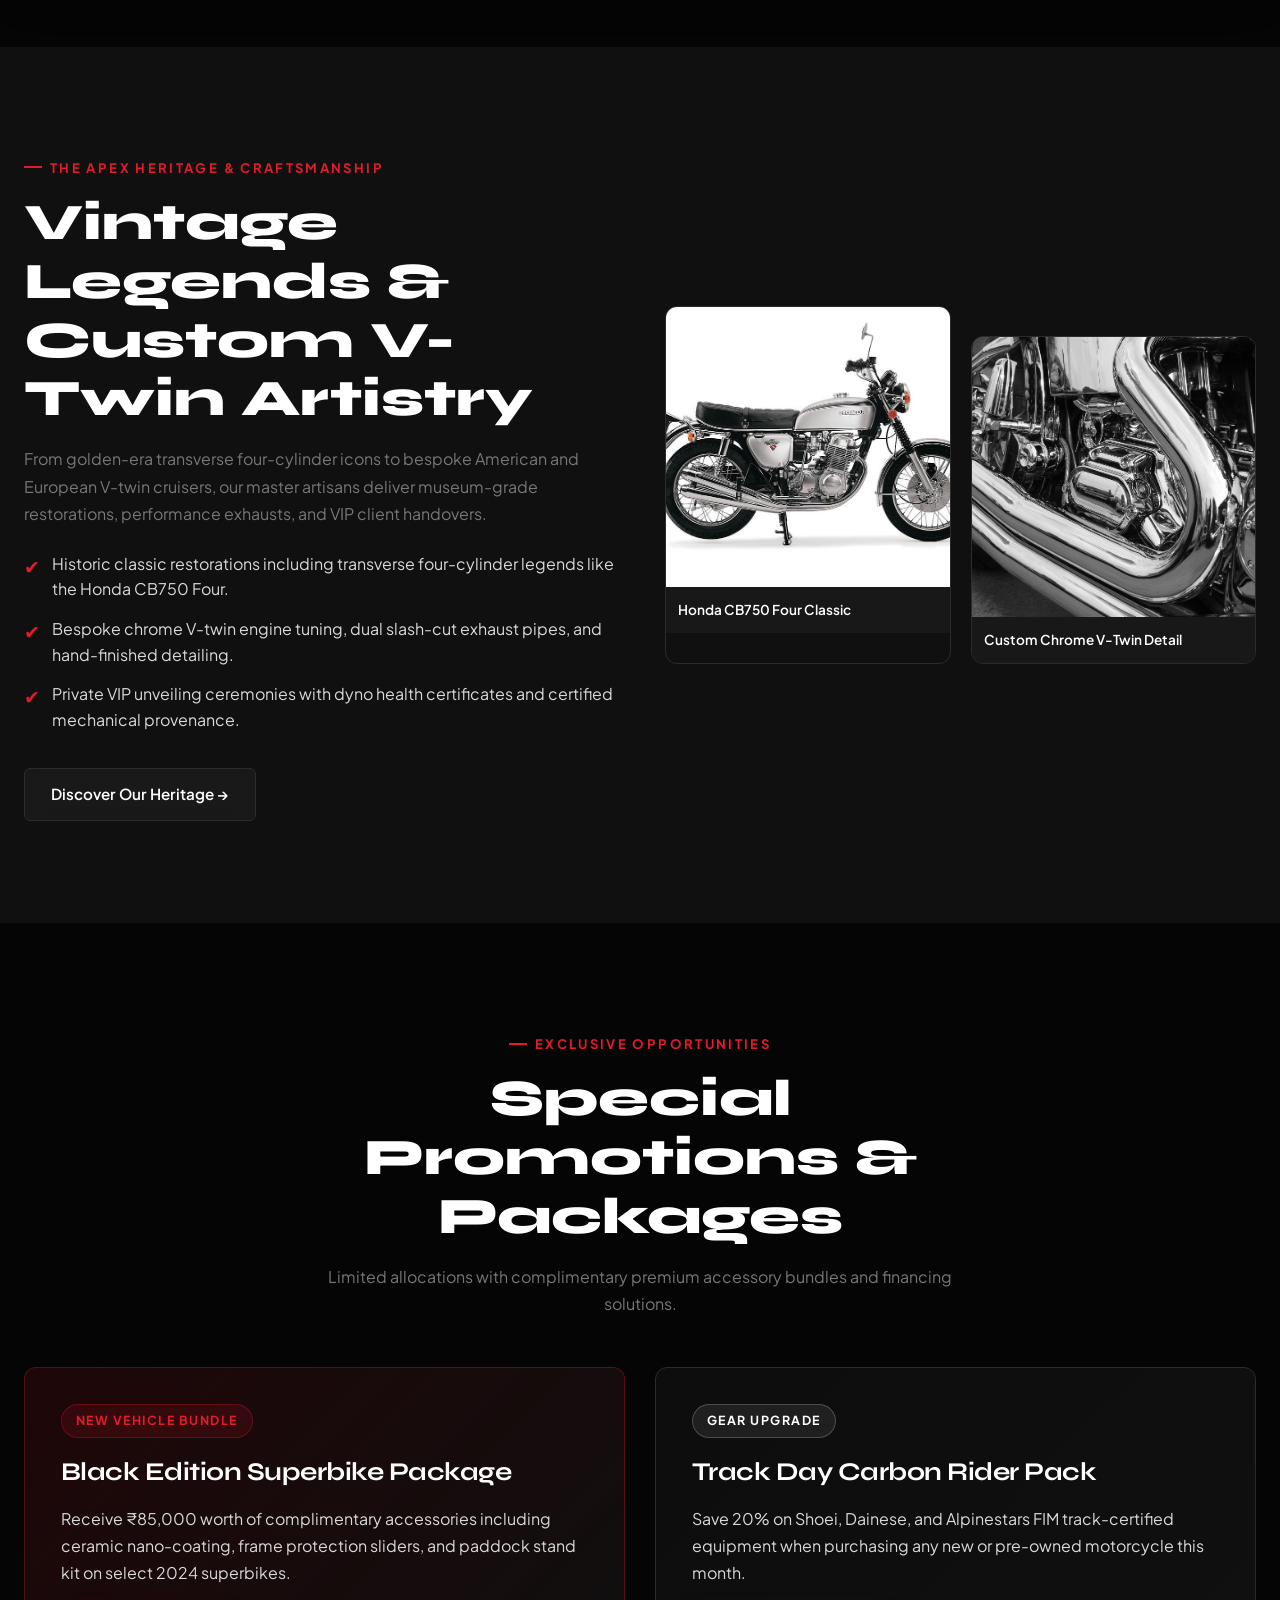
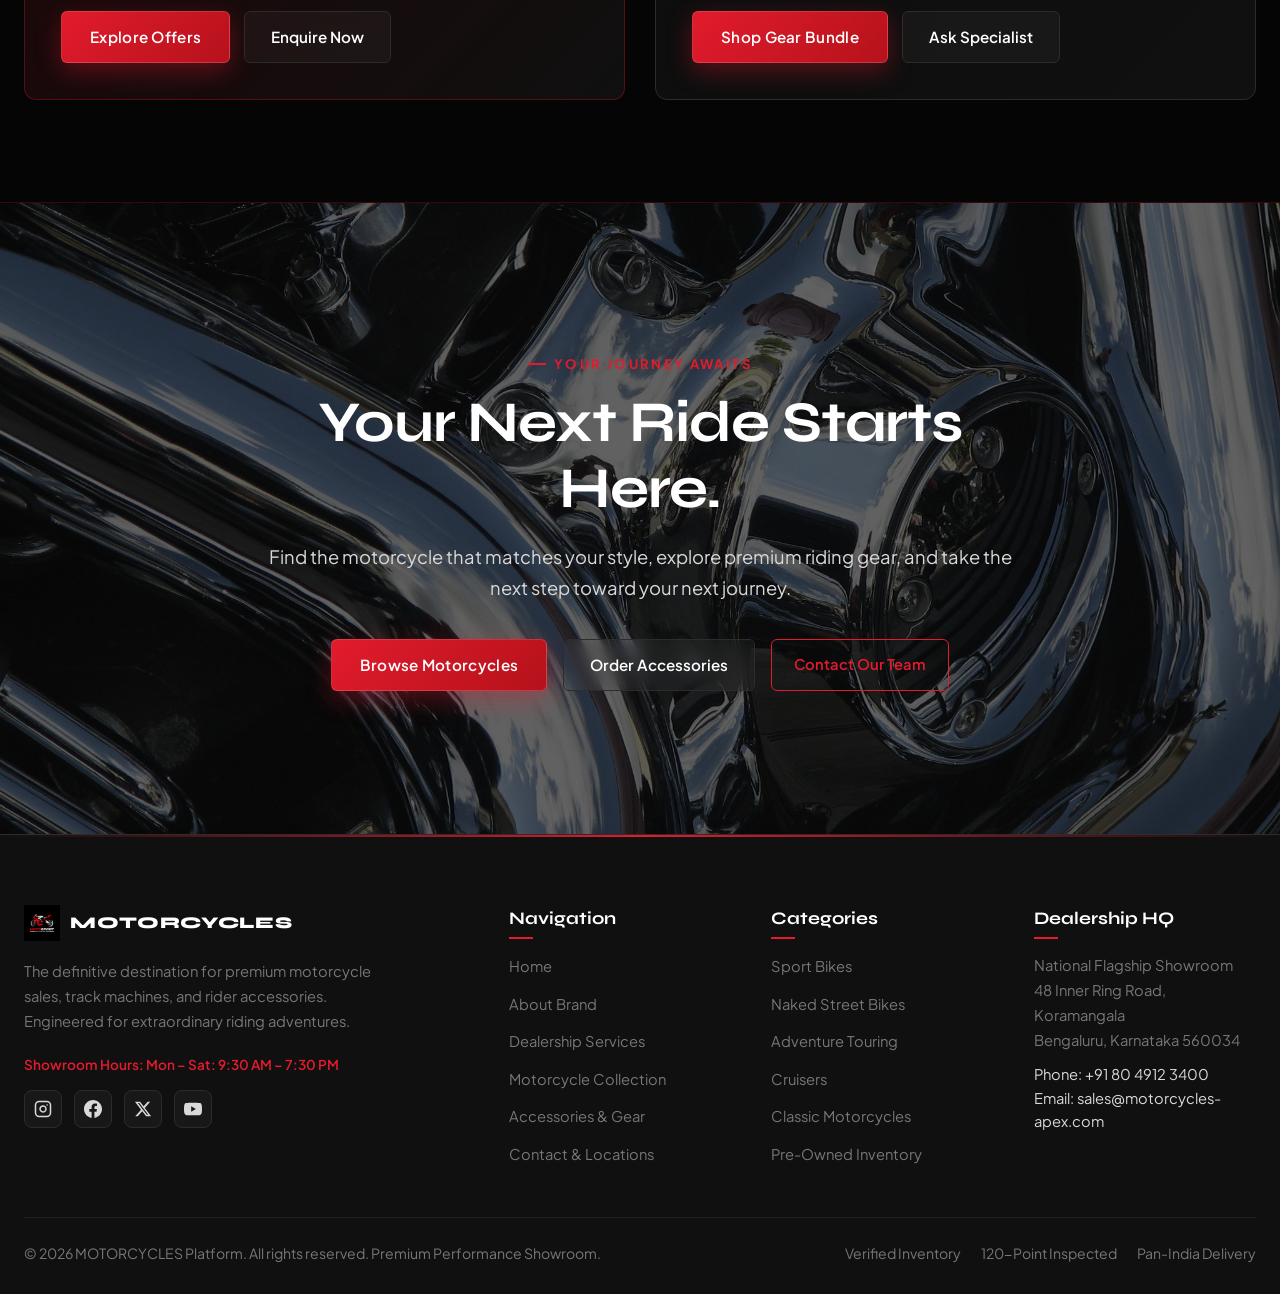
==== commit 94dbf3d6: "first commit" ====
--- a/index.html
+++ b/index.html
@@ -5,6 +5,9 @@
   <meta name="viewport" content="width=device-width, initial-scale=1.0">
   <title>MOTORCYCLES — Premium Performance Motorcycle Showroom</title>
   <meta name="description" content="Discover extraordinary super-sport motorcycles, naked street machines, cruisers, adventure tourers, and track-certified riding gear.">
+  <link rel="icon" type="image/png" href="images/website-logo.png">
+  <link rel="shortcut icon" href="images/website-logo.png">
+  <link rel="apple-touch-icon" href="images/website-logo.png">
   <link rel="preconnect" href="https://fonts.googleapis.com">
   <link rel="preconnect" href="https://fonts.gstatic.com" crossorigin>
   <link href="https://fonts.googleapis.com/css2?family=Plus+Jakarta+Sans:wght@300;400;500;600;700&family=Space+Grotesk:wght@500;700&family=Syne:wght@600;700;800;900&display=swap" rel="stylesheet">
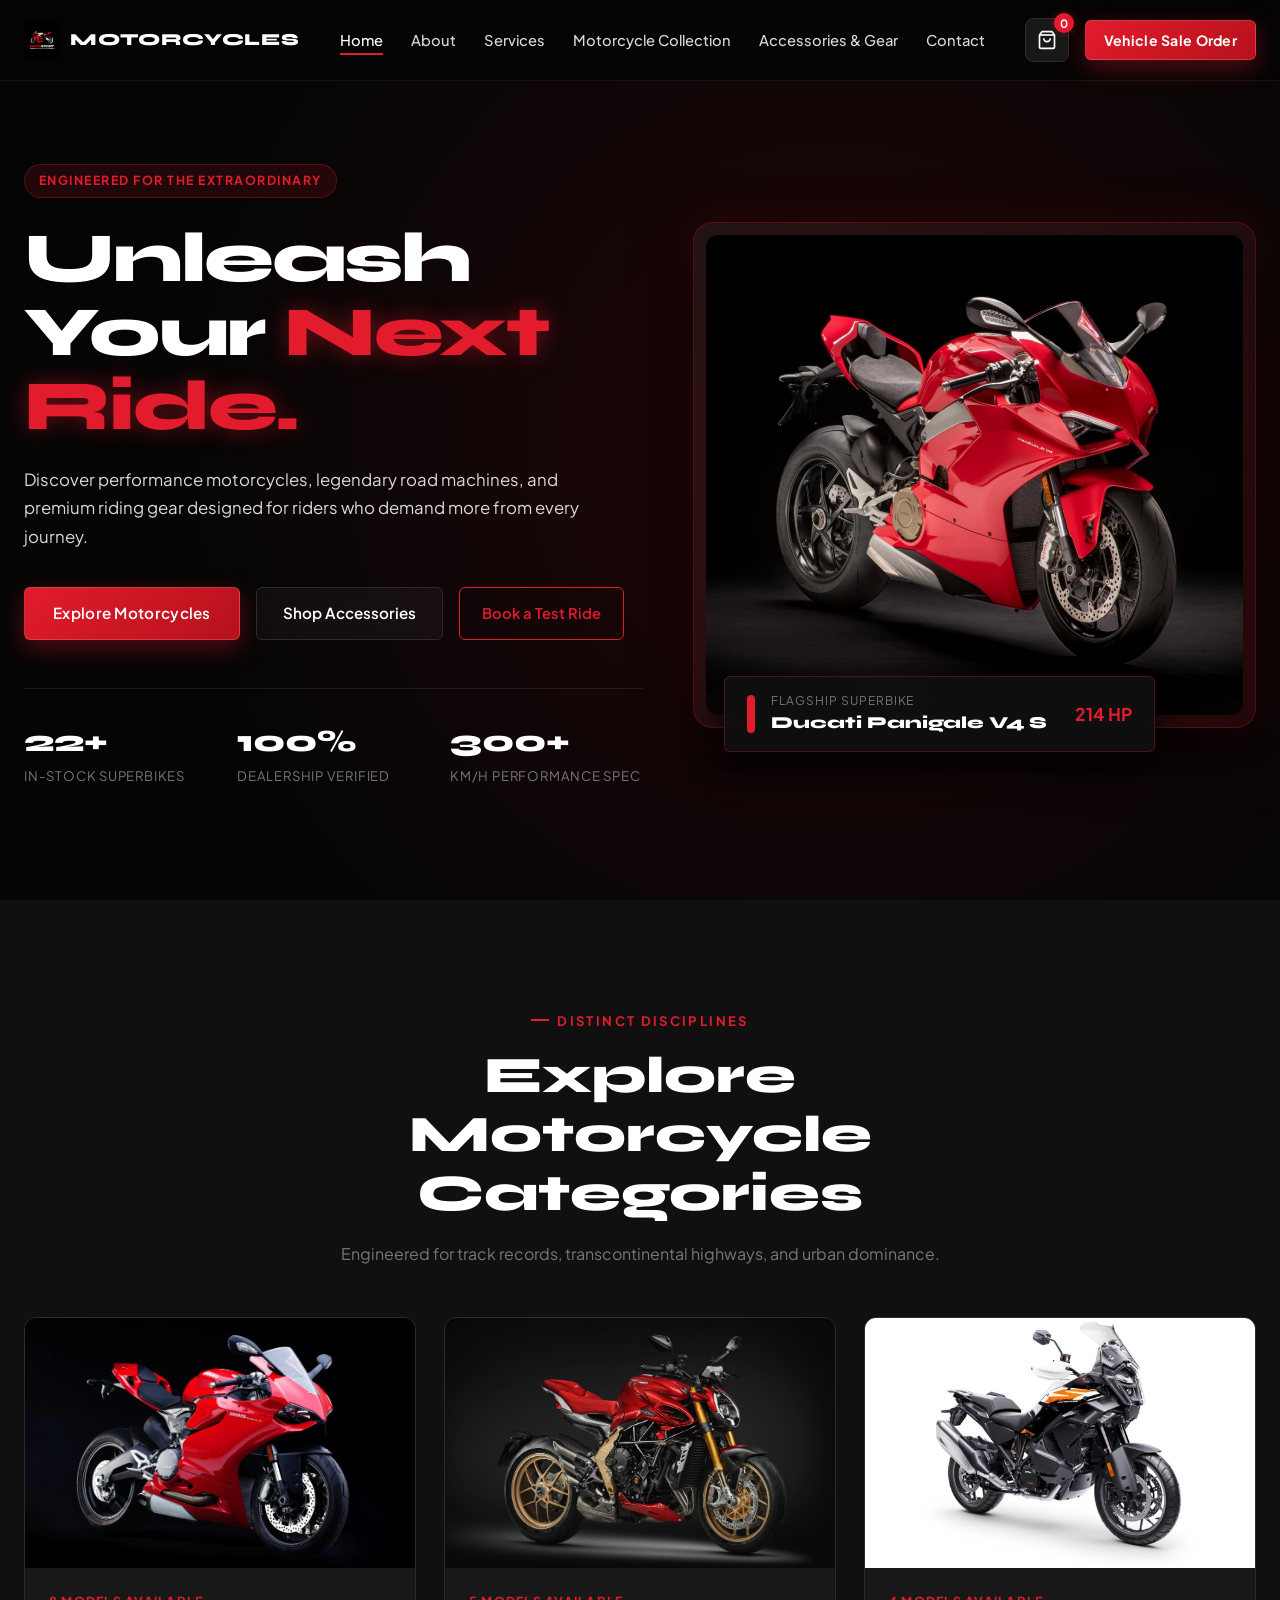
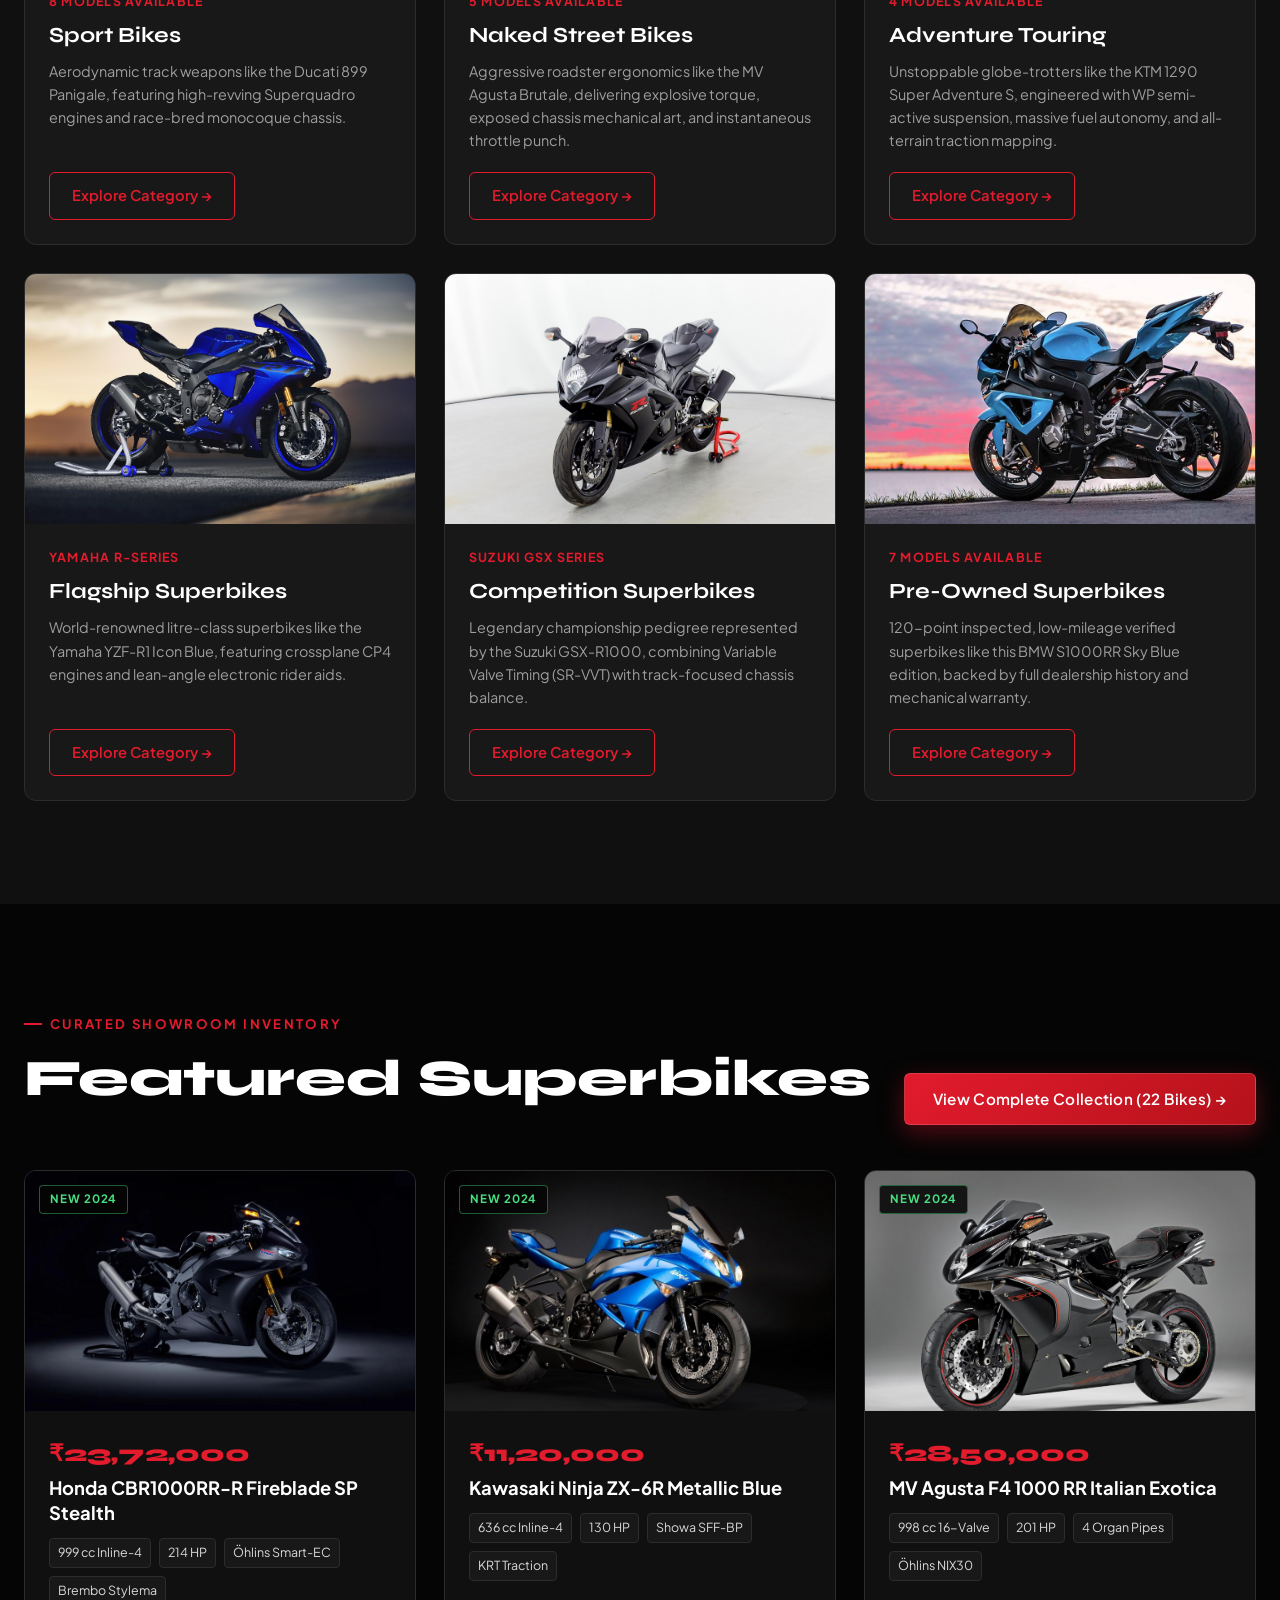
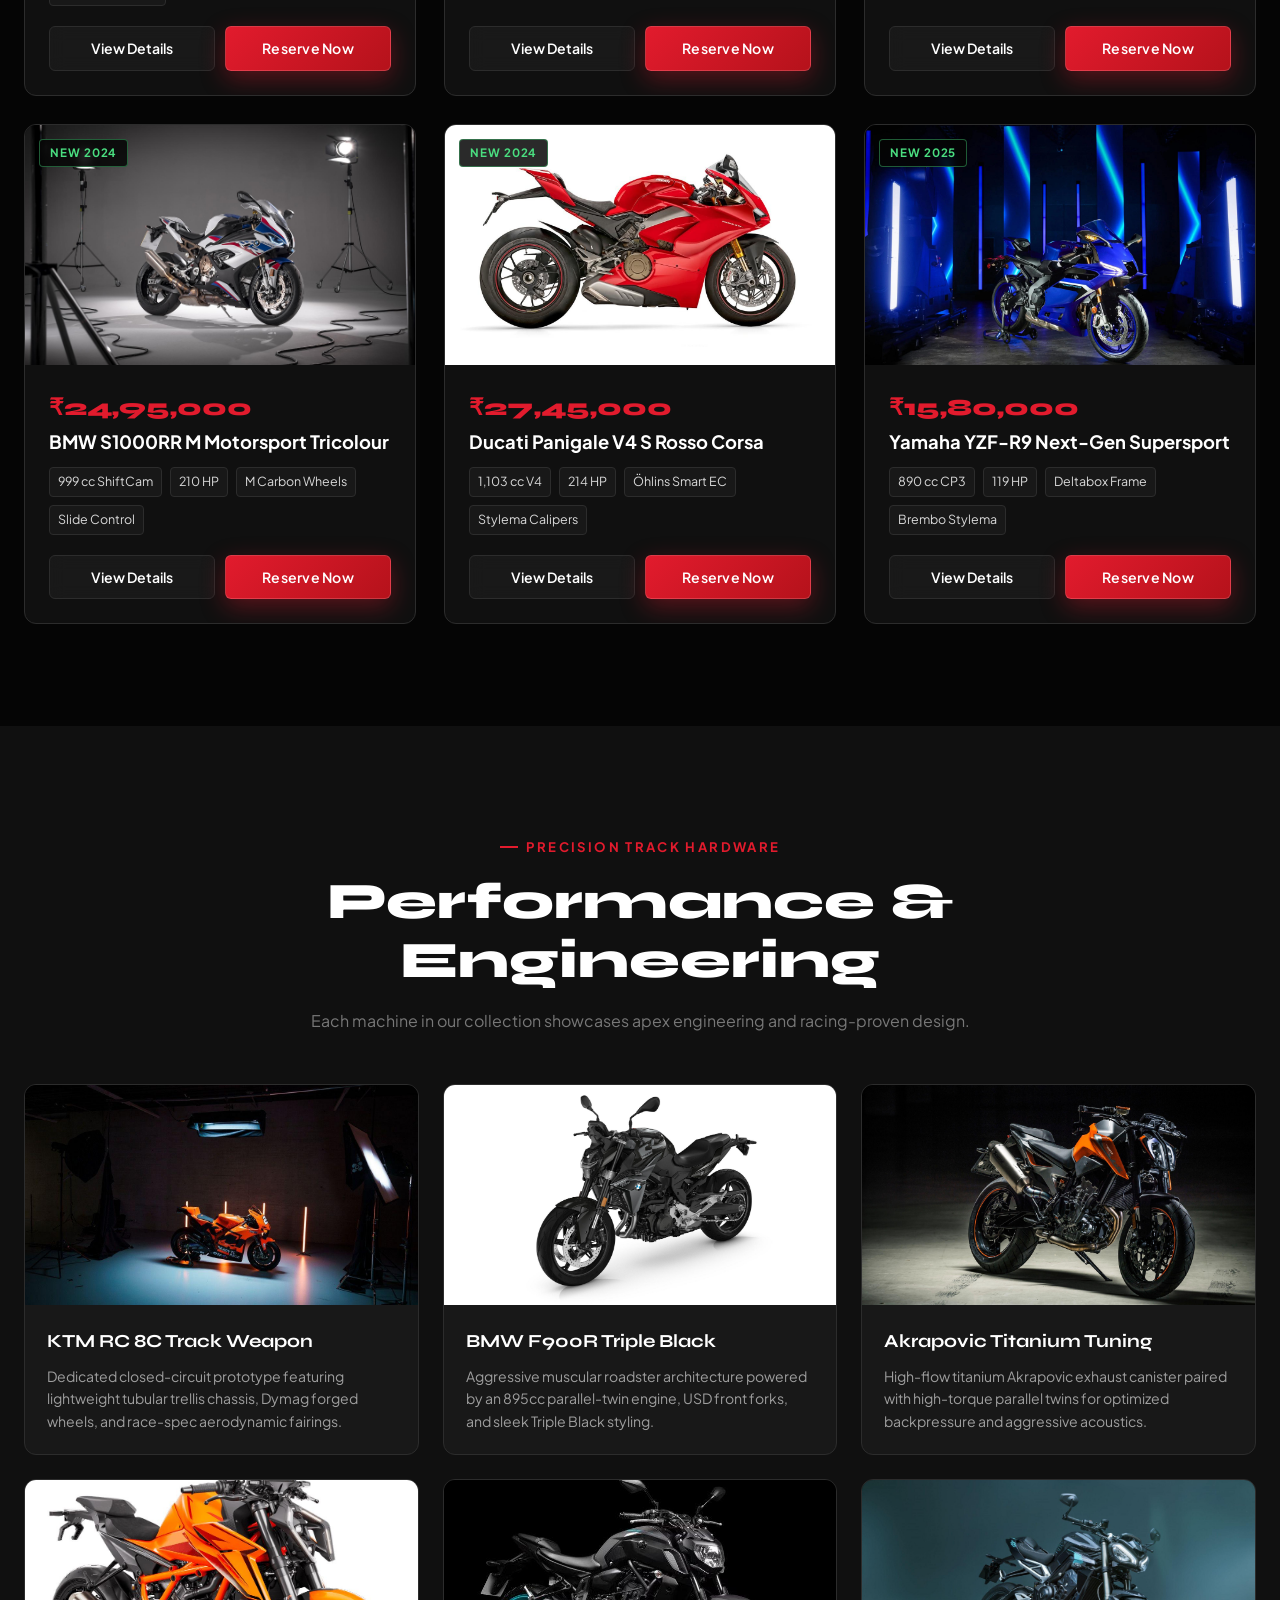
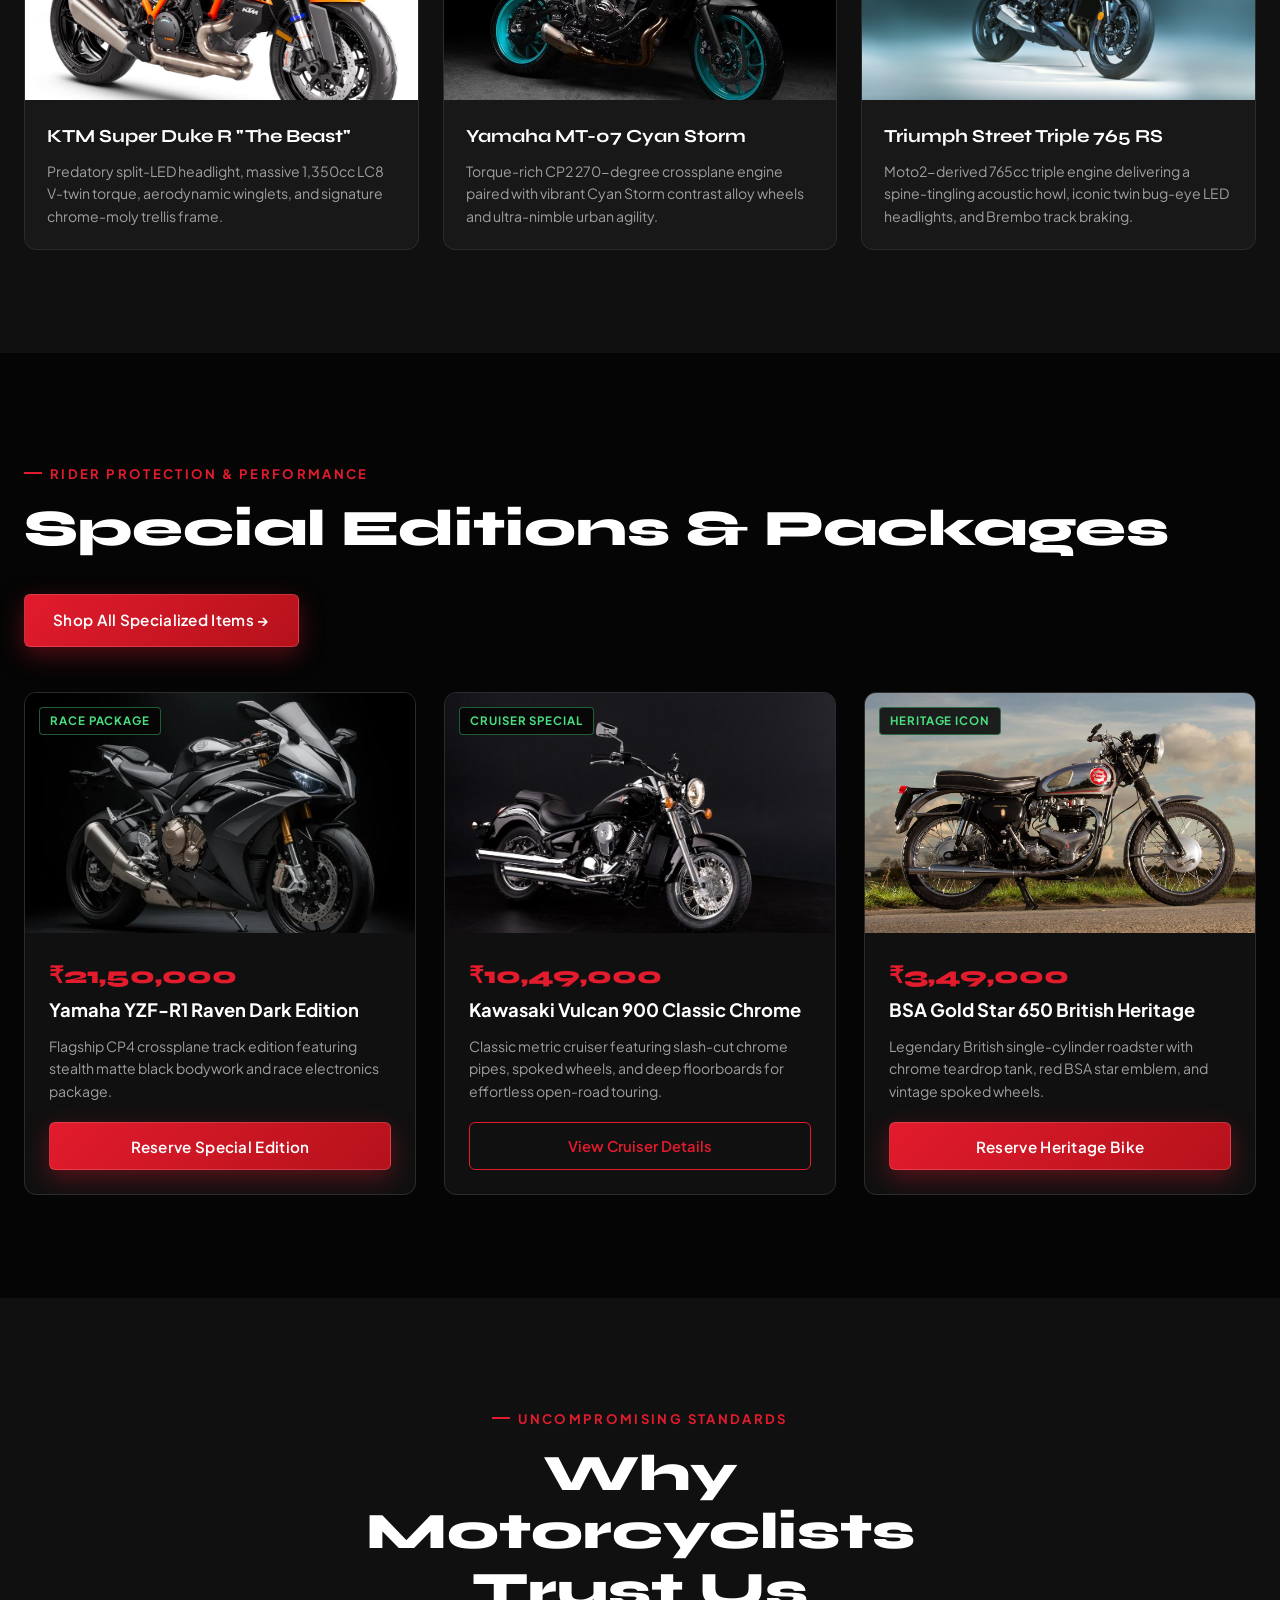
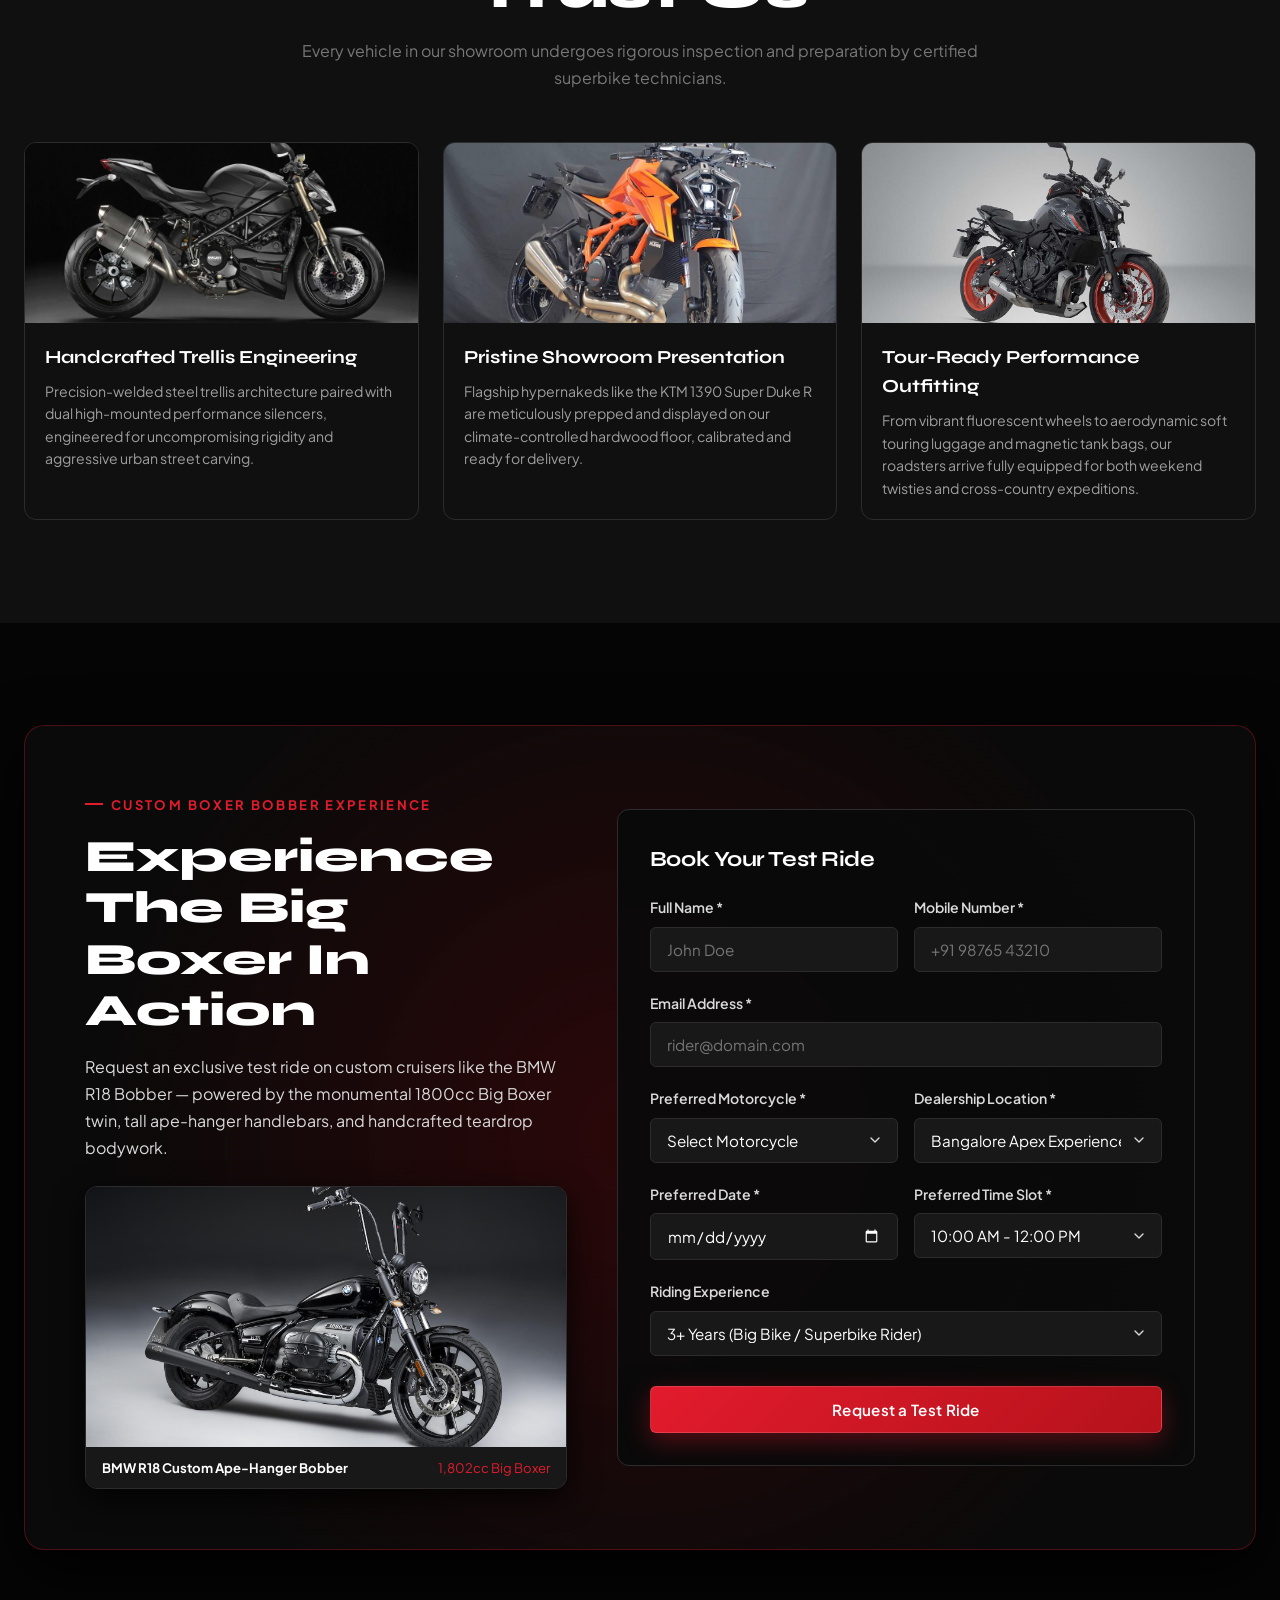
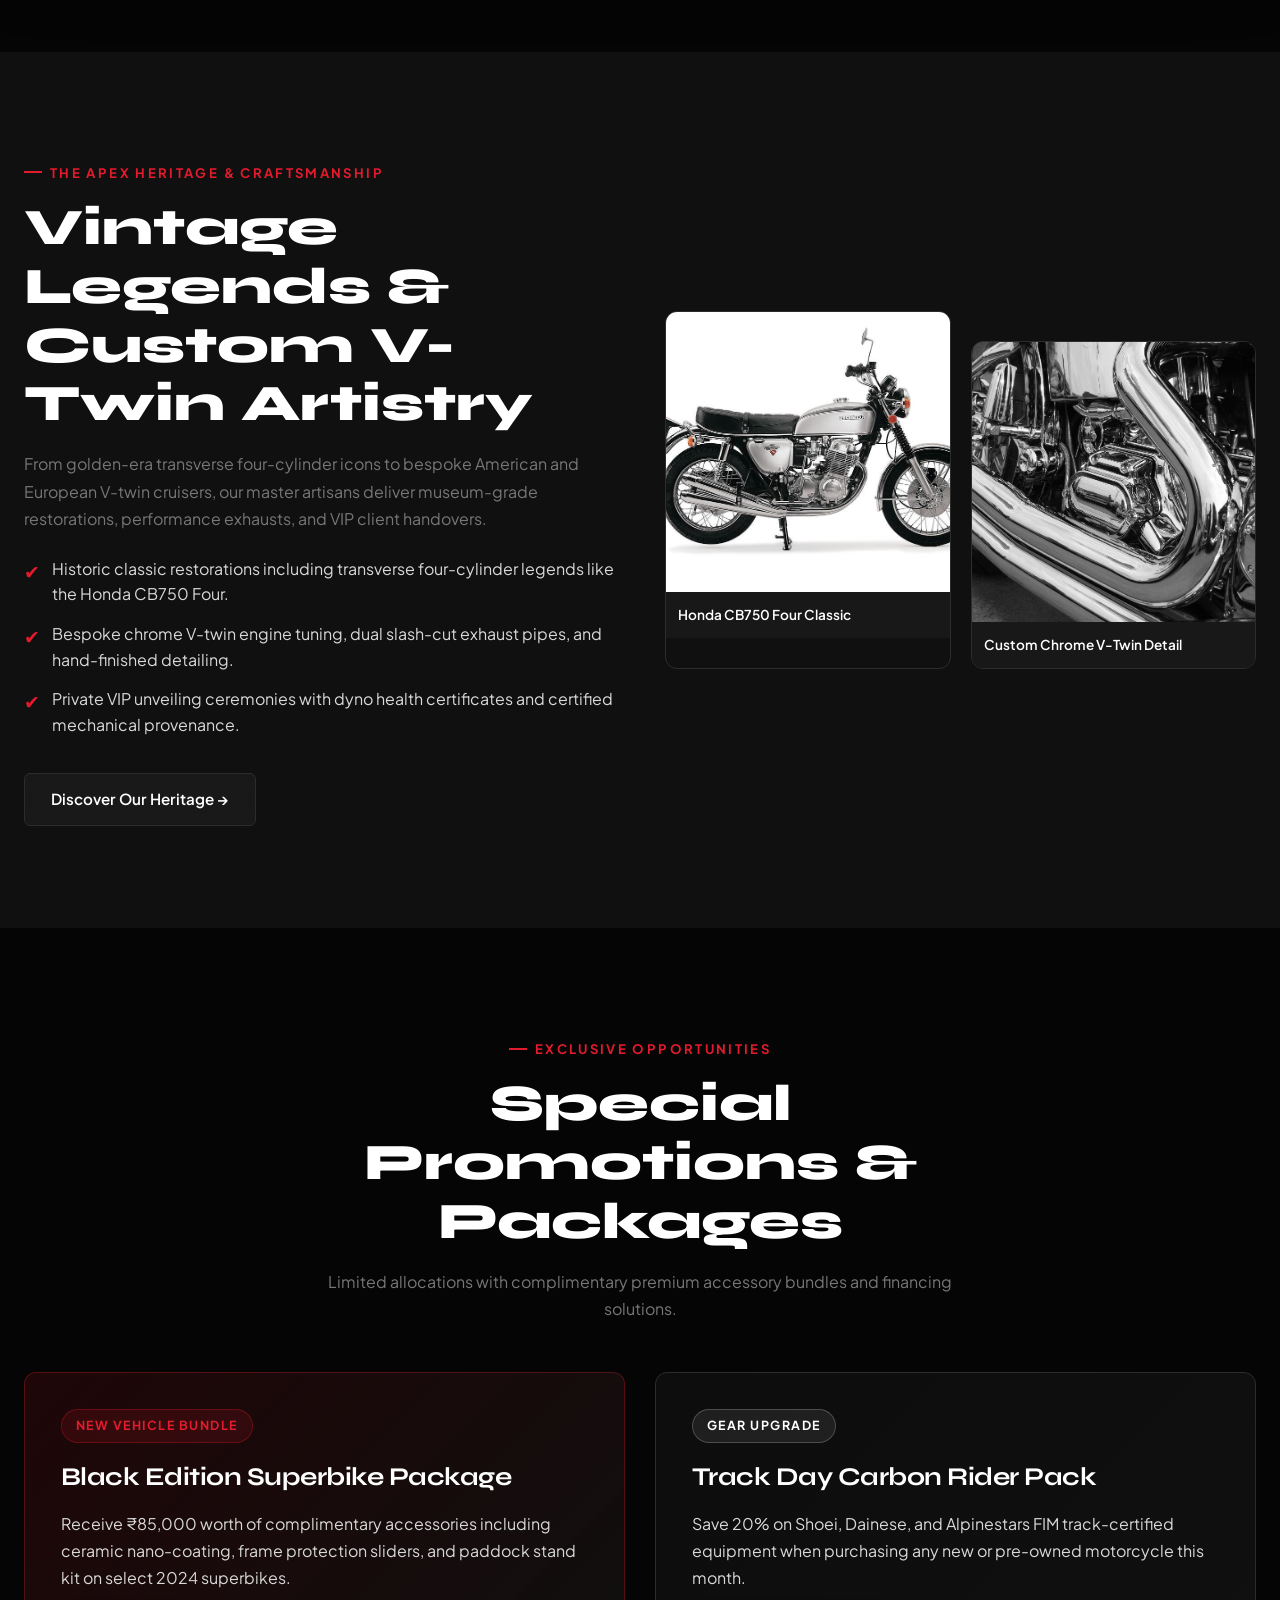
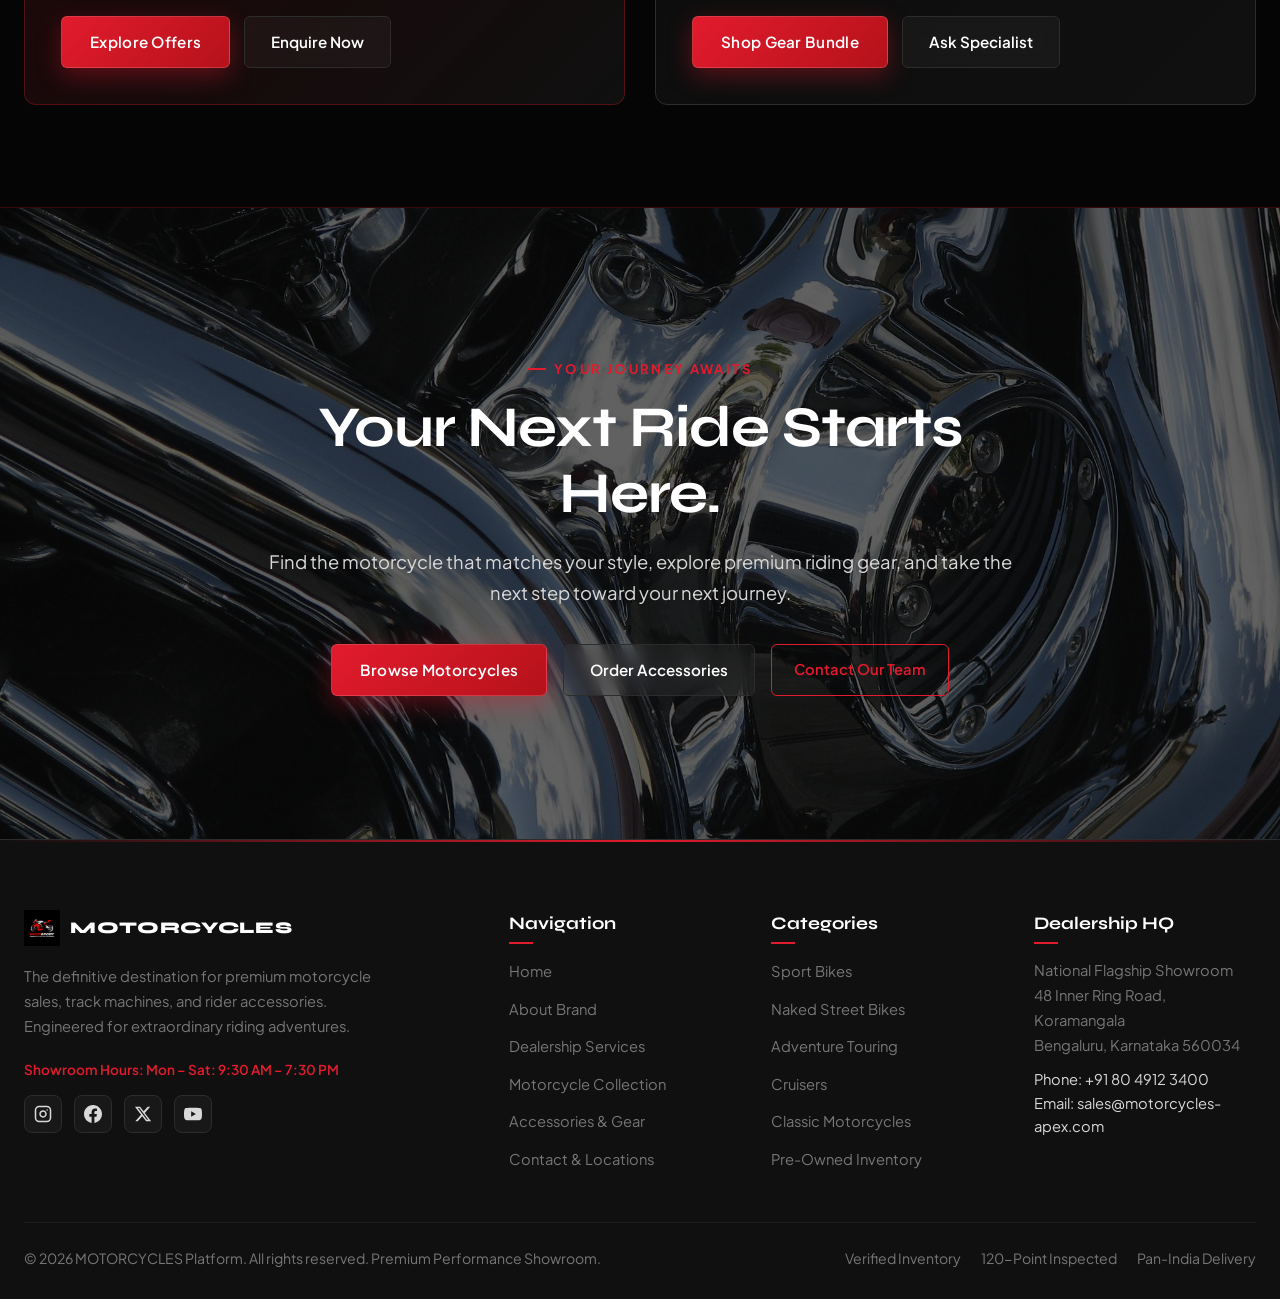
==== commit ec2087fe: "second commit" ====
--- a/index.html
+++ b/index.html
@@ -247,6 +247,16 @@
       display: flex;
       flex-direction: column;
       flex: 1;
+    }
+    .bike-card-body > .btn-red,
+    .bike-card-body > .btn-outline-red,
+    .bike-card-body > button {
+      margin-top: auto;
+      height: 48px;
+      box-sizing: border-box;
+      display: inline-flex;
+      align-items: center;
+      justify-content: center;
     }
     .bike-card-price {
       font-family: var(--font-heading);
@@ -615,6 +625,36 @@
         max-width: 100% !important;
       }
     }
+
+    /* Tab View in 768px alone: keep bike card action buttons in same horizontal line */
+    @media (min-width: 768px) and (max-width: 1024px) {
+      .bike-card-actions {
+        display: flex !important;
+        flex-direction: row !important;
+        align-items: center !important;
+        justify-content: space-between !important;
+        width: 100% !important;
+        margin-top: auto !important;
+        gap: 10px !important;
+      }
+      .bike-card-actions .btn-red,
+      .bike-card-actions .btn-secondary,
+      .bike-card-actions .btn-outline-red {
+        flex: 1 1 0 !important;
+        width: auto !important;
+        max-width: 100% !important;
+        min-height: 44px !important;
+        height: 44px !important;
+        padding: 0 10px !important;
+        font-size: 0.88rem !important;
+        display: inline-flex !important;
+        align-items: center !important;
+        justify-content: center !important;
+        text-align: center !important;
+        white-space: nowrap !important;
+        box-sizing: border-box !important;
+      }
+    }
   </style>
 </head>
 <body>
@@ -1082,8 +1122,8 @@
             <div class="bike-card-body">
               <div class="bike-card-price">₹21,50,000</div>
               <h3 class="bike-card-name">Yamaha YZF-R1 Raven Dark Edition</h3>
-              <p style="color: var(--text-dim); font-size: 0.88rem; margin-bottom: 16px;">Flagship CP4 crossplane track edition featuring stealth matte black bodywork and race electronics package.</p>
-              <button onclick="openMotorcycleOrderModal(1)" class="btn-red" style="width: 100%;">Reserve Special Edition</button>
+              <p style="color: var(--text-dim); font-size: 0.88rem; margin-bottom: 20px;">Flagship CP4 crossplane track edition featuring stealth matte black bodywork and race electronics package.</p>
+              <button onclick="openMotorcycleOrderModal(1)" class="btn-red" style="width: 100%; margin-top: auto; height: 48px; display: inline-flex; align-items: center; justify-content: center;">Reserve Special Edition</button>
             </div>
           </div>
 
@@ -1096,8 +1136,8 @@
             <div class="bike-card-body">
               <div class="bike-card-price">₹10,49,000</div>
               <h3 class="bike-card-name">Kawasaki Vulcan 900 Classic Chrome</h3>
-              <p style="color: var(--text-dim); font-size: 0.88rem; margin-bottom: 16px;">Classic metric cruiser featuring slash-cut chrome pipes, spoked wheels, and deep floorboards for effortless open-road touring.</p>
-              <button onclick="openMotorcycleOrderModal(1)" class="btn-outline-red" style="width: 100%; text-align: center;">View Cruiser Details</button>
+              <p style="color: var(--text-dim); font-size: 0.88rem; margin-bottom: 20px;">Classic metric cruiser featuring slash-cut chrome pipes, spoked wheels, and deep floorboards for effortless open-road touring.</p>
+              <button onclick="openMotorcycleOrderModal(1)" class="btn-outline-red" style="width: 100%; text-align: center; margin-top: auto; height: 48px; display: inline-flex; align-items: center; justify-content: center;">View Cruiser Details</button>
             </div>
           </div>
 
@@ -1110,8 +1150,8 @@
             <div class="bike-card-body">
               <div class="bike-card-price">₹3,49,000</div>
               <h3 class="bike-card-name">BSA Gold Star 650 British Heritage</h3>
-              <p style="color: var(--text-dim); font-size: 0.88rem; margin-bottom: 16px;">Legendary British single-cylinder roadster with chrome teardrop tank, red BSA star emblem, and vintage spoked wheels.</p>
-              <button onclick="openMotorcycleOrderModal(1)" class="btn-red" style="width: 100%;">Reserve Heritage Bike</button>
+              <p style="color: var(--text-dim); font-size: 0.88rem; margin-bottom: 20px;">Legendary British single-cylinder roadster with chrome teardrop tank, red BSA star emblem, and vintage spoked wheels.</p>
+              <button onclick="openMotorcycleOrderModal(1)" class="btn-red" style="width: 100%; margin-top: auto; height: 48px; display: inline-flex; align-items: center; justify-content: center;">Reserve Heritage Bike</button>
             </div>
           </div>
         </div>
--- a/css/style.css
+++ b/css/style.css
@@ -256,6 +256,17 @@
   background: var(--accent-red);
   color: var(--white);
   box-shadow: 0 6px 20px var(--red-glow);
+}
+
+.bike-card-body > .btn-red,
+.bike-card-body > .btn-outline-red,
+.bike-card-body > button {
+  margin-top: auto;
+  height: 48px;
+  box-sizing: border-box;
+  display: inline-flex;
+  align-items: center;
+  justify-content: center;
 }
 
 /* Header & Nav */
@@ -1630,4 +1641,35 @@
   }
 }
 
-
+/* Tab View in 768px alone: keep bike card action buttons in same horizontal line */
+@media (min-width: 768px) and (max-width: 1024px) {
+  .bike-card-actions {
+    display: flex !important;
+    flex-direction: row !important;
+    align-items: center !important;
+    justify-content: space-between !important;
+    width: 100% !important;
+    margin-top: auto !important;
+    gap: 10px !important;
+  }
+  .bike-card-actions .btn-red,
+  .bike-card-actions .btn-secondary,
+  .bike-card-actions .btn-outline-red {
+    flex: 1 1 0 !important;
+    width: auto !important;
+    max-width: 100% !important;
+    min-height: 44px !important;
+    height: 44px !important;
+    padding: 0 10px !important;
+    font-size: 0.88rem !important;
+    display: inline-flex !important;
+    align-items: center !important;
+    justify-content: center !important;
+    text-align: center !important;
+    white-space: nowrap !important;
+    box-sizing: border-box !important;
+  }
+}
+
+
+
